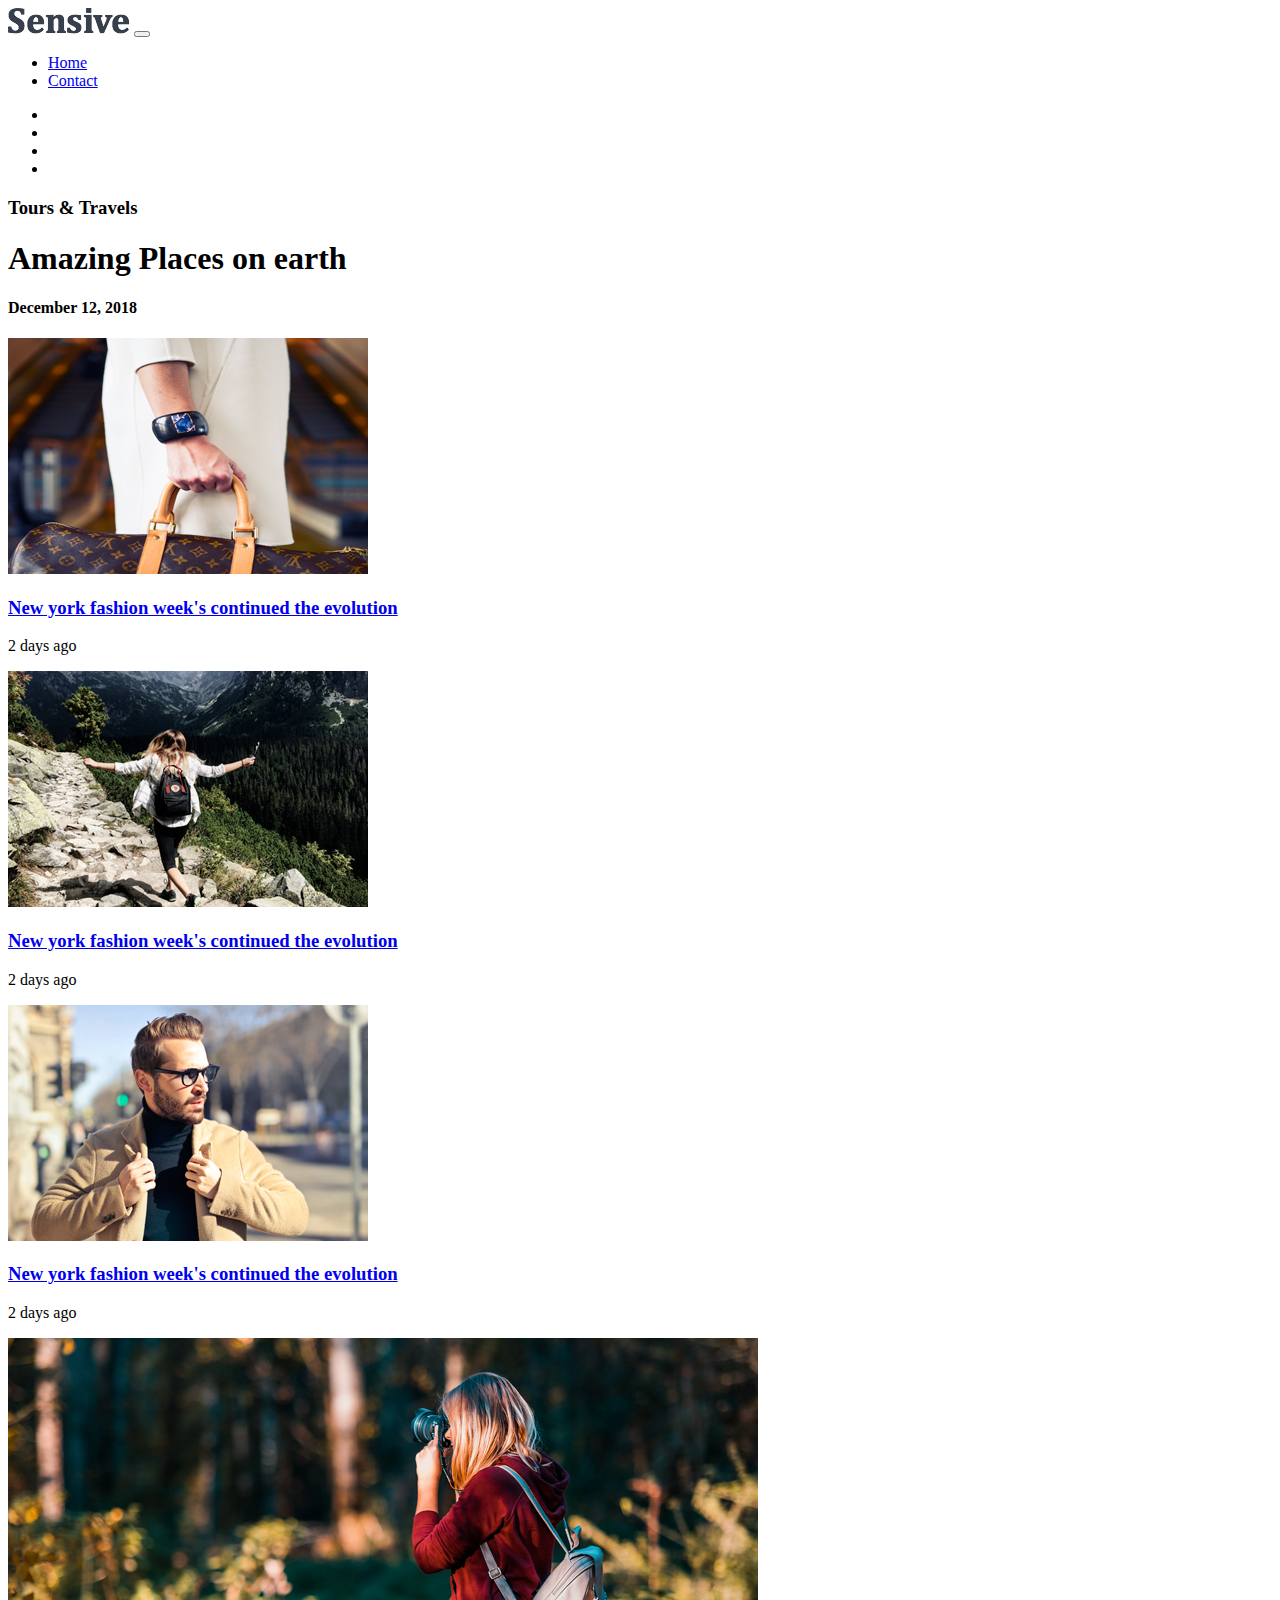
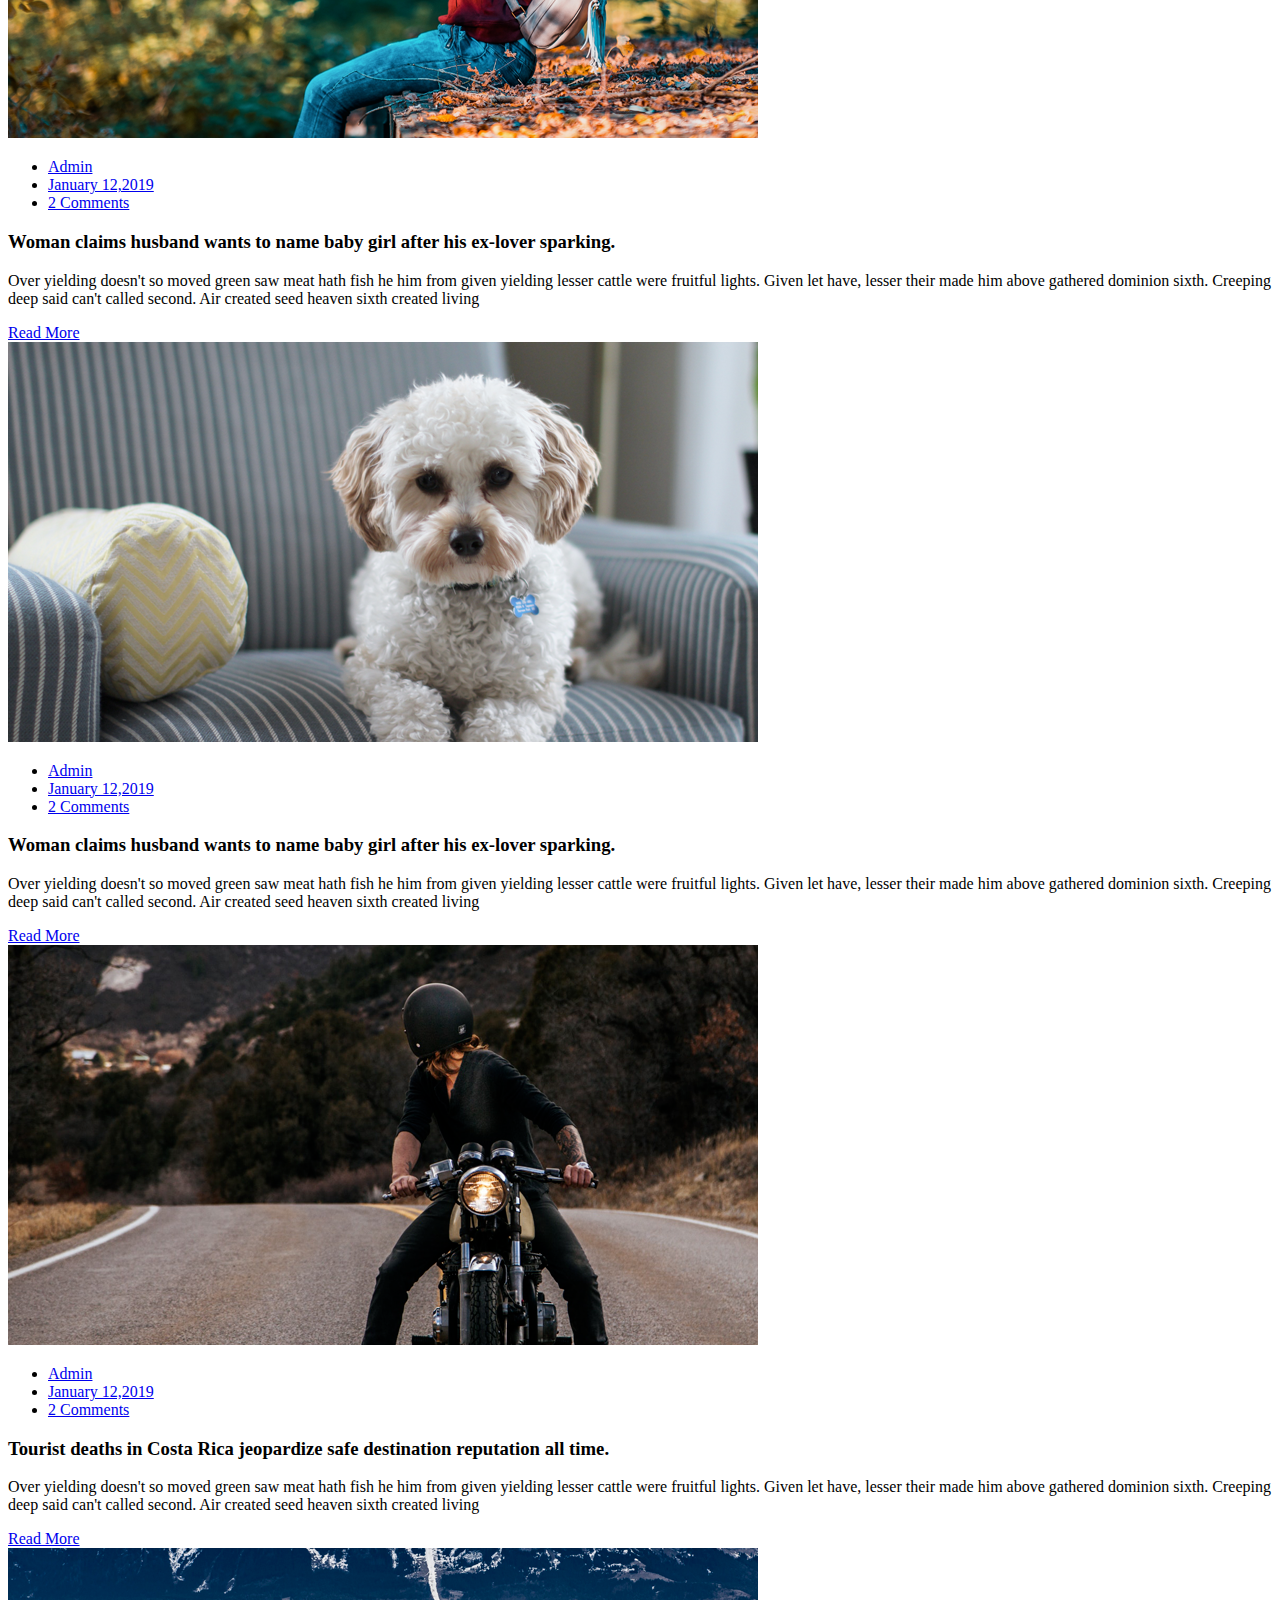
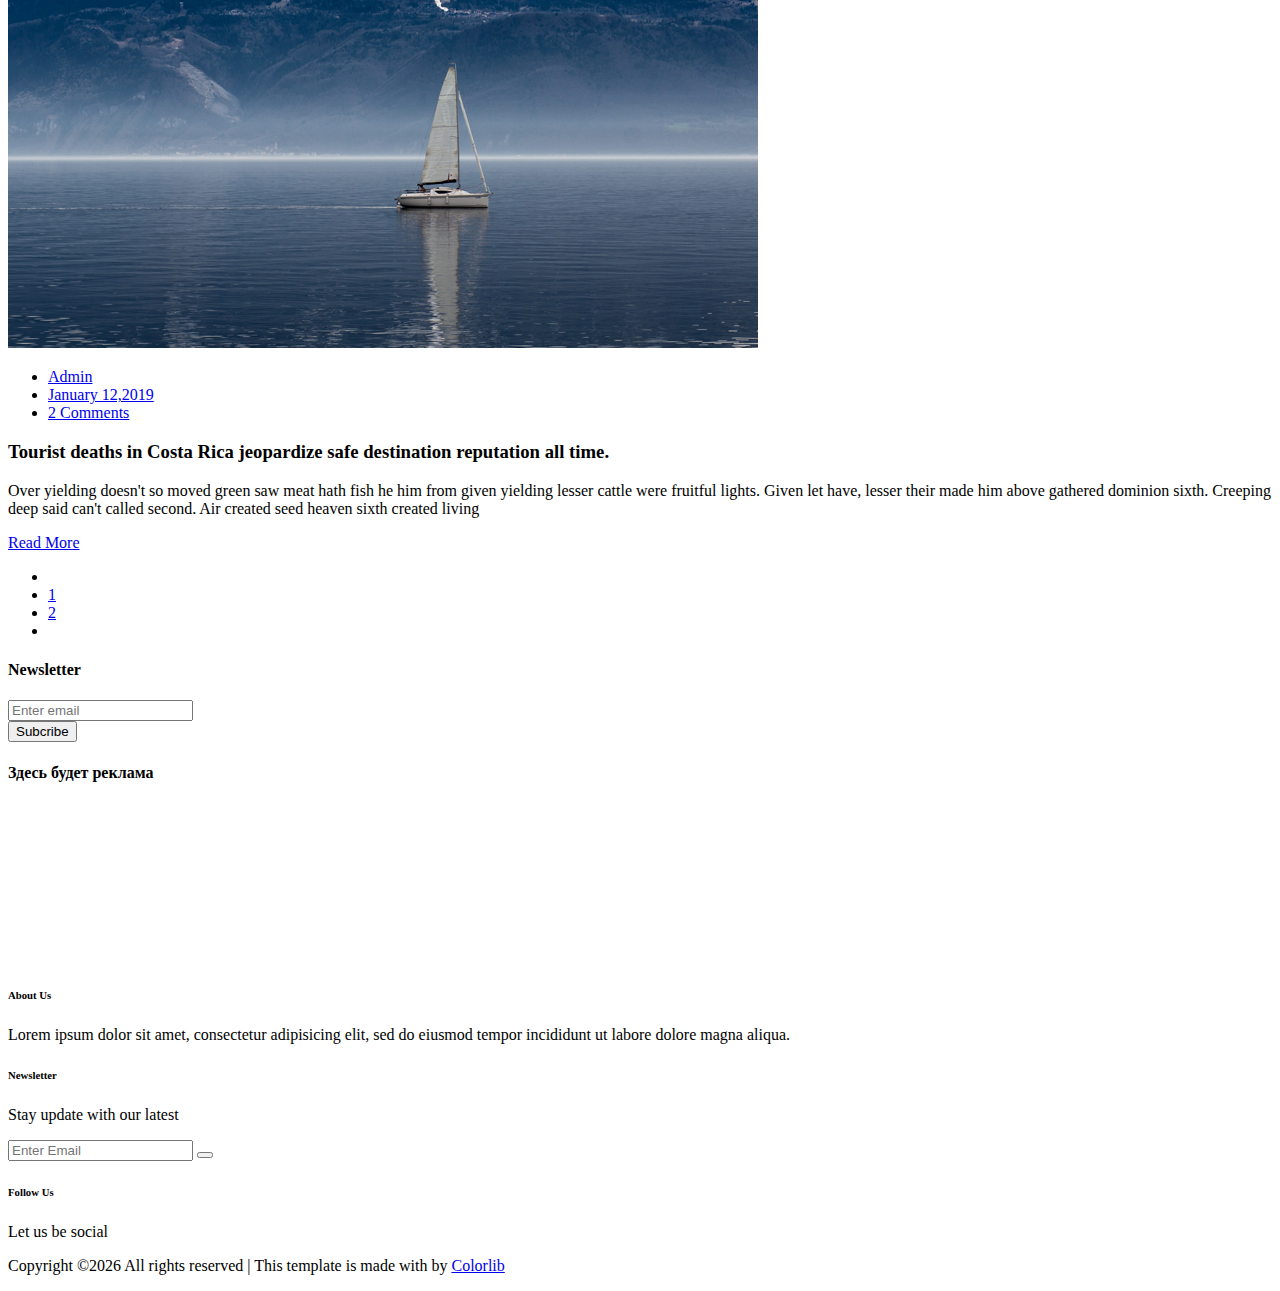
==== index.html @ 0ae0392c "Initial commit" ====
<!DOCTYPE html>
<html lang="en">
<head>
  <meta charset="UTF-8">
  <meta name="viewport" content="width=device-width, initial-scale=1.0">
  <meta http-equiv="X-UA-Compatible" content="ie=edge">
  <title>Sensive Blog - Home</title>
  <link rel="icon" href="img/favicon.png" type="image/png">

  <link rel="stylesheet" href="/home/olga/Desktop/Мои проекты/блог/styles.min.css">
</head>
<body>
  <!--================Header Menu Area =================-->
  <header class="header_area">
    <div class="main_menu">
      <nav class="navbar navbar-expand-lg navbar-light">
        <div class="container box_1620">
          <!-- Brand and toggle get grouped for better mobile display -->
          <a class="navbar-brand logo_h" href="index.html"><img src="img/logo.png" alt=""></a>
          <button class="navbar-toggler" type="button" data-toggle="collapse" data-target="#navbarSupportedContent" aria-controls="navbarSupportedContent" aria-expanded="false" aria-label="Toggle navigation">
            <span class="icon-bar"></span>
            <span class="icon-bar"></span>
            <span class="icon-bar"></span>
          </button>
          <!-- Collect the nav links, forms, and other content for toggling -->
          <div class="collapse navbar-collapse offset" id="navbarSupportedContent">
            <ul class="nav navbar-nav menu_nav justify-content-center">
              <li class="nav-item active"><a class="nav-link" href="index.html">Home</a></li>
              <li class="nav-item"><a class="nav-link" href="contact.html">Contact</a></li>
            </ul>
            <ul class="nav navbar-nav navbar-right navbar-social">
              <li><a href="#"><i class="ti-facebook"></i></a></li>
              <li><a href="#"><i class="ti-twitter-alt"></i></a></li>
              <li><a href="#"><i class="ti-instagram"></i></a></li>
              <li><a href="#"><i class="ti-skype"></i></a></li>
            </ul>
          </div> 
        </div>
      </nav>
    </div>
  </header>
  <!--================Header Menu Area =================-->
  
  <main class="site-main">
    <!--================Hero Banner start =================-->  
    <section class="mb-30px">
      <div class="container">
        <div class="hero-banner">
          <div class="hero-banner__content">
            <h3>Tours &amp; Travels</h3>
            <h1>Amazing Places on earth</h1>
            <h4>December 12, 2018</h4>
          </div>
        </div>
      </div>
    </section>
    <!--================Hero Banner end =================-->  

    <!--================ Blog slider start =================-->
    <section>
      <div class="container">
        <div class="d-flex">
          <div class="flex-fill" style="margin-right: 30px;">
            <div class="card blog__slide text-center">
              <div class="blog__slide__img">
                <img class="card-img rounded-0" src="img/blog/blog-slider/blog-slide1.png" alt="">
              </div>
              <div class="blog__slide__content">
                <h3><a href="#">New york fashion week's continued the evolution</a></h3>
                <p>2 days ago</p>
              </div>
            </div>
          </div>

          <div class="flex-fill" style="margin-right: 30px;">
            <div class="card blog__slide text-center">
              <div class="blog__slide__img">
                <img class="card-img rounded-0" src="img/blog/blog-slider/blog-slide2.png" alt="">
              </div>
              <div class="blog__slide__content">
                <h3><a href="#">New york fashion week's continued the evolution</a></h3>
                <p>2 days ago</p>
              </div>
            </div>
          </div>

          <div class="flex-fill">
            <div class="card blog__slide text-center">
              <div class="blog__slide__img">
                <img class="card-img rounded-0" src="img/blog/blog-slider/blog-slide3.png" alt="">
              </div>
              <div class="blog__slide__content">
                <h3><a href="#">New york fashion week's continued the evolution</a></h3>
                <p>2 days ago</p>
              </div>
            </div>
          </div>
        </div>
      </div>
    </section>
    <!--================ Blog slider end =================-->

    <!--================ Start Blog Post Area =================-->
    <section class="blog-post-area section-margin mt-4">
      <div class="container">
        <div class="row">
          <div class="col-lg-8">
            <div class="single-recent-blog-post">
              <div class="thumb">
                <img class="img-fluid" src="img/blog/blog1.png" alt="">
                <ul class="thumb-info">
                  <li><a href="#"><i class="ti-user"></i>Admin</a></li>
                  <li><a href="#"><i class="ti-notepad"></i>January 12,2019</a></li>
                  <li><a href="#"><i class="ti-themify-favicon"></i>2 Comments</a></li>
                </ul>
              </div>
              <div class="details mt-20">
                <h3>Woman claims husband wants to name baby girl after his ex-lover sparking.</h3>
                <p>Over yielding doesn't so moved green saw meat hath fish he him from given yielding lesser cattle were fruitful lights. Given let have, lesser their made him above gathered dominion sixth. Creeping deep said can't called second. Air created seed heaven sixth created living</p>
                <a class="button" href="#">Read More <i class="ti-arrow-right"></i></a>
              </div>
            </div>

            <div class="single-recent-blog-post">
              <div class="thumb">
                <img class="img-fluid" src="img/blog/blog2.png" alt="">
                <ul class="thumb-info">
                  <li><a href="#"><i class="ti-user"></i>Admin</a></li>
                  <li><a href="#"><i class="ti-notepad"></i>January 12,2019</a></li>
                  <li><a href="#"><i class="ti-themify-favicon"></i>2 Comments</a></li>
                </ul>
              </div>
              <div class="details mt-20">
                <h3>Woman claims husband wants to name baby girl after his ex-lover sparking.</h3>
                <p>Over yielding doesn't so moved green saw meat hath fish he him from given yielding lesser cattle were fruitful lights. Given let have, lesser their made him above gathered dominion sixth. Creeping deep said can't called second. Air created seed heaven sixth created living</p>
                <a class="button" href="#">Read More <i class="ti-arrow-right"></i></a>
              </div>
            </div>

            <div class="single-recent-blog-post">
              <div class="thumb">
                <img class="img-fluid" src="img/blog/blog3.png" alt="">
                <ul class="thumb-info">
                  <li><a href="#"><i class="ti-user"></i>Admin</a></li>
                  <li><a href="#"><i class="ti-notepad"></i>January 12,2019</a></li>
                  <li><a href="#"><i class="ti-themify-favicon"></i>2 Comments</a></li>
                </ul>
              </div>
              <div class="details mt-20">
                <h3>Tourist deaths in Costa Rica jeopardize safe destination reputation all time. </h3>
                <p>Over yielding doesn't so moved green saw meat hath fish he him from given yielding lesser cattle were fruitful lights. Given let have, lesser their made him above gathered dominion sixth. Creeping deep said can't called second. Air created seed heaven sixth created living</p>
                <a class="button" href="#">Read More <i class="ti-arrow-right"></i></a>
              </div>
            </div>

            <div class="single-recent-blog-post">
              <div class="thumb">
                <img class="img-fluid" src="img/blog/blog4.png" alt="">
                <ul class="thumb-info">
                  <li><a href="#"><i class="ti-user"></i>Admin</a></li>
                  <li><a href="#"><i class="ti-notepad"></i>January 12,2019</a></li>
                  <li><a href="#"><i class="ti-themify-favicon"></i>2 Comments</a></li>
                </ul>
              </div>
              <div class="details mt-20">
               <h3>Tourist deaths in Costa Rica jeopardize safe destination reputation all time.  </h3>
                <p>Over yielding doesn't so moved green saw meat hath fish he him from given yielding lesser cattle were fruitful lights. Given let have, lesser their made him above gathered dominion sixth. Creeping deep said can't called second. Air created seed heaven sixth created living</p>
                <a class="button" href="#">Read More <i class="ti-arrow-right"></i></a>
              </div>
            </div>

            

            <div class="row">
              <div class="col-lg-12">
                  <nav class="blog-pagination justify-content-center d-flex">
                      <ul class="pagination">
                          <li class="page-item">
                              <a href="#" class="page-link" aria-label="Previous">
                                  <span aria-hidden="true">
                                      <i class="ti-angle-left"></i>
                                  </span>
                              </a>
                          </li>
                          <li class="page-item active"><a href="#" class="page-link">1</a></li>
                          <li class="page-item"><a href="#" class="page-link">2</a></li>
                          <li class="page-item">
                              <a href="#" class="page-link" aria-label="Next">
                                  <span aria-hidden="true">
                                      <i class="ti-angle-right"></i>
                                  </span>
                              </a>
                          </li>
                      </ul>
                  </nav>
              </div>
            </div>
          </div>

          <!-- Start Blog Post Siddebar -->
          <div class="col-lg-4 sidebar-widgets">
            <div class="widget-wrap">
              <div class="single-sidebar-widget newsletter-widget">
                <h4 class="single-sidebar-widget__title">Newsletter</h4>
                <div class="form-group mt-30">
                  <div class="col-autos">
                    <input type="text" class="form-control" id="inlineFormInputGroup" placeholder="Enter email" onfocus="this.placeholder = ''"
                      onblur="this.placeholder = 'Enter email'">
                  </div>
                </div>
                <button class="bbtns d-block mt-20 w-100">Subcribe</button>
              </div>


              <div class="single-sidebar-widget post-category-widget">
                <h4 class="single-sidebar-widget" style="height:200px;">Здесь будет реклама</h4>
              </div>
            </div>
          </div>
          <!-- End Blog Post Siddebar -->
        </div>
      </div>
    </section>
    <!--================ End Blog Post Area =================-->
  </main>

  <!--================ Start Footer Area =================-->
  <footer class="footer-area section-padding">
    <div class="container">
      <div class="row">
        <div class="col-lg-3  col-md-6 col-sm-6">
          <div class="single-footer-widget">
            <h6>About Us</h6>
            <p>
              Lorem ipsum dolor sit amet, consectetur adipisicing elit, sed do eiusmod tempor incididunt ut labore dolore
              magna aliqua.
            </p>
          </div>
        </div>
        <div class="col-lg-4  col-md-6 col-sm-6">
          <div class="single-footer-widget">
            <h6>Newsletter</h6>
            <p>Stay update with our latest</p>
            <div class="" id="mc_embed_signup">

              <form target="_blank" novalidate action="https://spondonit.us12.list-manage.com/subscribe/post?u=1462626880ade1ac87bd9c93a&amp;id=92a4423d01"
                method="get" class="form-inline">

                <div class="d-flex flex-row">

                  <input class="form-control" name="EMAIL" placeholder="Enter Email" onfocus="this.placeholder = ''" onblur="this.placeholder = 'Enter Email '"
                    required="" type="email">


                  <button class="click-btn btn btn-default"><span class="lnr lnr-arrow-right"></span></button>
                  <div style="position: absolute; left: -5000px;">
                    <input name="b_36c4fd991d266f23781ded980_aefe40901a" tabindex="-1" value="" type="text">
                  </div>

                </div>
                <div class="info"></div>
              </form>
            </div>
          </div>
        </div>
        <div class="col-lg-3  col-md-6 col-sm-6">
        </div>
        <div class="col-lg-2 col-md-6 col-sm-6">
          <div class="single-footer-widget">
            <h6>Follow Us</h6>
            <p>Let us be social</p>
            <div class="footer-social d-flex align-items-center">
              <a href="#">
                <i class="fab fa-facebook-f"></i>
              </a>
              <a href="#">
                <i class="fab fa-twitter"></i>
              </a>
              <a href="#">
                <i class="fab fa-dribbble"></i>
              </a>
              <a href="#">
                <i class="fab fa-behance"></i>
              </a>
            </div>
          </div>
        </div>
      </div>
      <div class="footer-bottom d-flex justify-content-center align-items-center flex-wrap">
        <p class="footer-text m-0">
          <!-- Link back to Colorlib can't be removed. Template is licensed under CC BY 3.0. -->
          Copyright &copy;<script>document.write(new Date().getFullYear());</script> All rights reserved | This template is made with <i class="fa fa-heart" aria-hidden="true"></i> by <a href="https://colorlib.com" target="_blank">Colorlib</a>
          <!-- Link back to Colorlib can't be removed. Template is licensed under CC BY 3.0. -->
        </p>
      </div>
    </div>
  </footer>
  <!--================ End Footer Area =================-->

  <script src="/home/olga/Desktop/Мои проекты/блог/scripts.js"></script>
</body>
</html>
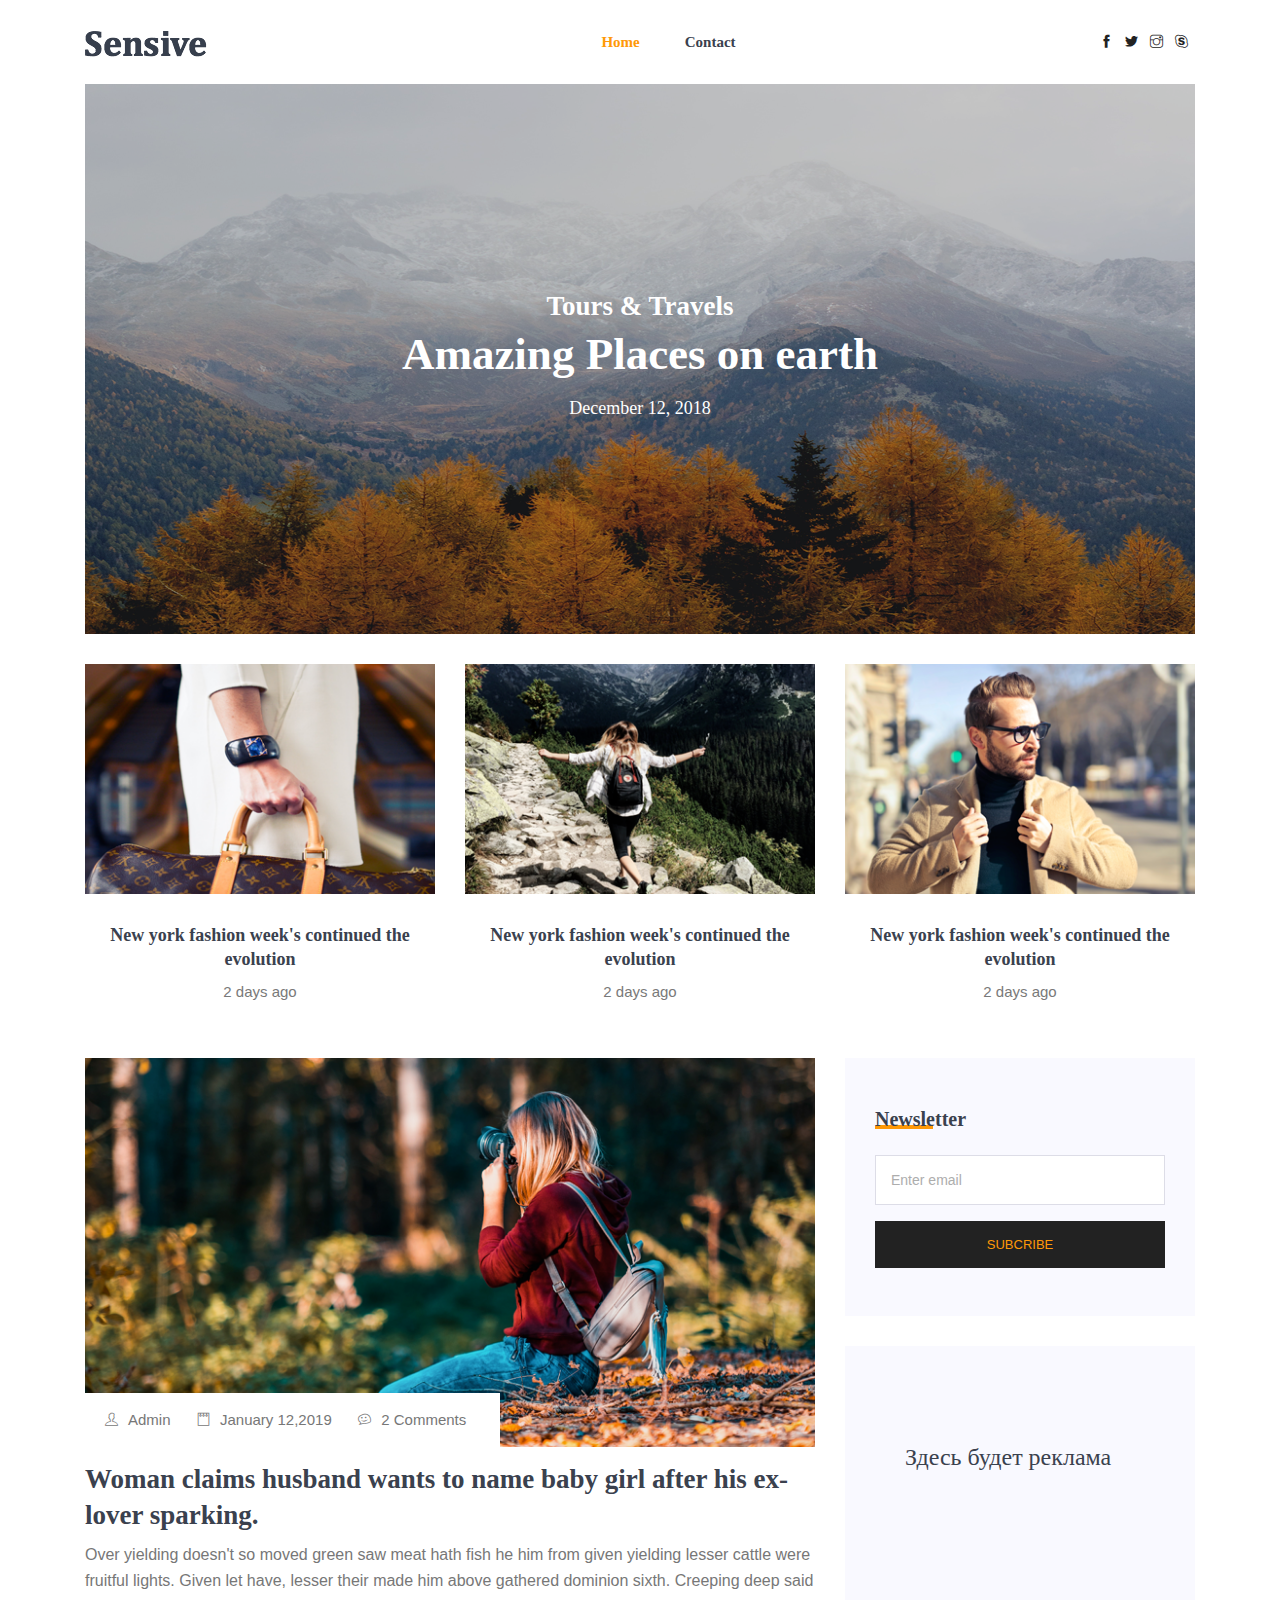
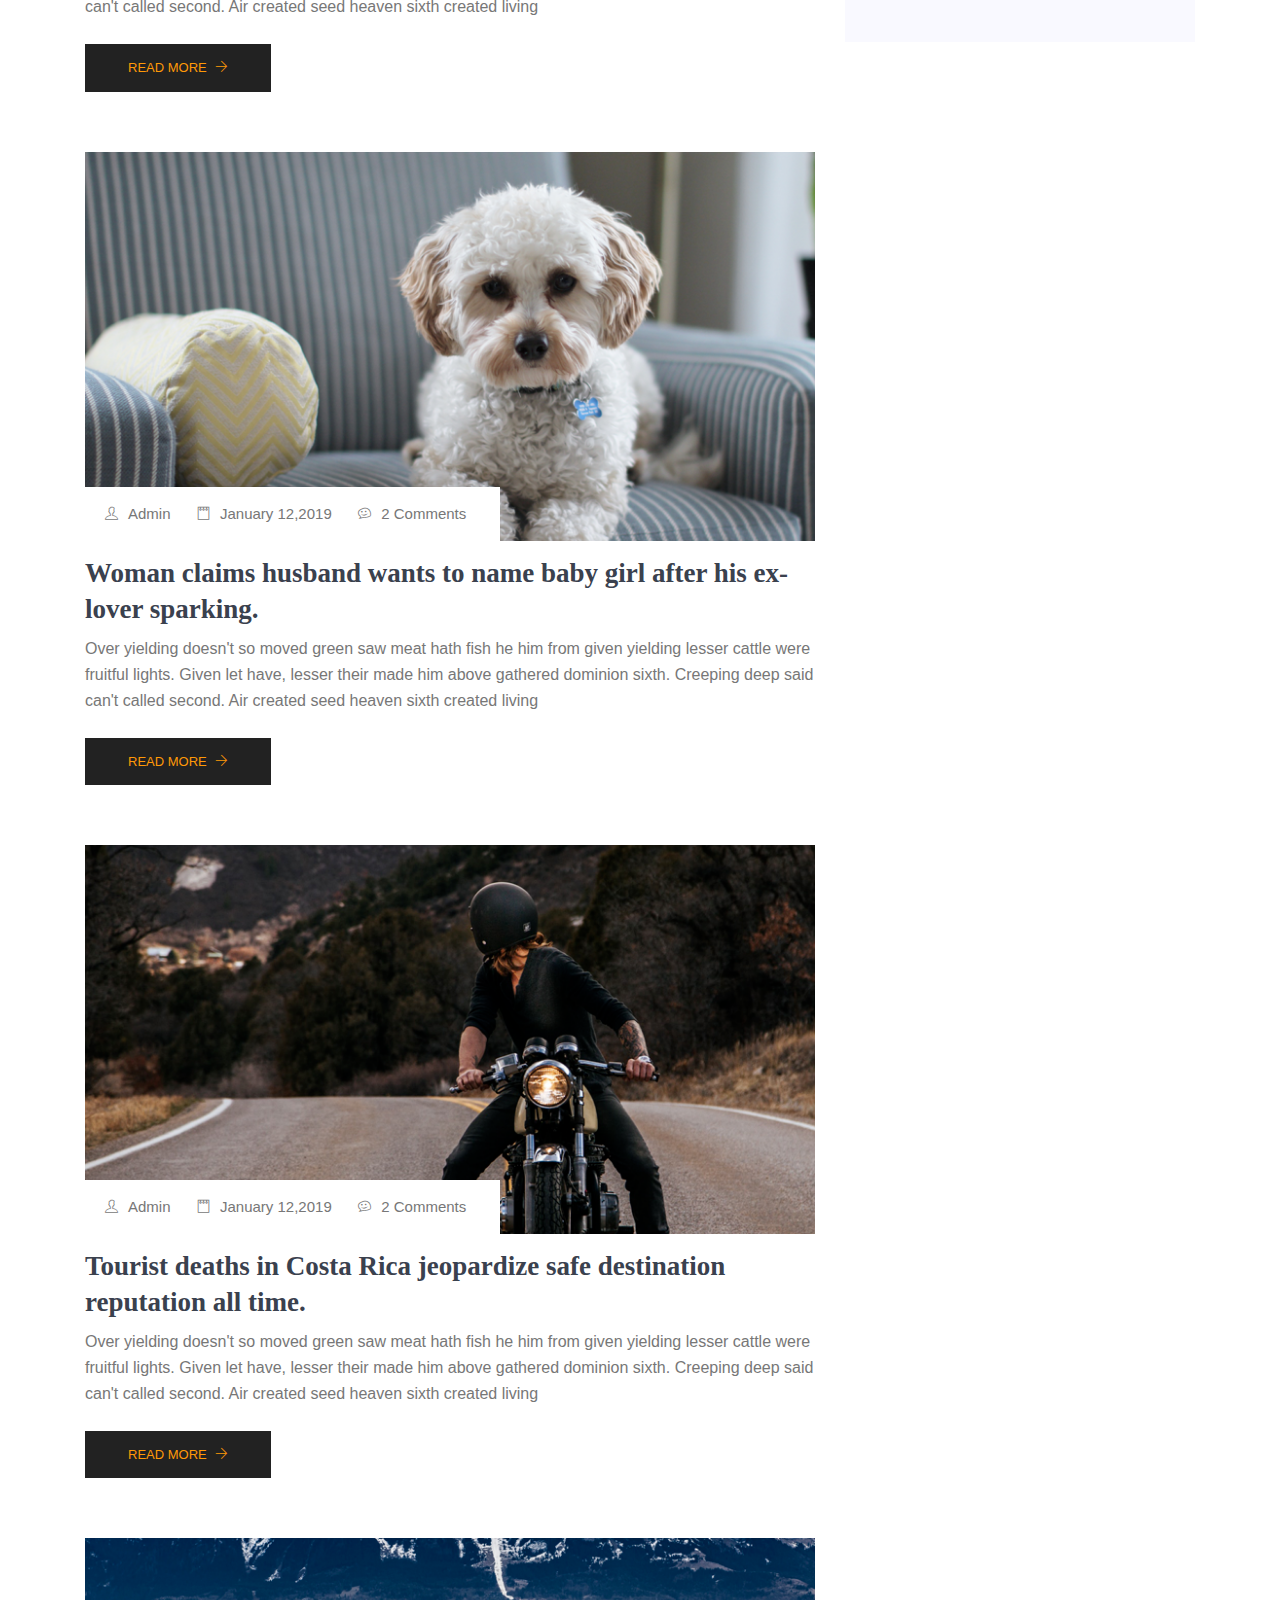
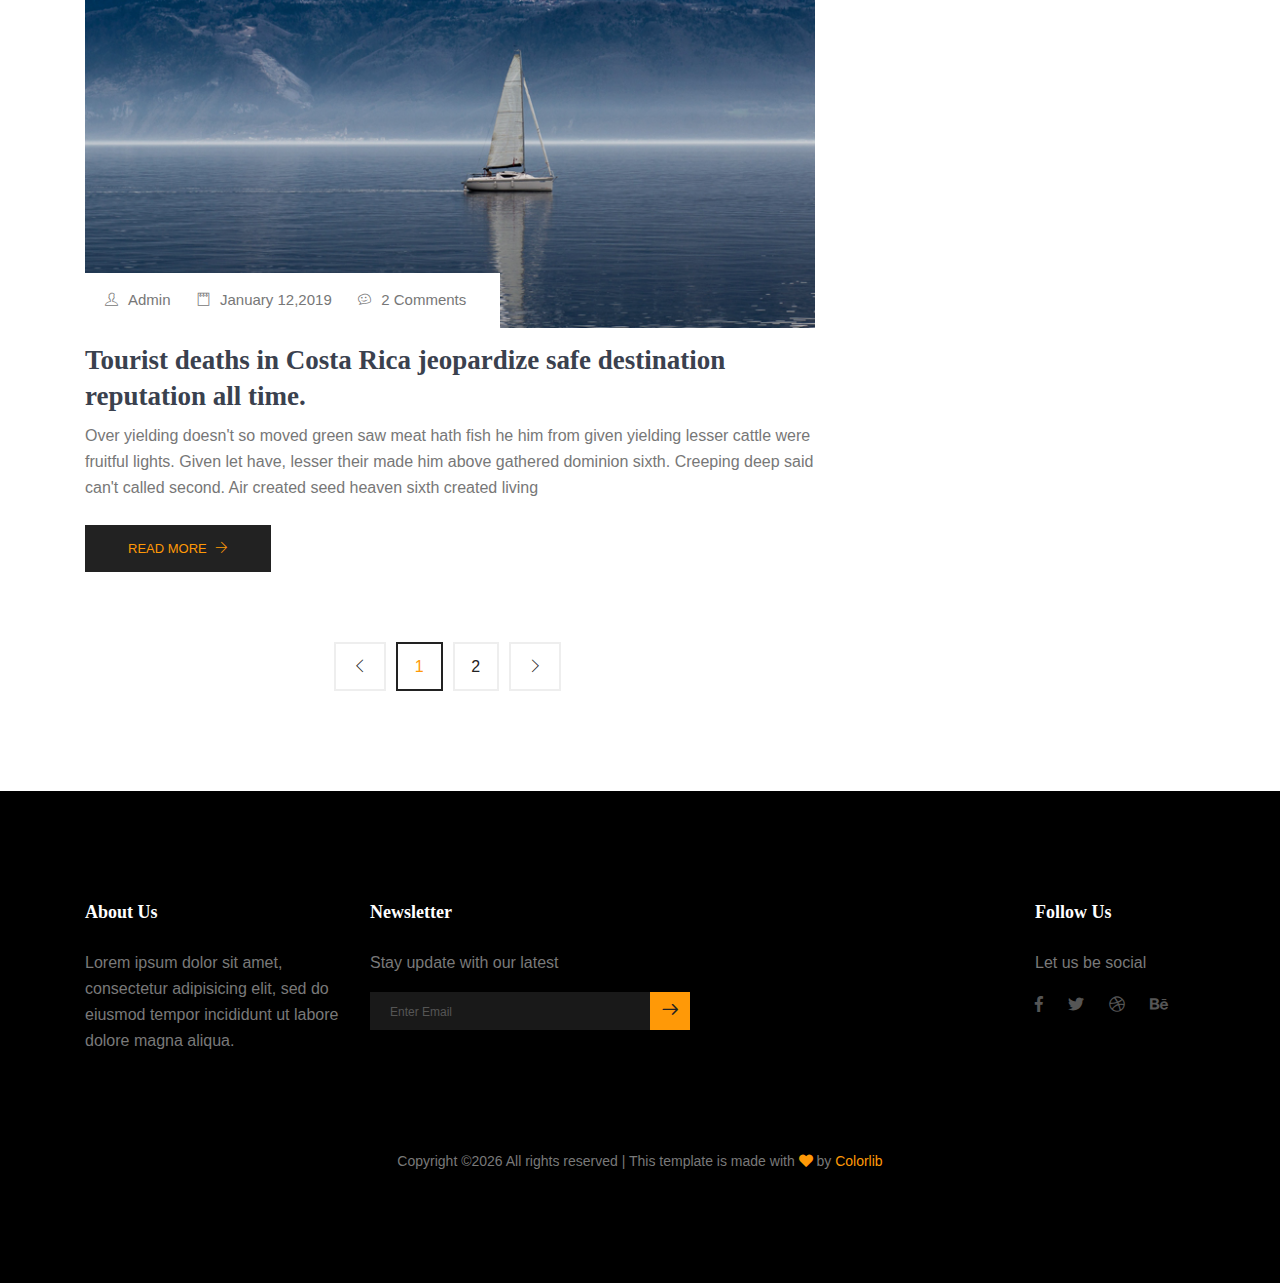
==== commit 8f3fc06a: "js and css is connected now" ====
--- a/index.html
+++ b/index.html
@@ -7,7 +7,7 @@
   <title>Sensive Blog - Home</title>
   <link rel="icon" href="img/favicon.png" type="image/png">
 
-  <link rel="stylesheet" href="/home/olga/Desktop/Мои проекты/блог/styles.min.css">
+  <link rel="stylesheet" href="styles.min.css">
 </head>
 <body>
   <!--================Header Menu Area =================-->
@@ -297,6 +297,6 @@
   </footer>
   <!--================ End Footer Area =================-->
 
-  <script src="/home/olga/Desktop/Мои проекты/блог/scripts.js"></script>
+  <script src="scripts.js"></script>
 </body>
 </html>
--- a/styles.min.css
+++ b/styles.min.css
@@ -0,0 +1,6 @@
+:root{--blue:#007bff;--indigo:#6610f2;--purple:#6f42c1;--pink:#e83e8c;--red:#dc3545;--orange:#fd7e14;--yellow:#ffc107;--green:#28a745;--teal:#20c997;--cyan:#17a2b8;--white:#fff;--gray:#6c757d;--gray-dark:#343a40;--primary:#007bff;--secondary:#6c757d;--success:#28a745;--info:#17a2b8;--warning:#ffc107;--danger:#dc3545;--light:#f8f9fa;--dark:#343a40;--breakpoint-xs:0;--breakpoint-sm:576px;--breakpoint-md:768px;--breakpoint-lg:992px;--breakpoint-xl:1200px;--font-family-sans-serif:-apple-system,BlinkMacSystemFont,"Segoe UI",Roboto,"Helvetica Neue",Arial,sans-serif,"Apple Color Emoji","Segoe UI Emoji","Segoe UI Symbol","Noto Color Emoji";--font-family-monospace:SFMono-Regular,Menlo,Monaco,Consolas,"Liberation Mono","Courier New",monospace}*,::after,::before{box-sizing:border-box}html{font-family:sans-serif;line-height:1.15;-webkit-text-size-adjust:100%;-ms-text-size-adjust:100%;-ms-overflow-style:scrollbar;-webkit-tap-highlight-color:transparent}@-ms-viewport{width:device-width}article,aside,figcaption,figure,footer,header,hgroup,main,nav,section{display:block}body{margin:0;font-family:-apple-system,BlinkMacSystemFont,"Segoe UI",Roboto,"Helvetica Neue",Arial,sans-serif,"Apple Color Emoji","Segoe UI Emoji","Segoe UI Symbol","Noto Color Emoji";font-size:1rem;font-weight:400;line-height:1.5;color:#212529;text-align:left;background-color:#fff}[tabindex="-1"]:focus{outline:0!important}hr{box-sizing:content-box;height:0;overflow:visible}h1,h2,h3,h4,h5,h6{margin-top:0;margin-bottom:.5rem}p{margin-top:0;margin-bottom:1rem}abbr[data-original-title],abbr[title]{text-decoration:underline;-webkit-text-decoration:underline dotted;text-decoration:underline dotted;cursor:help;border-bottom:0}address{margin-bottom:1rem;font-style:normal;line-height:inherit}dl,ol,ul{margin-top:0;margin-bottom:1rem}ol ol,ol ul,ul ol,ul ul{margin-bottom:0}dt{font-weight:700}dd{margin-bottom:.5rem;margin-left:0}blockquote{margin:0 0 1rem}dfn{font-style:italic}b,strong{font-weight:bolder}small{font-size:80%}sub,sup{position:relative;font-size:75%;line-height:0;vertical-align:baseline}sub{bottom:-.25em}sup{top:-.5em}a{color:#007bff;text-decoration:none;background-color:transparent;-webkit-text-decoration-skip:objects}a:hover{color:#0056b3;text-decoration:underline}a:not([href]):not([tabindex]){color:inherit;text-decoration:none}a:not([href]):not([tabindex]):focus,a:not([href]):not([tabindex]):hover{color:inherit;text-decoration:none}a:not([href]):not([tabindex]):focus{outline:0}code,kbd,pre,samp{font-family:SFMono-Regular,Menlo,Monaco,Consolas,"Liberation Mono","Courier New",monospace;font-size:1em}pre{margin-top:0;margin-bottom:1rem;overflow:auto;-ms-overflow-style:scrollbar}figure{margin:0 0 1rem}img{vertical-align:middle;border-style:none}svg{overflow:hidden;vertical-align:middle}table{border-collapse:collapse}caption{padding-top:.75rem;padding-bottom:.75rem;color:#6c757d;text-align:left;caption-side:bottom}th{text-align:inherit}label{display:inline-block;margin-bottom:.5rem}button{border-radius:0}button:focus{outline:1px dotted;outline:5px auto -webkit-focus-ring-color}button,input,optgroup,select,textarea{margin:0;font-family:inherit;font-size:inherit;line-height:inherit}button,input{overflow:visible}button,select{text-transform:none}[type=reset],[type=submit],button,html [type=button]{-webkit-appearance:button}[type=button]::-moz-focus-inner,[type=reset]::-moz-focus-inner,[type=submit]::-moz-focus-inner,button::-moz-focus-inner{padding:0;border-style:none}input[type=checkbox],input[type=radio]{box-sizing:border-box;padding:0}input[type=date],input[type=datetime-local],input[type=month],input[type=time]{-webkit-appearance:listbox}textarea{overflow:auto;resize:vertical}fieldset{min-width:0;padding:0;margin:0;border:0}legend{display:block;width:100%;max-width:100%;padding:0;margin-bottom:.5rem;font-size:1.5rem;line-height:inherit;color:inherit;white-space:normal}progress{vertical-align:baseline}[type=number]::-webkit-inner-spin-button,[type=number]::-webkit-outer-spin-button{height:auto}[type=search]{outline-offset:-2px;-webkit-appearance:none}[type=search]::-webkit-search-cancel-button,[type=search]::-webkit-search-decoration{-webkit-appearance:none}::-webkit-file-upload-button{font:inherit;-webkit-appearance:button}output{display:inline-block}summary{display:list-item;cursor:pointer}template{display:none}[hidden]{display:none!important}.h1,.h2,.h3,.h4,.h5,.h6,h1,h2,h3,h4,h5,h6{margin-bottom:.5rem;font-family:inherit;font-weight:500;line-height:1.2;color:inherit}.h1,h1{font-size:2.5rem}.h2,h2{font-size:2rem}.h3,h3{font-size:1.75rem}.h4,h4{font-size:1.5rem}.h5,h5{font-size:1.25rem}.h6,h6{font-size:1rem}.lead{font-size:1.25rem;font-weight:300}.display-1{font-size:6rem;font-weight:300;line-height:1.2}.display-2{font-size:5.5rem;font-weight:300;line-height:1.2}.display-3{font-size:4.5rem;font-weight:300;line-height:1.2}.display-4{font-size:3.5rem;font-weight:300;line-height:1.2}hr{margin-top:1rem;margin-bottom:1rem;border:0;border-top:1px solid rgba(0,0,0,.1)}.small,small{font-size:80%;font-weight:400}.mark,mark{padding:.2em;background-color:#fcf8e3}.list-unstyled{padding-left:0;list-style:none}.list-inline{padding-left:0;list-style:none}.list-inline-item{display:inline-block}.list-inline-item:not(:last-child){margin-right:.5rem}.initialism{font-size:90%;text-transform:uppercase}.blockquote{margin-bottom:1rem;font-size:1.25rem}.blockquote-footer{display:block;font-size:80%;color:#6c757d}.blockquote-footer::before{content:"\2014 \00A0"}.img-fluid{max-width:100%;height:auto}.img-thumbnail{padding:.25rem;background-color:#fff;border:1px solid #dee2e6;border-radius:.25rem;max-width:100%;height:auto}.figure{display:inline-block}.figure-img{margin-bottom:.5rem;line-height:1}.figure-caption{font-size:90%;color:#6c757d}code{font-size:87.5%;color:#e83e8c;word-break:break-word}a>code{color:inherit}kbd{padding:.2rem .4rem;font-size:87.5%;color:#fff;background-color:#212529;border-radius:.2rem}kbd kbd{padding:0;font-size:100%;font-weight:700}pre{display:block;font-size:87.5%;color:#212529}pre code{font-size:inherit;color:inherit;word-break:normal}.pre-scrollable{max-height:340px;overflow-y:scroll}.container{width:100%;padding-right:15px;padding-left:15px;margin-right:auto;margin-left:auto}@media (min-width:576px){.container{max-width:540px}}@media (min-width:768px){.container{max-width:720px}}@media (min-width:992px){.container{max-width:960px}}@media (min-width:1200px){.container{max-width:1140px}}.container-fluid{width:100%;padding-right:15px;padding-left:15px;margin-right:auto;margin-left:auto}.row{display:-ms-flexbox;display:flex;-ms-flex-wrap:wrap;flex-wrap:wrap;margin-right:-15px;margin-left:-15px}.no-gutters{margin-right:0;margin-left:0}.no-gutters>.col,.no-gutters>[class*=col-]{padding-right:0;padding-left:0}.col,.col-1,.col-10,.col-11,.col-12,.col-2,.col-3,.col-4,.col-5,.col-6,.col-7,.col-8,.col-9,.col-auto,.col-lg,.col-lg-1,.col-lg-10,.col-lg-11,.col-lg-12,.col-lg-2,.col-lg-3,.col-lg-4,.col-lg-5,.col-lg-6,.col-lg-7,.col-lg-8,.col-lg-9,.col-lg-auto,.col-md,.col-md-1,.col-md-10,.col-md-11,.col-md-12,.col-md-2,.col-md-3,.col-md-4,.col-md-5,.col-md-6,.col-md-7,.col-md-8,.col-md-9,.col-md-auto,.col-sm,.col-sm-1,.col-sm-10,.col-sm-11,.col-sm-12,.col-sm-2,.col-sm-3,.col-sm-4,.col-sm-5,.col-sm-6,.col-sm-7,.col-sm-8,.col-sm-9,.col-sm-auto,.col-xl,.col-xl-1,.col-xl-10,.col-xl-11,.col-xl-12,.col-xl-2,.col-xl-3,.col-xl-4,.col-xl-5,.col-xl-6,.col-xl-7,.col-xl-8,.col-xl-9,.col-xl-auto{position:relative;width:100%;min-height:1px;padding-right:15px;padding-left:15px}.col{-ms-flex-preferred-size:0;flex-basis:0;-ms-flex-positive:1;flex-grow:1;max-width:100%}.col-auto{-ms-flex:0 0 auto;flex:0 0 auto;width:auto;max-width:none}.col-1{-ms-flex:0 0 8.333333%;flex:0 0 8.333333%;max-width:8.333333%}.col-2{-ms-flex:0 0 16.666667%;flex:0 0 16.666667%;max-width:16.666667%}.col-3{-ms-flex:0 0 25%;flex:0 0 25%;max-width:25%}.col-4{-ms-flex:0 0 33.333333%;flex:0 0 33.333333%;max-width:33.333333%}.col-5{-ms-flex:0 0 41.666667%;flex:0 0 41.666667%;max-width:41.666667%}.col-6{-ms-flex:0 0 50%;flex:0 0 50%;max-width:50%}.col-7{-ms-flex:0 0 58.333333%;flex:0 0 58.333333%;max-width:58.333333%}.col-8{-ms-flex:0 0 66.666667%;flex:0 0 66.666667%;max-width:66.666667%}.col-9{-ms-flex:0 0 75%;flex:0 0 75%;max-width:75%}.col-10{-ms-flex:0 0 83.333333%;flex:0 0 83.333333%;max-width:83.333333%}.col-11{-ms-flex:0 0 91.666667%;flex:0 0 91.666667%;max-width:91.666667%}.col-12{-ms-flex:0 0 100%;flex:0 0 100%;max-width:100%}.order-first{-ms-flex-order:-1;order:-1}.order-last{-ms-flex-order:13;order:13}.order-0{-ms-flex-order:0;order:0}.order-1{-ms-flex-order:1;order:1}.order-2{-ms-flex-order:2;order:2}.order-3{-ms-flex-order:3;order:3}.order-4{-ms-flex-order:4;order:4}.order-5{-ms-flex-order:5;order:5}.order-6{-ms-flex-order:6;order:6}.order-7{-ms-flex-order:7;order:7}.order-8{-ms-flex-order:8;order:8}.order-9{-ms-flex-order:9;order:9}.order-10{-ms-flex-order:10;order:10}.order-11{-ms-flex-order:11;order:11}.order-12{-ms-flex-order:12;order:12}.offset-1{margin-left:8.333333%}.offset-2{margin-left:16.666667%}.offset-3{margin-left:25%}.offset-4{margin-left:33.333333%}.offset-5{margin-left:41.666667%}.offset-6{margin-left:50%}.offset-7{margin-left:58.333333%}.offset-8{margin-left:66.666667%}.offset-9{margin-left:75%}.offset-10{margin-left:83.333333%}.offset-11{margin-left:91.666667%}@media (min-width:576px){.col-sm{-ms-flex-preferred-size:0;flex-basis:0;-ms-flex-positive:1;flex-grow:1;max-width:100%}.col-sm-auto{-ms-flex:0 0 auto;flex:0 0 auto;width:auto;max-width:none}.col-sm-1{-ms-flex:0 0 8.333333%;flex:0 0 8.333333%;max-width:8.333333%}.col-sm-2{-ms-flex:0 0 16.666667%;flex:0 0 16.666667%;max-width:16.666667%}.col-sm-3{-ms-flex:0 0 25%;flex:0 0 25%;max-width:25%}.col-sm-4{-ms-flex:0 0 33.333333%;flex:0 0 33.333333%;max-width:33.333333%}.col-sm-5{-ms-flex:0 0 41.666667%;flex:0 0 41.666667%;max-width:41.666667%}.col-sm-6{-ms-flex:0 0 50%;flex:0 0 50%;max-width:50%}.col-sm-7{-ms-flex:0 0 58.333333%;flex:0 0 58.333333%;max-width:58.333333%}.col-sm-8{-ms-flex:0 0 66.666667%;flex:0 0 66.666667%;max-width:66.666667%}.col-sm-9{-ms-flex:0 0 75%;flex:0 0 75%;max-width:75%}.col-sm-10{-ms-flex:0 0 83.333333%;flex:0 0 83.333333%;max-width:83.333333%}.col-sm-11{-ms-flex:0 0 91.666667%;flex:0 0 91.666667%;max-width:91.666667%}.col-sm-12{-ms-flex:0 0 100%;flex:0 0 100%;max-width:100%}.order-sm-first{-ms-flex-order:-1;order:-1}.order-sm-last{-ms-flex-order:13;order:13}.order-sm-0{-ms-flex-order:0;order:0}.order-sm-1{-ms-flex-order:1;order:1}.order-sm-2{-ms-flex-order:2;order:2}.order-sm-3{-ms-flex-order:3;order:3}.order-sm-4{-ms-flex-order:4;order:4}.order-sm-5{-ms-flex-order:5;order:5}.order-sm-6{-ms-flex-order:6;order:6}.order-sm-7{-ms-flex-order:7;order:7}.order-sm-8{-ms-flex-order:8;order:8}.order-sm-9{-ms-flex-order:9;order:9}.order-sm-10{-ms-flex-order:10;order:10}.order-sm-11{-ms-flex-order:11;order:11}.order-sm-12{-ms-flex-order:12;order:12}.offset-sm-0{margin-left:0}.offset-sm-1{margin-left:8.333333%}.offset-sm-2{margin-left:16.666667%}.offset-sm-3{margin-left:25%}.offset-sm-4{margin-left:33.333333%}.offset-sm-5{margin-left:41.666667%}.offset-sm-6{margin-left:50%}.offset-sm-7{margin-left:58.333333%}.offset-sm-8{margin-left:66.666667%}.offset-sm-9{margin-left:75%}.offset-sm-10{margin-left:83.333333%}.offset-sm-11{margin-left:91.666667%}}@media (min-width:768px){.col-md{-ms-flex-preferred-size:0;flex-basis:0;-ms-flex-positive:1;flex-grow:1;max-width:100%}.col-md-auto{-ms-flex:0 0 auto;flex:0 0 auto;width:auto;max-width:none}.col-md-1{-ms-flex:0 0 8.333333%;flex:0 0 8.333333%;max-width:8.333333%}.col-md-2{-ms-flex:0 0 16.666667%;flex:0 0 16.666667%;max-width:16.666667%}.col-md-3{-ms-flex:0 0 25%;flex:0 0 25%;max-width:25%}.col-md-4{-ms-flex:0 0 33.333333%;flex:0 0 33.333333%;max-width:33.333333%}.col-md-5{-ms-flex:0 0 41.666667%;flex:0 0 41.666667%;max-width:41.666667%}.col-md-6{-ms-flex:0 0 50%;flex:0 0 50%;max-width:50%}.col-md-7{-ms-flex:0 0 58.333333%;flex:0 0 58.333333%;max-width:58.333333%}.col-md-8{-ms-flex:0 0 66.666667%;flex:0 0 66.666667%;max-width:66.666667%}.col-md-9{-ms-flex:0 0 75%;flex:0 0 75%;max-width:75%}.col-md-10{-ms-flex:0 0 83.333333%;flex:0 0 83.333333%;max-width:83.333333%}.col-md-11{-ms-flex:0 0 91.666667%;flex:0 0 91.666667%;max-width:91.666667%}.col-md-12{-ms-flex:0 0 100%;flex:0 0 100%;max-width:100%}.order-md-first{-ms-flex-order:-1;order:-1}.order-md-last{-ms-flex-order:13;order:13}.order-md-0{-ms-flex-order:0;order:0}.order-md-1{-ms-flex-order:1;order:1}.order-md-2{-ms-flex-order:2;order:2}.order-md-3{-ms-flex-order:3;order:3}.order-md-4{-ms-flex-order:4;order:4}.order-md-5{-ms-flex-order:5;order:5}.order-md-6{-ms-flex-order:6;order:6}.order-md-7{-ms-flex-order:7;order:7}.order-md-8{-ms-flex-order:8;order:8}.order-md-9{-ms-flex-order:9;order:9}.order-md-10{-ms-flex-order:10;order:10}.order-md-11{-ms-flex-order:11;order:11}.order-md-12{-ms-flex-order:12;order:12}.offset-md-0{margin-left:0}.offset-md-1{margin-left:8.333333%}.offset-md-2{margin-left:16.666667%}.offset-md-3{margin-left:25%}.offset-md-4{margin-left:33.333333%}.offset-md-5{margin-left:41.666667%}.offset-md-6{margin-left:50%}.offset-md-7{margin-left:58.333333%}.offset-md-8{margin-left:66.666667%}.offset-md-9{margin-left:75%}.offset-md-10{margin-left:83.333333%}.offset-md-11{margin-left:91.666667%}}@media (min-width:992px){.col-lg{-ms-flex-preferred-size:0;flex-basis:0;-ms-flex-positive:1;flex-grow:1;max-width:100%}.col-lg-auto{-ms-flex:0 0 auto;flex:0 0 auto;width:auto;max-width:none}.col-lg-1{-ms-flex:0 0 8.333333%;flex:0 0 8.333333%;max-width:8.333333%}.col-lg-2{-ms-flex:0 0 16.666667%;flex:0 0 16.666667%;max-width:16.666667%}.col-lg-3{-ms-flex:0 0 25%;flex:0 0 25%;max-width:25%}.col-lg-4{-ms-flex:0 0 33.333333%;flex:0 0 33.333333%;max-width:33.333333%}.col-lg-5{-ms-flex:0 0 41.666667%;flex:0 0 41.666667%;max-width:41.666667%}.col-lg-6{-ms-flex:0 0 50%;flex:0 0 50%;max-width:50%}.col-lg-7{-ms-flex:0 0 58.333333%;flex:0 0 58.333333%;max-width:58.333333%}.col-lg-8{-ms-flex:0 0 66.666667%;flex:0 0 66.666667%;max-width:66.666667%}.col-lg-9{-ms-flex:0 0 75%;flex:0 0 75%;max-width:75%}.col-lg-10{-ms-flex:0 0 83.333333%;flex:0 0 83.333333%;max-width:83.333333%}.col-lg-11{-ms-flex:0 0 91.666667%;flex:0 0 91.666667%;max-width:91.666667%}.col-lg-12{-ms-flex:0 0 100%;flex:0 0 100%;max-width:100%}.order-lg-first{-ms-flex-order:-1;order:-1}.order-lg-last{-ms-flex-order:13;order:13}.order-lg-0{-ms-flex-order:0;order:0}.order-lg-1{-ms-flex-order:1;order:1}.order-lg-2{-ms-flex-order:2;order:2}.order-lg-3{-ms-flex-order:3;order:3}.order-lg-4{-ms-flex-order:4;order:4}.order-lg-5{-ms-flex-order:5;order:5}.order-lg-6{-ms-flex-order:6;order:6}.order-lg-7{-ms-flex-order:7;order:7}.order-lg-8{-ms-flex-order:8;order:8}.order-lg-9{-ms-flex-order:9;order:9}.order-lg-10{-ms-flex-order:10;order:10}.order-lg-11{-ms-flex-order:11;order:11}.order-lg-12{-ms-flex-order:12;order:12}.offset-lg-0{margin-left:0}.offset-lg-1{margin-left:8.333333%}.offset-lg-2{margin-left:16.666667%}.offset-lg-3{margin-left:25%}.offset-lg-4{margin-left:33.333333%}.offset-lg-5{margin-left:41.666667%}.offset-lg-6{margin-left:50%}.offset-lg-7{margin-left:58.333333%}.offset-lg-8{margin-left:66.666667%}.offset-lg-9{margin-left:75%}.offset-lg-10{margin-left:83.333333%}.offset-lg-11{margin-left:91.666667%}}@media (min-width:1200px){.col-xl{-ms-flex-preferred-size:0;flex-basis:0;-ms-flex-positive:1;flex-grow:1;max-width:100%}.col-xl-auto{-ms-flex:0 0 auto;flex:0 0 auto;width:auto;max-width:none}.col-xl-1{-ms-flex:0 0 8.333333%;flex:0 0 8.333333%;max-width:8.333333%}.col-xl-2{-ms-flex:0 0 16.666667%;flex:0 0 16.666667%;max-width:16.666667%}.col-xl-3{-ms-flex:0 0 25%;flex:0 0 25%;max-width:25%}.col-xl-4{-ms-flex:0 0 33.333333%;flex:0 0 33.333333%;max-width:33.333333%}.col-xl-5{-ms-flex:0 0 41.666667%;flex:0 0 41.666667%;max-width:41.666667%}.col-xl-6{-ms-flex:0 0 50%;flex:0 0 50%;max-width:50%}.col-xl-7{-ms-flex:0 0 58.333333%;flex:0 0 58.333333%;max-width:58.333333%}.col-xl-8{-ms-flex:0 0 66.666667%;flex:0 0 66.666667%;max-width:66.666667%}.col-xl-9{-ms-flex:0 0 75%;flex:0 0 75%;max-width:75%}.col-xl-10{-ms-flex:0 0 83.333333%;flex:0 0 83.333333%;max-width:83.333333%}.col-xl-11{-ms-flex:0 0 91.666667%;flex:0 0 91.666667%;max-width:91.666667%}.col-xl-12{-ms-flex:0 0 100%;flex:0 0 100%;max-width:100%}.order-xl-first{-ms-flex-order:-1;order:-1}.order-xl-last{-ms-flex-order:13;order:13}.order-xl-0{-ms-flex-order:0;order:0}.order-xl-1{-ms-flex-order:1;order:1}.order-xl-2{-ms-flex-order:2;order:2}.order-xl-3{-ms-flex-order:3;order:3}.order-xl-4{-ms-flex-order:4;order:4}.order-xl-5{-ms-flex-order:5;order:5}.order-xl-6{-ms-flex-order:6;order:6}.order-xl-7{-ms-flex-order:7;order:7}.order-xl-8{-ms-flex-order:8;order:8}.order-xl-9{-ms-flex-order:9;order:9}.order-xl-10{-ms-flex-order:10;order:10}.order-xl-11{-ms-flex-order:11;order:11}.order-xl-12{-ms-flex-order:12;order:12}.offset-xl-0{margin-left:0}.offset-xl-1{margin-left:8.333333%}.offset-xl-2{margin-left:16.666667%}.offset-xl-3{margin-left:25%}.offset-xl-4{margin-left:33.333333%}.offset-xl-5{margin-left:41.666667%}.offset-xl-6{margin-left:50%}.offset-xl-7{margin-left:58.333333%}.offset-xl-8{margin-left:66.666667%}.offset-xl-9{margin-left:75%}.offset-xl-10{margin-left:83.333333%}.offset-xl-11{margin-left:91.666667%}}.table{width:100%;margin-bottom:1rem;background-color:transparent}.table td,.table th{padding:.75rem;vertical-align:top;border-top:1px solid #dee2e6}.table thead th{vertical-align:bottom;border-bottom:2px solid #dee2e6}.table tbody+tbody{border-top:2px solid #dee2e6}.table .table{background-color:#fff}.table-sm td,.table-sm th{padding:.3rem}.table-bordered{border:1px solid #dee2e6}.table-bordered td,.table-bordered th{border:1px solid #dee2e6}.table-bordered thead td,.table-bordered thead th{border-bottom-width:2px}.table-borderless tbody+tbody,.table-borderless td,.table-borderless th,.table-borderless thead th{border:0}.table-striped tbody tr:nth-of-type(odd){background-color:rgba(0,0,0,.05)}.table-hover tbody tr:hover{background-color:rgba(0,0,0,.075)}.table-primary,.table-primary>td,.table-primary>th{background-color:#b8daff}.table-hover .table-primary:hover{background-color:#9fcdff}.table-hover .table-primary:hover>td,.table-hover .table-primary:hover>th{background-color:#9fcdff}.table-secondary,.table-secondary>td,.table-secondary>th{background-color:#d6d8db}.table-hover .table-secondary:hover{background-color:#c8cbcf}.table-hover .table-secondary:hover>td,.table-hover .table-secondary:hover>th{background-color:#c8cbcf}.table-success,.table-success>td,.table-success>th{background-color:#c3e6cb}.table-hover .table-success:hover{background-color:#b1dfbb}.table-hover .table-success:hover>td,.table-hover .table-success:hover>th{background-color:#b1dfbb}.table-info,.table-info>td,.table-info>th{background-color:#bee5eb}.table-hover .table-info:hover{background-color:#abdde5}.table-hover .table-info:hover>td,.table-hover .table-info:hover>th{background-color:#abdde5}.table-warning,.table-warning>td,.table-warning>th{background-color:#ffeeba}.table-hover .table-warning:hover{background-color:#ffe8a1}.table-hover .table-warning:hover>td,.table-hover .table-warning:hover>th{background-color:#ffe8a1}.table-danger,.table-danger>td,.table-danger>th{background-color:#f5c6cb}.table-hover .table-danger:hover{background-color:#f1b0b7}.table-hover .table-danger:hover>td,.table-hover .table-danger:hover>th{background-color:#f1b0b7}.table-light,.table-light>td,.table-light>th{background-color:#fdfdfe}.table-hover .table-light:hover{background-color:#ececf6}.table-hover .table-light:hover>td,.table-hover .table-light:hover>th{background-color:#ececf6}.table-dark,.table-dark>td,.table-dark>th{background-color:#c6c8ca}.table-hover .table-dark:hover{background-color:#b9bbbe}.table-hover .table-dark:hover>td,.table-hover .table-dark:hover>th{background-color:#b9bbbe}.table-active,.table-active>td,.table-active>th{background-color:rgba(0,0,0,.075)}.table-hover .table-active:hover{background-color:rgba(0,0,0,.075)}.table-hover .table-active:hover>td,.table-hover .table-active:hover>th{background-color:rgba(0,0,0,.075)}.table .thead-dark th{color:#fff;background-color:#212529;border-color:#32383e}.table .thead-light th{color:#495057;background-color:#e9ecef;border-color:#dee2e6}.table-dark{color:#fff;background-color:#212529}.table-dark td,.table-dark th,.table-dark thead th{border-color:#32383e}.table-dark.table-bordered{border:0}.table-dark.table-striped tbody tr:nth-of-type(odd){background-color:rgba(255,255,255,.05)}.table-dark.table-hover tbody tr:hover{background-color:rgba(255,255,255,.075)}@media (max-width:575.98px){.table-responsive-sm{display:block;width:100%;overflow-x:auto;-webkit-overflow-scrolling:touch;-ms-overflow-style:-ms-autohiding-scrollbar}.table-responsive-sm>.table-bordered{border:0}}@media (max-width:767.98px){.table-responsive-md{display:block;width:100%;overflow-x:auto;-webkit-overflow-scrolling:touch;-ms-overflow-style:-ms-autohiding-scrollbar}.table-responsive-md>.table-bordered{border:0}}@media (max-width:991.98px){.table-responsive-lg{display:block;width:100%;overflow-x:auto;-webkit-overflow-scrolling:touch;-ms-overflow-style:-ms-autohiding-scrollbar}.table-responsive-lg>.table-bordered{border:0}}@media (max-width:1199.98px){.table-responsive-xl{display:block;width:100%;overflow-x:auto;-webkit-overflow-scrolling:touch;-ms-overflow-style:-ms-autohiding-scrollbar}.table-responsive-xl>.table-bordered{border:0}}.table-responsive{display:block;width:100%;overflow-x:auto;-webkit-overflow-scrolling:touch;-ms-overflow-style:-ms-autohiding-scrollbar}.table-responsive>.table-bordered{border:0}.form-control{display:block;width:100%;height:calc(2.25rem + 2px);padding:.375rem .75rem;font-size:1rem;line-height:1.5;color:#495057;background-color:#fff;background-clip:padding-box;border:1px solid #ced4da;border-radius:.25rem;transition:border-color .15s ease-in-out,box-shadow .15s ease-in-out}@media screen and (prefers-reduced-motion:reduce){.form-control{transition:none}}.form-control::-ms-expand{background-color:transparent;border:0}.form-control:focus{color:#495057;background-color:#fff;border-color:#80bdff;outline:0;box-shadow:0 0 0 .2rem rgba(0,123,255,.25)}.form-control::-webkit-input-placeholder{color:#6c757d;opacity:1}.form-control::-moz-placeholder{color:#6c757d;opacity:1}.form-control:-ms-input-placeholder{color:#6c757d;opacity:1}.form-control::-ms-input-placeholder{color:#6c757d;opacity:1}.form-control::placeholder{color:#6c757d;opacity:1}.form-control:disabled,.form-control[readonly]{background-color:#e9ecef;opacity:1}select.form-control:focus::-ms-value{color:#495057;background-color:#fff}.form-control-file,.form-control-range{display:block;width:100%}.col-form-label{padding-top:calc(.375rem + 1px);padding-bottom:calc(.375rem + 1px);margin-bottom:0;font-size:inherit;line-height:1.5}.col-form-label-lg{padding-top:calc(.5rem + 1px);padding-bottom:calc(.5rem + 1px);font-size:1.25rem;line-height:1.5}.col-form-label-sm{padding-top:calc(.25rem + 1px);padding-bottom:calc(.25rem + 1px);font-size:.875rem;line-height:1.5}.form-control-plaintext{display:block;width:100%;padding-top:.375rem;padding-bottom:.375rem;margin-bottom:0;line-height:1.5;color:#212529;background-color:transparent;border:solid transparent;border-width:1px 0}.form-control-plaintext.form-control-lg,.form-control-plaintext.form-control-sm{padding-right:0;padding-left:0}.form-control-sm{height:calc(1.8125rem + 2px);padding:.25rem .5rem;font-size:.875rem;line-height:1.5;border-radius:.2rem}.form-control-lg{height:calc(2.875rem + 2px);padding:.5rem 1rem;font-size:1.25rem;line-height:1.5;border-radius:.3rem}select.form-control[multiple],select.form-control[size]{height:auto}textarea.form-control{height:auto}.form-group{margin-bottom:1rem}.form-text{display:block;margin-top:.25rem}.form-row{display:-ms-flexbox;display:flex;-ms-flex-wrap:wrap;flex-wrap:wrap;margin-right:-5px;margin-left:-5px}.form-row>.col,.form-row>[class*=col-]{padding-right:5px;padding-left:5px}.form-check{position:relative;display:block;padding-left:1.25rem}.form-check-input{position:absolute;margin-top:.3rem;margin-left:-1.25rem}.form-check-input:disabled~.form-check-label{color:#6c757d}.form-check-label{margin-bottom:0}.form-check-inline{display:-ms-inline-flexbox;display:inline-flex;-ms-flex-align:center;align-items:center;padding-left:0;margin-right:.75rem}.form-check-inline .form-check-input{position:static;margin-top:0;margin-right:.3125rem;margin-left:0}.valid-feedback{display:none;width:100%;margin-top:.25rem;font-size:80%;color:#28a745}.valid-tooltip{position:absolute;top:100%;z-index:5;display:none;max-width:100%;padding:.25rem .5rem;margin-top:.1rem;font-size:.875rem;line-height:1.5;color:#fff;background-color:rgba(40,167,69,.9);border-radius:.25rem}.custom-select.is-valid,.form-control.is-valid,.was-validated .custom-select:valid,.was-validated .form-control:valid{border-color:#28a745}.custom-select.is-valid:focus,.form-control.is-valid:focus,.was-validated .custom-select:valid:focus,.was-validated .form-control:valid:focus{border-color:#28a745;box-shadow:0 0 0 .2rem rgba(40,167,69,.25)}.custom-select.is-valid~.valid-feedback,.custom-select.is-valid~.valid-tooltip,.form-control.is-valid~.valid-feedback,.form-control.is-valid~.valid-tooltip,.was-validated .custom-select:valid~.valid-feedback,.was-validated .custom-select:valid~.valid-tooltip,.was-validated .form-control:valid~.valid-feedback,.was-validated .form-control:valid~.valid-tooltip{display:block}.form-control-file.is-valid~.valid-feedback,.form-control-file.is-valid~.valid-tooltip,.was-validated .form-control-file:valid~.valid-feedback,.was-validated .form-control-file:valid~.valid-tooltip{display:block}.form-check-input.is-valid~.form-check-label,.was-validated .form-check-input:valid~.form-check-label{color:#28a745}.form-check-input.is-valid~.valid-feedback,.form-check-input.is-valid~.valid-tooltip,.was-validated .form-check-input:valid~.valid-feedback,.was-validated .form-check-input:valid~.valid-tooltip{display:block}.custom-control-input.is-valid~.custom-control-label,.was-validated .custom-control-input:valid~.custom-control-label{color:#28a745}.custom-control-input.is-valid~.custom-control-label::before,.was-validated .custom-control-input:valid~.custom-control-label::before{background-color:#71dd8a}.custom-control-input.is-valid~.valid-feedback,.custom-control-input.is-valid~.valid-tooltip,.was-validated .custom-control-input:valid~.valid-feedback,.was-validated .custom-control-input:valid~.valid-tooltip{display:block}.custom-control-input.is-valid:checked~.custom-control-label::before,.was-validated .custom-control-input:valid:checked~.custom-control-label::before{background-color:#34ce57}.custom-control-input.is-valid:focus~.custom-control-label::before,.was-validated .custom-control-input:valid:focus~.custom-control-label::before{box-shadow:0 0 0 1px #fff,0 0 0 .2rem rgba(40,167,69,.25)}.custom-file-input.is-valid~.custom-file-label,.was-validated .custom-file-input:valid~.custom-file-label{border-color:#28a745}.custom-file-input.is-valid~.custom-file-label::after,.was-validated .custom-file-input:valid~.custom-file-label::after{border-color:inherit}.custom-file-input.is-valid~.valid-feedback,.custom-file-input.is-valid~.valid-tooltip,.was-validated .custom-file-input:valid~.valid-feedback,.was-validated .custom-file-input:valid~.valid-tooltip{display:block}.custom-file-input.is-valid:focus~.custom-file-label,.was-validated .custom-file-input:valid:focus~.custom-file-label{box-shadow:0 0 0 .2rem rgba(40,167,69,.25)}.invalid-feedback{display:none;width:100%;margin-top:.25rem;font-size:80%;color:#dc3545}.invalid-tooltip{position:absolute;top:100%;z-index:5;display:none;max-width:100%;padding:.25rem .5rem;margin-top:.1rem;font-size:.875rem;line-height:1.5;color:#fff;background-color:rgba(220,53,69,.9);border-radius:.25rem}.custom-select.is-invalid,.form-control.is-invalid,.was-validated .custom-select:invalid,.was-validated .form-control:invalid{border-color:#dc3545}.custom-select.is-invalid:focus,.form-control.is-invalid:focus,.was-validated .custom-select:invalid:focus,.was-validated .form-control:invalid:focus{border-color:#dc3545;box-shadow:0 0 0 .2rem rgba(220,53,69,.25)}.custom-select.is-invalid~.invalid-feedback,.custom-select.is-invalid~.invalid-tooltip,.form-control.is-invalid~.invalid-feedback,.form-control.is-invalid~.invalid-tooltip,.was-validated .custom-select:invalid~.invalid-feedback,.was-validated .custom-select:invalid~.invalid-tooltip,.was-validated .form-control:invalid~.invalid-feedback,.was-validated .form-control:invalid~.invalid-tooltip{display:block}.form-control-file.is-invalid~.invalid-feedback,.form-control-file.is-invalid~.invalid-tooltip,.was-validated .form-control-file:invalid~.invalid-feedback,.was-validated .form-control-file:invalid~.invalid-tooltip{display:block}.form-check-input.is-invalid~.form-check-label,.was-validated .form-check-input:invalid~.form-check-label{color:#dc3545}.form-check-input.is-invalid~.invalid-feedback,.form-check-input.is-invalid~.invalid-tooltip,.was-validated .form-check-input:invalid~.invalid-feedback,.was-validated .form-check-input:invalid~.invalid-tooltip{display:block}.custom-control-input.is-invalid~.custom-control-label,.was-validated .custom-control-input:invalid~.custom-control-label{color:#dc3545}.custom-control-input.is-invalid~.custom-control-label::before,.was-validated .custom-control-input:invalid~.custom-control-label::before{background-color:#efa2a9}.custom-control-input.is-invalid~.invalid-feedback,.custom-control-input.is-invalid~.invalid-tooltip,.was-validated .custom-control-input:invalid~.invalid-feedback,.was-validated .custom-control-input:invalid~.invalid-tooltip{display:block}.custom-control-input.is-invalid:checked~.custom-control-label::before,.was-validated .custom-control-input:invalid:checked~.custom-control-label::before{background-color:#e4606d}.custom-control-input.is-invalid:focus~.custom-control-label::before,.was-validated .custom-control-input:invalid:focus~.custom-control-label::before{box-shadow:0 0 0 1px #fff,0 0 0 .2rem rgba(220,53,69,.25)}.custom-file-input.is-invalid~.custom-file-label,.was-validated .custom-file-input:invalid~.custom-file-label{border-color:#dc3545}.custom-file-input.is-invalid~.custom-file-label::after,.was-validated .custom-file-input:invalid~.custom-file-label::after{border-color:inherit}.custom-file-input.is-invalid~.invalid-feedback,.custom-file-input.is-invalid~.invalid-tooltip,.was-validated .custom-file-input:invalid~.invalid-feedback,.was-validated .custom-file-input:invalid~.invalid-tooltip{display:block}.custom-file-input.is-invalid:focus~.custom-file-label,.was-validated .custom-file-input:invalid:focus~.custom-file-label{box-shadow:0 0 0 .2rem rgba(220,53,69,.25)}.form-inline{display:-ms-flexbox;display:flex;-ms-flex-flow:row wrap;flex-flow:row wrap;-ms-flex-align:center;align-items:center}.form-inline .form-check{width:100%}@media (min-width:576px){.form-inline label{display:-ms-flexbox;display:flex;-ms-flex-align:center;align-items:center;-ms-flex-pack:center;justify-content:center;margin-bottom:0}.form-inline .form-group{display:-ms-flexbox;display:flex;-ms-flex:0 0 auto;flex:0 0 auto;-ms-flex-flow:row wrap;flex-flow:row wrap;-ms-flex-align:center;align-items:center;margin-bottom:0}.form-inline .form-control{display:inline-block;width:auto;vertical-align:middle}.form-inline .form-control-plaintext{display:inline-block}.form-inline .custom-select,.form-inline .input-group{width:auto}.form-inline .form-check{display:-ms-flexbox;display:flex;-ms-flex-align:center;align-items:center;-ms-flex-pack:center;justify-content:center;width:auto;padding-left:0}.form-inline .form-check-input{position:relative;margin-top:0;margin-right:.25rem;margin-left:0}.form-inline .custom-control{-ms-flex-align:center;align-items:center;-ms-flex-pack:center;justify-content:center}.form-inline .custom-control-label{margin-bottom:0}}.btn{display:inline-block;font-weight:400;text-align:center;white-space:nowrap;vertical-align:middle;-webkit-user-select:none;-moz-user-select:none;-ms-user-select:none;user-select:none;border:1px solid transparent;padding:.375rem .75rem;font-size:1rem;line-height:1.5;border-radius:.25rem;transition:color .15s ease-in-out,background-color .15s ease-in-out,border-color .15s ease-in-out,box-shadow .15s ease-in-out}@media screen and (prefers-reduced-motion:reduce){.btn{transition:none}}.btn:focus,.btn:hover{text-decoration:none}.btn.focus,.btn:focus{outline:0;box-shadow:0 0 0 .2rem rgba(0,123,255,.25)}.btn.disabled,.btn:disabled{opacity:.65}.btn:not(:disabled):not(.disabled){cursor:pointer}a.btn.disabled,fieldset:disabled a.btn{pointer-events:none}.btn-primary{color:#fff;background-color:#007bff;border-color:#007bff}.btn-primary:hover{color:#fff;background-color:#0069d9;border-color:#0062cc}.btn-primary.focus,.btn-primary:focus{box-shadow:0 0 0 .2rem rgba(0,123,255,.5)}.btn-primary.disabled,.btn-primary:disabled{color:#fff;background-color:#007bff;border-color:#007bff}.btn-primary:not(:disabled):not(.disabled).active,.btn-primary:not(:disabled):not(.disabled):active,.show>.btn-primary.dropdown-toggle{color:#fff;background-color:#0062cc;border-color:#005cbf}.btn-primary:not(:disabled):not(.disabled).active:focus,.btn-primary:not(:disabled):not(.disabled):active:focus,.show>.btn-primary.dropdown-toggle:focus{box-shadow:0 0 0 .2rem rgba(0,123,255,.5)}.btn-secondary{color:#fff;background-color:#6c757d;border-color:#6c757d}.btn-secondary:hover{color:#fff;background-color:#5a6268;border-color:#545b62}.btn-secondary.focus,.btn-secondary:focus{box-shadow:0 0 0 .2rem rgba(108,117,125,.5)}.btn-secondary.disabled,.btn-secondary:disabled{color:#fff;background-color:#6c757d;border-color:#6c757d}.btn-secondary:not(:disabled):not(.disabled).active,.btn-secondary:not(:disabled):not(.disabled):active,.show>.btn-secondary.dropdown-toggle{color:#fff;background-color:#545b62;border-color:#4e555b}.btn-secondary:not(:disabled):not(.disabled).active:focus,.btn-secondary:not(:disabled):not(.disabled):active:focus,.show>.btn-secondary.dropdown-toggle:focus{box-shadow:0 0 0 .2rem rgba(108,117,125,.5)}.btn-success{color:#fff;background-color:#28a745;border-color:#28a745}.btn-success:hover{color:#fff;background-color:#218838;border-color:#1e7e34}.btn-success.focus,.btn-success:focus{box-shadow:0 0 0 .2rem rgba(40,167,69,.5)}.btn-success.disabled,.btn-success:disabled{color:#fff;background-color:#28a745;border-color:#28a745}.btn-success:not(:disabled):not(.disabled).active,.btn-success:not(:disabled):not(.disabled):active,.show>.btn-success.dropdown-toggle{color:#fff;background-color:#1e7e34;border-color:#1c7430}.btn-success:not(:disabled):not(.disabled).active:focus,.btn-success:not(:disabled):not(.disabled):active:focus,.show>.btn-success.dropdown-toggle:focus{box-shadow:0 0 0 .2rem rgba(40,167,69,.5)}.btn-info{color:#fff;background-color:#17a2b8;border-color:#17a2b8}.btn-info:hover{color:#fff;background-color:#138496;border-color:#117a8b}.btn-info.focus,.btn-info:focus{box-shadow:0 0 0 .2rem rgba(23,162,184,.5)}.btn-info.disabled,.btn-info:disabled{color:#fff;background-color:#17a2b8;border-color:#17a2b8}.btn-info:not(:disabled):not(.disabled).active,.btn-info:not(:disabled):not(.disabled):active,.show>.btn-info.dropdown-toggle{color:#fff;background-color:#117a8b;border-color:#10707f}.btn-info:not(:disabled):not(.disabled).active:focus,.btn-info:not(:disabled):not(.disabled):active:focus,.show>.btn-info.dropdown-toggle:focus{box-shadow:0 0 0 .2rem rgba(23,162,184,.5)}.btn-warning{color:#212529;background-color:#ffc107;border-color:#ffc107}.btn-warning:hover{color:#212529;background-color:#e0a800;border-color:#d39e00}.btn-warning.focus,.btn-warning:focus{box-shadow:0 0 0 .2rem rgba(255,193,7,.5)}.btn-warning.disabled,.btn-warning:disabled{color:#212529;background-color:#ffc107;border-color:#ffc107}.btn-warning:not(:disabled):not(.disabled).active,.btn-warning:not(:disabled):not(.disabled):active,.show>.btn-warning.dropdown-toggle{color:#212529;background-color:#d39e00;border-color:#c69500}.btn-warning:not(:disabled):not(.disabled).active:focus,.btn-warning:not(:disabled):not(.disabled):active:focus,.show>.btn-warning.dropdown-toggle:focus{box-shadow:0 0 0 .2rem rgba(255,193,7,.5)}.btn-danger{color:#fff;background-color:#dc3545;border-color:#dc3545}.btn-danger:hover{color:#fff;background-color:#c82333;border-color:#bd2130}.btn-danger.focus,.btn-danger:focus{box-shadow:0 0 0 .2rem rgba(220,53,69,.5)}.btn-danger.disabled,.btn-danger:disabled{color:#fff;background-color:#dc3545;border-color:#dc3545}.btn-danger:not(:disabled):not(.disabled).active,.btn-danger:not(:disabled):not(.disabled):active,.show>.btn-danger.dropdown-toggle{color:#fff;background-color:#bd2130;border-color:#b21f2d}.btn-danger:not(:disabled):not(.disabled).active:focus,.btn-danger:not(:disabled):not(.disabled):active:focus,.show>.btn-danger.dropdown-toggle:focus{box-shadow:0 0 0 .2rem rgba(220,53,69,.5)}.btn-light{color:#212529;background-color:#f8f9fa;border-color:#f8f9fa}.btn-light:hover{color:#212529;background-color:#e2e6ea;border-color:#dae0e5}.btn-light.focus,.btn-light:focus{box-shadow:0 0 0 .2rem rgba(248,249,250,.5)}.btn-light.disabled,.btn-light:disabled{color:#212529;background-color:#f8f9fa;border-color:#f8f9fa}.btn-light:not(:disabled):not(.disabled).active,.btn-light:not(:disabled):not(.disabled):active,.show>.btn-light.dropdown-toggle{color:#212529;background-color:#dae0e5;border-color:#d3d9df}.btn-light:not(:disabled):not(.disabled).active:focus,.btn-light:not(:disabled):not(.disabled):active:focus,.show>.btn-light.dropdown-toggle:focus{box-shadow:0 0 0 .2rem rgba(248,249,250,.5)}.btn-dark{color:#fff;background-color:#343a40;border-color:#343a40}.btn-dark:hover{color:#fff;background-color:#23272b;border-color:#1d2124}.btn-dark.focus,.btn-dark:focus{box-shadow:0 0 0 .2rem rgba(52,58,64,.5)}.btn-dark.disabled,.btn-dark:disabled{color:#fff;background-color:#343a40;border-color:#343a40}.btn-dark:not(:disabled):not(.disabled).active,.btn-dark:not(:disabled):not(.disabled):active,.show>.btn-dark.dropdown-toggle{color:#fff;background-color:#1d2124;border-color:#171a1d}.btn-dark:not(:disabled):not(.disabled).active:focus,.btn-dark:not(:disabled):not(.disabled):active:focus,.show>.btn-dark.dropdown-toggle:focus{box-shadow:0 0 0 .2rem rgba(52,58,64,.5)}.btn-outline-primary{color:#007bff;background-color:transparent;background-image:none;border-color:#007bff}.btn-outline-primary:hover{color:#fff;background-color:#007bff;border-color:#007bff}.btn-outline-primary.focus,.btn-outline-primary:focus{box-shadow:0 0 0 .2rem rgba(0,123,255,.5)}.btn-outline-primary.disabled,.btn-outline-primary:disabled{color:#007bff;background-color:transparent}.btn-outline-primary:not(:disabled):not(.disabled).active,.btn-outline-primary:not(:disabled):not(.disabled):active,.show>.btn-outline-primary.dropdown-toggle{color:#fff;background-color:#007bff;border-color:#007bff}.btn-outline-primary:not(:disabled):not(.disabled).active:focus,.btn-outline-primary:not(:disabled):not(.disabled):active:focus,.show>.btn-outline-primary.dropdown-toggle:focus{box-shadow:0 0 0 .2rem rgba(0,123,255,.5)}.btn-outline-secondary{color:#6c757d;background-color:transparent;background-image:none;border-color:#6c757d}.btn-outline-secondary:hover{color:#fff;background-color:#6c757d;border-color:#6c757d}.btn-outline-secondary.focus,.btn-outline-secondary:focus{box-shadow:0 0 0 .2rem rgba(108,117,125,.5)}.btn-outline-secondary.disabled,.btn-outline-secondary:disabled{color:#6c757d;background-color:transparent}.btn-outline-secondary:not(:disabled):not(.disabled).active,.btn-outline-secondary:not(:disabled):not(.disabled):active,.show>.btn-outline-secondary.dropdown-toggle{color:#fff;background-color:#6c757d;border-color:#6c757d}.btn-outline-secondary:not(:disabled):not(.disabled).active:focus,.btn-outline-secondary:not(:disabled):not(.disabled):active:focus,.show>.btn-outline-secondary.dropdown-toggle:focus{box-shadow:0 0 0 .2rem rgba(108,117,125,.5)}.btn-outline-success{color:#28a745;background-color:transparent;background-image:none;border-color:#28a745}.btn-outline-success:hover{color:#fff;background-color:#28a745;border-color:#28a745}.btn-outline-success.focus,.btn-outline-success:focus{box-shadow:0 0 0 .2rem rgba(40,167,69,.5)}.btn-outline-success.disabled,.btn-outline-success:disabled{color:#28a745;background-color:transparent}.btn-outline-success:not(:disabled):not(.disabled).active,.btn-outline-success:not(:disabled):not(.disabled):active,.show>.btn-outline-success.dropdown-toggle{color:#fff;background-color:#28a745;border-color:#28a745}.btn-outline-success:not(:disabled):not(.disabled).active:focus,.btn-outline-success:not(:disabled):not(.disabled):active:focus,.show>.btn-outline-success.dropdown-toggle:focus{box-shadow:0 0 0 .2rem rgba(40,167,69,.5)}.btn-outline-info{color:#17a2b8;background-color:transparent;background-image:none;border-color:#17a2b8}.btn-outline-info:hover{color:#fff;background-color:#17a2b8;border-color:#17a2b8}.btn-outline-info.focus,.btn-outline-info:focus{box-shadow:0 0 0 .2rem rgba(23,162,184,.5)}.btn-outline-info.disabled,.btn-outline-info:disabled{color:#17a2b8;background-color:transparent}.btn-outline-info:not(:disabled):not(.disabled).active,.btn-outline-info:not(:disabled):not(.disabled):active,.show>.btn-outline-info.dropdown-toggle{color:#fff;background-color:#17a2b8;border-color:#17a2b8}.btn-outline-info:not(:disabled):not(.disabled).active:focus,.btn-outline-info:not(:disabled):not(.disabled):active:focus,.show>.btn-outline-info.dropdown-toggle:focus{box-shadow:0 0 0 .2rem rgba(23,162,184,.5)}.btn-outline-warning{color:#ffc107;background-color:transparent;background-image:none;border-color:#ffc107}.btn-outline-warning:hover{color:#212529;background-color:#ffc107;border-color:#ffc107}.btn-outline-warning.focus,.btn-outline-warning:focus{box-shadow:0 0 0 .2rem rgba(255,193,7,.5)}.btn-outline-warning.disabled,.btn-outline-warning:disabled{color:#ffc107;background-color:transparent}.btn-outline-warning:not(:disabled):not(.disabled).active,.btn-outline-warning:not(:disabled):not(.disabled):active,.show>.btn-outline-warning.dropdown-toggle{color:#212529;background-color:#ffc107;border-color:#ffc107}.btn-outline-warning:not(:disabled):not(.disabled).active:focus,.btn-outline-warning:not(:disabled):not(.disabled):active:focus,.show>.btn-outline-warning.dropdown-toggle:focus{box-shadow:0 0 0 .2rem rgba(255,193,7,.5)}.btn-outline-danger{color:#dc3545;background-color:transparent;background-image:none;border-color:#dc3545}.btn-outline-danger:hover{color:#fff;background-color:#dc3545;border-color:#dc3545}.btn-outline-danger.focus,.btn-outline-danger:focus{box-shadow:0 0 0 .2rem rgba(220,53,69,.5)}.btn-outline-danger.disabled,.btn-outline-danger:disabled{color:#dc3545;background-color:transparent}.btn-outline-danger:not(:disabled):not(.disabled).active,.btn-outline-danger:not(:disabled):not(.disabled):active,.show>.btn-outline-danger.dropdown-toggle{color:#fff;background-color:#dc3545;border-color:#dc3545}.btn-outline-danger:not(:disabled):not(.disabled).active:focus,.btn-outline-danger:not(:disabled):not(.disabled):active:focus,.show>.btn-outline-danger.dropdown-toggle:focus{box-shadow:0 0 0 .2rem rgba(220,53,69,.5)}.btn-outline-light{color:#f8f9fa;background-color:transparent;background-image:none;border-color:#f8f9fa}.btn-outline-light:hover{color:#212529;background-color:#f8f9fa;border-color:#f8f9fa}.btn-outline-light.focus,.btn-outline-light:focus{box-shadow:0 0 0 .2rem rgba(248,249,250,.5)}.btn-outline-light.disabled,.btn-outline-light:disabled{color:#f8f9fa;background-color:transparent}.btn-outline-light:not(:disabled):not(.disabled).active,.btn-outline-light:not(:disabled):not(.disabled):active,.show>.btn-outline-light.dropdown-toggle{color:#212529;background-color:#f8f9fa;border-color:#f8f9fa}.btn-outline-light:not(:disabled):not(.disabled).active:focus,.btn-outline-light:not(:disabled):not(.disabled):active:focus,.show>.btn-outline-light.dropdown-toggle:focus{box-shadow:0 0 0 .2rem rgba(248,249,250,.5)}.btn-outline-dark{color:#343a40;background-color:transparent;background-image:none;border-color:#343a40}.btn-outline-dark:hover{color:#fff;background-color:#343a40;border-color:#343a40}.btn-outline-dark.focus,.btn-outline-dark:focus{box-shadow:0 0 0 .2rem rgba(52,58,64,.5)}.btn-outline-dark.disabled,.btn-outline-dark:disabled{color:#343a40;background-color:transparent}.btn-outline-dark:not(:disabled):not(.disabled).active,.btn-outline-dark:not(:disabled):not(.disabled):active,.show>.btn-outline-dark.dropdown-toggle{color:#fff;background-color:#343a40;border-color:#343a40}.btn-outline-dark:not(:disabled):not(.disabled).active:focus,.btn-outline-dark:not(:disabled):not(.disabled):active:focus,.show>.btn-outline-dark.dropdown-toggle:focus{box-shadow:0 0 0 .2rem rgba(52,58,64,.5)}.btn-link{font-weight:400;color:#007bff;background-color:transparent}.btn-link:hover{color:#0056b3;text-decoration:underline;background-color:transparent;border-color:transparent}.btn-link.focus,.btn-link:focus{text-decoration:underline;border-color:transparent;box-shadow:none}.btn-link.disabled,.btn-link:disabled{color:#6c757d;pointer-events:none}.btn-group-lg>.btn,.btn-lg{padding:.5rem 1rem;font-size:1.25rem;line-height:1.5;border-radius:.3rem}.btn-group-sm>.btn,.btn-sm{padding:.25rem .5rem;font-size:.875rem;line-height:1.5;border-radius:.2rem}.btn-block{display:block;width:100%}.btn-block+.btn-block{margin-top:.5rem}input[type=button].btn-block,input[type=reset].btn-block,input[type=submit].btn-block{width:100%}.fade{transition:opacity .15s linear}@media screen and (prefers-reduced-motion:reduce){.fade{transition:none}}.fade:not(.show){opacity:0}.collapse:not(.show){display:none}.collapsing{position:relative;height:0;overflow:hidden;transition:height .35s ease}@media screen and (prefers-reduced-motion:reduce){.collapsing{transition:none}}.dropdown,.dropleft,.dropright,.dropup{position:relative}.dropdown-toggle::after{display:inline-block;width:0;height:0;margin-left:.255em;vertical-align:.255em;content:"";border-top:.3em solid;border-right:.3em solid transparent;border-bottom:0;border-left:.3em solid transparent}.dropdown-toggle:empty::after{margin-left:0}.dropdown-menu{position:absolute;top:100%;left:0;z-index:1000;display:none;float:left;min-width:10rem;padding:.5rem 0;margin:.125rem 0 0;font-size:1rem;color:#212529;text-align:left;list-style:none;background-color:#fff;background-clip:padding-box;border:1px solid rgba(0,0,0,.15);border-radius:.25rem}.dropdown-menu-right{right:0;left:auto}.dropup .dropdown-menu{top:auto;bottom:100%;margin-top:0;margin-bottom:.125rem}.dropup .dropdown-toggle::after{display:inline-block;width:0;height:0;margin-left:.255em;vertical-align:.255em;content:"";border-top:0;border-right:.3em solid transparent;border-bottom:.3em solid;border-left:.3em solid transparent}.dropup .dropdown-toggle:empty::after{margin-left:0}.dropright .dropdown-menu{top:0;right:auto;left:100%;margin-top:0;margin-left:.125rem}.dropright .dropdown-toggle::after{display:inline-block;width:0;height:0;margin-left:.255em;vertical-align:.255em;content:"";border-top:.3em solid transparent;border-right:0;border-bottom:.3em solid transparent;border-left:.3em solid}.dropright .dropdown-toggle:empty::after{margin-left:0}.dropright .dropdown-toggle::after{vertical-align:0}.dropleft .dropdown-menu{top:0;right:100%;left:auto;margin-top:0;margin-right:.125rem}.dropleft .dropdown-toggle::after{display:inline-block;width:0;height:0;margin-left:.255em;vertical-align:.255em;content:""}.dropleft .dropdown-toggle::after{display:none}.dropleft .dropdown-toggle::before{display:inline-block;width:0;height:0;margin-right:.255em;vertical-align:.255em;content:"";border-top:.3em solid transparent;border-right:.3em solid;border-bottom:.3em solid transparent}.dropleft .dropdown-toggle:empty::after{margin-left:0}.dropleft .dropdown-toggle::before{vertical-align:0}.dropdown-menu[x-placement^=bottom],.dropdown-menu[x-placement^=left],.dropdown-menu[x-placement^=right],.dropdown-menu[x-placement^=top]{right:auto;bottom:auto}.dropdown-divider{height:0;margin:.5rem 0;overflow:hidden;border-top:1px solid #e9ecef}.dropdown-item{display:block;width:100%;padding:.25rem 1.5rem;clear:both;font-weight:400;color:#212529;text-align:inherit;white-space:nowrap;background-color:transparent;border:0}.dropdown-item:focus,.dropdown-item:hover{color:#16181b;text-decoration:none;background-color:#f8f9fa}.dropdown-item.active,.dropdown-item:active{color:#fff;text-decoration:none;background-color:#007bff}.dropdown-item.disabled,.dropdown-item:disabled{color:#6c757d;background-color:transparent}.dropdown-menu.show{display:block}.dropdown-header{display:block;padding:.5rem 1.5rem;margin-bottom:0;font-size:.875rem;color:#6c757d;white-space:nowrap}.dropdown-item-text{display:block;padding:.25rem 1.5rem;color:#212529}.btn-group,.btn-group-vertical{position:relative;display:-ms-inline-flexbox;display:inline-flex;vertical-align:middle}.btn-group-vertical>.btn,.btn-group>.btn{position:relative;-ms-flex:0 1 auto;flex:0 1 auto}.btn-group-vertical>.btn:hover,.btn-group>.btn:hover{z-index:1}.btn-group-vertical>.btn.active,.btn-group-vertical>.btn:active,.btn-group-vertical>.btn:focus,.btn-group>.btn.active,.btn-group>.btn:active,.btn-group>.btn:focus{z-index:1}.btn-group .btn+.btn,.btn-group .btn+.btn-group,.btn-group .btn-group+.btn,.btn-group .btn-group+.btn-group,.btn-group-vertical .btn+.btn,.btn-group-vertical .btn+.btn-group,.btn-group-vertical .btn-group+.btn,.btn-group-vertical .btn-group+.btn-group{margin-left:-1px}.btn-toolbar{display:-ms-flexbox;display:flex;-ms-flex-wrap:wrap;flex-wrap:wrap;-ms-flex-pack:start;justify-content:flex-start}.btn-toolbar .input-group{width:auto}.btn-group>.btn:first-child{margin-left:0}.btn-group>.btn-group:not(:last-child)>.btn,.btn-group>.btn:not(:last-child):not(.dropdown-toggle){border-top-right-radius:0;border-bottom-right-radius:0}.btn-group>.btn-group:not(:first-child)>.btn,.btn-group>.btn:not(:first-child){border-top-left-radius:0;border-bottom-left-radius:0}.dropdown-toggle-split{padding-right:.5625rem;padding-left:.5625rem}.dropdown-toggle-split::after,.dropright .dropdown-toggle-split::after,.dropup .dropdown-toggle-split::after{margin-left:0}.dropleft .dropdown-toggle-split::before{margin-right:0}.btn-group-sm>.btn+.dropdown-toggle-split,.btn-sm+.dropdown-toggle-split{padding-right:.375rem;padding-left:.375rem}.btn-group-lg>.btn+.dropdown-toggle-split,.btn-lg+.dropdown-toggle-split{padding-right:.75rem;padding-left:.75rem}.btn-group-vertical{-ms-flex-direction:column;flex-direction:column;-ms-flex-align:start;align-items:flex-start;-ms-flex-pack:center;justify-content:center}.btn-group-vertical .btn,.btn-group-vertical .btn-group{width:100%}.btn-group-vertical>.btn+.btn,.btn-group-vertical>.btn+.btn-group,.btn-group-vertical>.btn-group+.btn,.btn-group-vertical>.btn-group+.btn-group{margin-top:-1px;margin-left:0}.btn-group-vertical>.btn-group:not(:last-child)>.btn,.btn-group-vertical>.btn:not(:last-child):not(.dropdown-toggle){border-bottom-right-radius:0;border-bottom-left-radius:0}.btn-group-vertical>.btn-group:not(:first-child)>.btn,.btn-group-vertical>.btn:not(:first-child){border-top-left-radius:0;border-top-right-radius:0}.btn-group-toggle>.btn,.btn-group-toggle>.btn-group>.btn{margin-bottom:0}.btn-group-toggle>.btn input[type=checkbox],.btn-group-toggle>.btn input[type=radio],.btn-group-toggle>.btn-group>.btn input[type=checkbox],.btn-group-toggle>.btn-group>.btn input[type=radio]{position:absolute;clip:rect(0,0,0,0);pointer-events:none}.input-group{position:relative;display:-ms-flexbox;display:flex;-ms-flex-wrap:wrap;flex-wrap:wrap;-ms-flex-align:stretch;align-items:stretch;width:100%}.input-group>.custom-file,.input-group>.custom-select,.input-group>.form-control{position:relative;-ms-flex:1 1 auto;flex:1 1 auto;width:1%;margin-bottom:0}.input-group>.custom-file+.custom-file,.input-group>.custom-file+.custom-select,.input-group>.custom-file+.form-control,.input-group>.custom-select+.custom-file,.input-group>.custom-select+.custom-select,.input-group>.custom-select+.form-control,.input-group>.form-control+.custom-file,.input-group>.form-control+.custom-select,.input-group>.form-control+.form-control{margin-left:-1px}.input-group>.custom-file .custom-file-input:focus~.custom-file-label,.input-group>.custom-select:focus,.input-group>.form-control:focus{z-index:3}.input-group>.custom-file .custom-file-input:focus{z-index:4}.input-group>.custom-select:not(:last-child),.input-group>.form-control:not(:last-child){border-top-right-radius:0;border-bottom-right-radius:0}.input-group>.custom-select:not(:first-child),.input-group>.form-control:not(:first-child){border-top-left-radius:0;border-bottom-left-radius:0}.input-group>.custom-file{display:-ms-flexbox;display:flex;-ms-flex-align:center;align-items:center}.input-group>.custom-file:not(:last-child) .custom-file-label,.input-group>.custom-file:not(:last-child) .custom-file-label::after{border-top-right-radius:0;border-bottom-right-radius:0}.input-group>.custom-file:not(:first-child) .custom-file-label{border-top-left-radius:0;border-bottom-left-radius:0}.input-group-append,.input-group-prepend{display:-ms-flexbox;display:flex}.input-group-append .btn,.input-group-prepend .btn{position:relative;z-index:2}.input-group-append .btn+.btn,.input-group-append .btn+.input-group-text,.input-group-append .input-group-text+.btn,.input-group-append .input-group-text+.input-group-text,.input-group-prepend .btn+.btn,.input-group-prepend .btn+.input-group-text,.input-group-prepend .input-group-text+.btn,.input-group-prepend .input-group-text+.input-group-text{margin-left:-1px}.input-group-prepend{margin-right:-1px}.input-group-append{margin-left:-1px}.input-group-text{display:-ms-flexbox;display:flex;-ms-flex-align:center;align-items:center;padding:.375rem .75rem;margin-bottom:0;font-size:1rem;font-weight:400;line-height:1.5;color:#495057;text-align:center;white-space:nowrap;background-color:#e9ecef;border:1px solid #ced4da;border-radius:.25rem}.input-group-text input[type=checkbox],.input-group-text input[type=radio]{margin-top:0}.input-group-lg>.form-control,.input-group-lg>.input-group-append>.btn,.input-group-lg>.input-group-append>.input-group-text,.input-group-lg>.input-group-prepend>.btn,.input-group-lg>.input-group-prepend>.input-group-text{height:calc(2.875rem + 2px);padding:.5rem 1rem;font-size:1.25rem;line-height:1.5;border-radius:.3rem}.input-group-sm>.form-control,.input-group-sm>.input-group-append>.btn,.input-group-sm>.input-group-append>.input-group-text,.input-group-sm>.input-group-prepend>.btn,.input-group-sm>.input-group-prepend>.input-group-text{height:calc(1.8125rem + 2px);padding:.25rem .5rem;font-size:.875rem;line-height:1.5;border-radius:.2rem}.input-group>.input-group-append:last-child>.btn:not(:last-child):not(.dropdown-toggle),.input-group>.input-group-append:last-child>.input-group-text:not(:last-child),.input-group>.input-group-append:not(:last-child)>.btn,.input-group>.input-group-append:not(:last-child)>.input-group-text,.input-group>.input-group-prepend>.btn,.input-group>.input-group-prepend>.input-group-text{border-top-right-radius:0;border-bottom-right-radius:0}.input-group>.input-group-append>.btn,.input-group>.input-group-append>.input-group-text,.input-group>.input-group-prepend:first-child>.btn:not(:first-child),.input-group>.input-group-prepend:first-child>.input-group-text:not(:first-child),.input-group>.input-group-prepend:not(:first-child)>.btn,.input-group>.input-group-prepend:not(:first-child)>.input-group-text{border-top-left-radius:0;border-bottom-left-radius:0}.custom-control{position:relative;display:block;min-height:1.5rem;padding-left:1.5rem}.custom-control-inline{display:-ms-inline-flexbox;display:inline-flex;margin-right:1rem}.custom-control-input{position:absolute;z-index:-1;opacity:0}.custom-control-input:checked~.custom-control-label::before{color:#fff;background-color:#007bff}.custom-control-input:focus~.custom-control-label::before{box-shadow:0 0 0 1px #fff,0 0 0 .2rem rgba(0,123,255,.25)}.custom-control-input:active~.custom-control-label::before{color:#fff;background-color:#b3d7ff}.custom-control-input:disabled~.custom-control-label{color:#6c757d}.custom-control-input:disabled~.custom-control-label::before{background-color:#e9ecef}.custom-control-label{position:relative;margin-bottom:0}.custom-control-label::before{position:absolute;top:.25rem;left:-1.5rem;display:block;width:1rem;height:1rem;pointer-events:none;content:"";-webkit-user-select:none;-moz-user-select:none;-ms-user-select:none;user-select:none;background-color:#dee2e6}.custom-control-label::after{position:absolute;top:.25rem;left:-1.5rem;display:block;width:1rem;height:1rem;content:"";background-repeat:no-repeat;background-position:center center;background-size:50% 50%}.custom-checkbox .custom-control-label::before{border-radius:.25rem}.custom-checkbox .custom-control-input:checked~.custom-control-label::before{background-color:#007bff}.custom-checkbox .custom-control-input:checked~.custom-control-label::after{background-image:url("data:image/svg+xml;charset=utf8,%3Csvg xmlns='http://www.w3.org/2000/svg' viewBox='0 0 8 8'%3E%3Cpath fill='%23fff' d='M6.564.75l-3.59 3.612-1.538-1.55L0 4.26 2.974 7.25 8 2.193z'/%3E%3C/svg%3E")}.custom-checkbox .custom-control-input:indeterminate~.custom-control-label::before{background-color:#007bff}.custom-checkbox .custom-control-input:indeterminate~.custom-control-label::after{background-image:url("data:image/svg+xml;charset=utf8,%3Csvg xmlns='http://www.w3.org/2000/svg' viewBox='0 0 4 4'%3E%3Cpath stroke='%23fff' d='M0 2h4'/%3E%3C/svg%3E")}.custom-checkbox .custom-control-input:disabled:checked~.custom-control-label::before{background-color:rgba(0,123,255,.5)}.custom-checkbox .custom-control-input:disabled:indeterminate~.custom-control-label::before{background-color:rgba(0,123,255,.5)}.custom-radio .custom-control-label::before{border-radius:50%}.custom-radio .custom-control-input:checked~.custom-control-label::before{background-color:#007bff}.custom-radio .custom-control-input:checked~.custom-control-label::after{background-image:url("data:image/svg+xml;charset=utf8,%3Csvg xmlns='http://www.w3.org/2000/svg' viewBox='-4 -4 8 8'%3E%3Ccircle r='3' fill='%23fff'/%3E%3C/svg%3E")}.custom-radio .custom-control-input:disabled:checked~.custom-control-label::before{background-color:rgba(0,123,255,.5)}.custom-select{display:inline-block;width:100%;height:calc(2.25rem + 2px);padding:.375rem 1.75rem .375rem .75rem;line-height:1.5;color:#495057;vertical-align:middle;background:#fff url("data:image/svg+xml;charset=utf8,%3Csvg xmlns='http://www.w3.org/2000/svg' viewBox='0 0 4 5'%3E%3Cpath fill='%23343a40' d='M2 0L0 2h4zm0 5L0 3h4z'/%3E%3C/svg%3E") no-repeat right .75rem center;background-size:8px 10px;border:1px solid #ced4da;border-radius:.25rem;-webkit-appearance:none;-moz-appearance:none;appearance:none}.custom-select:focus{border-color:#80bdff;outline:0;box-shadow:0 0 0 .2rem rgba(128,189,255,.5)}.custom-select:focus::-ms-value{color:#495057;background-color:#fff}.custom-select[multiple],.custom-select[size]:not([size="1"]){height:auto;padding-right:.75rem;background-image:none}.custom-select:disabled{color:#6c757d;background-color:#e9ecef}.custom-select::-ms-expand{opacity:0}.custom-select-sm{height:calc(1.8125rem + 2px);padding-top:.375rem;padding-bottom:.375rem;font-size:75%}.custom-select-lg{height:calc(2.875rem + 2px);padding-top:.375rem;padding-bottom:.375rem;font-size:125%}.custom-file{position:relative;display:inline-block;width:100%;height:calc(2.25rem + 2px);margin-bottom:0}.custom-file-input{position:relative;z-index:2;width:100%;height:calc(2.25rem + 2px);margin:0;opacity:0}.custom-file-input:focus~.custom-file-label{border-color:#80bdff;box-shadow:0 0 0 .2rem rgba(0,123,255,.25)}.custom-file-input:focus~.custom-file-label::after{border-color:#80bdff}.custom-file-input:disabled~.custom-file-label{background-color:#e9ecef}.custom-file-input:lang(en)~.custom-file-label::after{content:"Browse"}.custom-file-label{position:absolute;top:0;right:0;left:0;z-index:1;height:calc(2.25rem + 2px);padding:.375rem .75rem;line-height:1.5;color:#495057;background-color:#fff;border:1px solid #ced4da;border-radius:.25rem}.custom-file-label::after{position:absolute;top:0;right:0;bottom:0;z-index:3;display:block;height:2.25rem;padding:.375rem .75rem;line-height:1.5;color:#495057;content:"Browse";background-color:#e9ecef;border-left:1px solid #ced4da;border-radius:0 .25rem .25rem 0}.custom-range{width:100%;padding-left:0;background-color:transparent;-webkit-appearance:none;-moz-appearance:none;appearance:none}.custom-range:focus{outline:0}.custom-range:focus::-webkit-slider-thumb{box-shadow:0 0 0 1px #fff,0 0 0 .2rem rgba(0,123,255,.25)}.custom-range:focus::-moz-range-thumb{box-shadow:0 0 0 1px #fff,0 0 0 .2rem rgba(0,123,255,.25)}.custom-range:focus::-ms-thumb{box-shadow:0 0 0 1px #fff,0 0 0 .2rem rgba(0,123,255,.25)}.custom-range::-moz-focus-outer{border:0}.custom-range::-webkit-slider-thumb{width:1rem;height:1rem;margin-top:-.25rem;background-color:#007bff;border:0;border-radius:1rem;transition:background-color .15s ease-in-out,border-color .15s ease-in-out,box-shadow .15s ease-in-out;-webkit-appearance:none;appearance:none}@media screen and (prefers-reduced-motion:reduce){.custom-range::-webkit-slider-thumb{transition:none}}.custom-range::-webkit-slider-thumb:active{background-color:#b3d7ff}.custom-range::-webkit-slider-runnable-track{width:100%;height:.5rem;color:transparent;cursor:pointer;background-color:#dee2e6;border-color:transparent;border-radius:1rem}.custom-range::-moz-range-thumb{width:1rem;height:1rem;background-color:#007bff;border:0;border-radius:1rem;transition:background-color .15s ease-in-out,border-color .15s ease-in-out,box-shadow .15s ease-in-out;-moz-appearance:none;appearance:none}@media screen and (prefers-reduced-motion:reduce){.custom-range::-moz-range-thumb{transition:none}}.custom-range::-moz-range-thumb:active{background-color:#b3d7ff}.custom-range::-moz-range-track{width:100%;height:.5rem;color:transparent;cursor:pointer;background-color:#dee2e6;border-color:transparent;border-radius:1rem}.custom-range::-ms-thumb{width:1rem;height:1rem;margin-top:0;margin-right:.2rem;margin-left:.2rem;background-color:#007bff;border:0;border-radius:1rem;transition:background-color .15s ease-in-out,border-color .15s ease-in-out,box-shadow .15s ease-in-out;appearance:none}@media screen and (prefers-reduced-motion:reduce){.custom-range::-ms-thumb{transition:none}}.custom-range::-ms-thumb:active{background-color:#b3d7ff}.custom-range::-ms-track{width:100%;height:.5rem;color:transparent;cursor:pointer;background-color:transparent;border-color:transparent;border-width:.5rem}.custom-range::-ms-fill-lower{background-color:#dee2e6;border-radius:1rem}.custom-range::-ms-fill-upper{margin-right:15px;background-color:#dee2e6;border-radius:1rem}.custom-control-label::before,.custom-file-label,.custom-select{transition:background-color .15s ease-in-out,border-color .15s ease-in-out,box-shadow .15s ease-in-out}@media screen and (prefers-reduced-motion:reduce){.custom-control-label::before,.custom-file-label,.custom-select{transition:none}}.nav{display:-ms-flexbox;display:flex;-ms-flex-wrap:wrap;flex-wrap:wrap;padding-left:0;margin-bottom:0;list-style:none}.nav-link{display:block;padding:.5rem 1rem}.nav-link:focus,.nav-link:hover{text-decoration:none}.nav-link.disabled{color:#6c757d}.nav-tabs{border-bottom:1px solid #dee2e6}.nav-tabs .nav-item{margin-bottom:-1px}.nav-tabs .nav-link{border:1px solid transparent;border-top-left-radius:.25rem;border-top-right-radius:.25rem}.nav-tabs .nav-link:focus,.nav-tabs .nav-link:hover{border-color:#e9ecef #e9ecef #dee2e6}.nav-tabs .nav-link.disabled{color:#6c757d;background-color:transparent;border-color:transparent}.nav-tabs .nav-item.show .nav-link,.nav-tabs .nav-link.active{color:#495057;background-color:#fff;border-color:#dee2e6 #dee2e6 #fff}.nav-tabs .dropdown-menu{margin-top:-1px;border-top-left-radius:0;border-top-right-radius:0}.nav-pills .nav-link{border-radius:.25rem}.nav-pills .nav-link.active,.nav-pills .show>.nav-link{color:#fff;background-color:#007bff}.nav-fill .nav-item{-ms-flex:1 1 auto;flex:1 1 auto;text-align:center}.nav-justified .nav-item{-ms-flex-preferred-size:0;flex-basis:0;-ms-flex-positive:1;flex-grow:1;text-align:center}.tab-content>.tab-pane{display:none}.tab-content>.active{display:block}.navbar{position:relative;display:-ms-flexbox;display:flex;-ms-flex-wrap:wrap;flex-wrap:wrap;-ms-flex-align:center;align-items:center;-ms-flex-pack:justify;justify-content:space-between;padding:.5rem 1rem}.navbar>.container,.navbar>.container-fluid{display:-ms-flexbox;display:flex;-ms-flex-wrap:wrap;flex-wrap:wrap;-ms-flex-align:center;align-items:center;-ms-flex-pack:justify;justify-content:space-between}.navbar-brand{display:inline-block;padding-top:.3125rem;padding-bottom:.3125rem;margin-right:1rem;font-size:1.25rem;line-height:inherit;white-space:nowrap}.navbar-brand:focus,.navbar-brand:hover{text-decoration:none}.navbar-nav{display:-ms-flexbox;display:flex;-ms-flex-direction:column;flex-direction:column;padding-left:0;margin-bottom:0;list-style:none}.navbar-nav .nav-link{padding-right:0;padding-left:0}.navbar-nav .dropdown-menu{position:static;float:none}.navbar-text{display:inline-block;padding-top:.5rem;padding-bottom:.5rem}.navbar-collapse{-ms-flex-preferred-size:100%;flex-basis:100%;-ms-flex-positive:1;flex-grow:1;-ms-flex-align:center;align-items:center}.navbar-toggler{padding:.25rem .75rem;font-size:1.25rem;line-height:1;background-color:transparent;border:1px solid transparent;border-radius:.25rem}.navbar-toggler:focus,.navbar-toggler:hover{text-decoration:none}.navbar-toggler:not(:disabled):not(.disabled){cursor:pointer}.navbar-toggler-icon{display:inline-block;width:1.5em;height:1.5em;vertical-align:middle;content:"";background:no-repeat center center;background-size:100% 100%}@media (max-width:575.98px){.navbar-expand-sm>.container,.navbar-expand-sm>.container-fluid{padding-right:0;padding-left:0}}@media (min-width:576px){.navbar-expand-sm{-ms-flex-flow:row nowrap;flex-flow:row nowrap;-ms-flex-pack:start;justify-content:flex-start}.navbar-expand-sm .navbar-nav{-ms-flex-direction:row;flex-direction:row}.navbar-expand-sm .navbar-nav .dropdown-menu{position:absolute}.navbar-expand-sm .navbar-nav .nav-link{padding-right:.5rem;padding-left:.5rem}.navbar-expand-sm>.container,.navbar-expand-sm>.container-fluid{-ms-flex-wrap:nowrap;flex-wrap:nowrap}.navbar-expand-sm .navbar-collapse{display:-ms-flexbox!important;display:flex!important;-ms-flex-preferred-size:auto;flex-basis:auto}.navbar-expand-sm .navbar-toggler{display:none}}@media (max-width:767.98px){.navbar-expand-md>.container,.navbar-expand-md>.container-fluid{padding-right:0;padding-left:0}}@media (min-width:768px){.navbar-expand-md{-ms-flex-flow:row nowrap;flex-flow:row nowrap;-ms-flex-pack:start;justify-content:flex-start}.navbar-expand-md .navbar-nav{-ms-flex-direction:row;flex-direction:row}.navbar-expand-md .navbar-nav .dropdown-menu{position:absolute}.navbar-expand-md .navbar-nav .nav-link{padding-right:.5rem;padding-left:.5rem}.navbar-expand-md>.container,.navbar-expand-md>.container-fluid{-ms-flex-wrap:nowrap;flex-wrap:nowrap}.navbar-expand-md .navbar-collapse{display:-ms-flexbox!important;display:flex!important;-ms-flex-preferred-size:auto;flex-basis:auto}.navbar-expand-md .navbar-toggler{display:none}}@media (max-width:991.98px){.navbar-expand-lg>.container,.navbar-expand-lg>.container-fluid{padding-right:0;padding-left:0}}@media (min-width:992px){.navbar-expand-lg{-ms-flex-flow:row nowrap;flex-flow:row nowrap;-ms-flex-pack:start;justify-content:flex-start}.navbar-expand-lg .navbar-nav{-ms-flex-direction:row;flex-direction:row}.navbar-expand-lg .navbar-nav .dropdown-menu{position:absolute}.navbar-expand-lg .navbar-nav .nav-link{padding-right:.5rem;padding-left:.5rem}.navbar-expand-lg>.container,.navbar-expand-lg>.container-fluid{-ms-flex-wrap:nowrap;flex-wrap:nowrap}.navbar-expand-lg .navbar-collapse{display:-ms-flexbox!important;display:flex!important;-ms-flex-preferred-size:auto;flex-basis:auto}.navbar-expand-lg .navbar-toggler{display:none}}@media (max-width:1199.98px){.navbar-expand-xl>.container,.navbar-expand-xl>.container-fluid{padding-right:0;padding-left:0}}@media (min-width:1200px){.navbar-expand-xl{-ms-flex-flow:row nowrap;flex-flow:row nowrap;-ms-flex-pack:start;justify-content:flex-start}.navbar-expand-xl .navbar-nav{-ms-flex-direction:row;flex-direction:row}.navbar-expand-xl .navbar-nav .dropdown-menu{position:absolute}.navbar-expand-xl .navbar-nav .nav-link{padding-right:.5rem;padding-left:.5rem}.navbar-expand-xl>.container,.navbar-expand-xl>.container-fluid{-ms-flex-wrap:nowrap;flex-wrap:nowrap}.navbar-expand-xl .navbar-collapse{display:-ms-flexbox!important;display:flex!important;-ms-flex-preferred-size:auto;flex-basis:auto}.navbar-expand-xl .navbar-toggler{display:none}}.navbar-expand{-ms-flex-flow:row nowrap;flex-flow:row nowrap;-ms-flex-pack:start;justify-content:flex-start}.navbar-expand>.container,.navbar-expand>.container-fluid{padding-right:0;padding-left:0}.navbar-expand .navbar-nav{-ms-flex-direction:row;flex-direction:row}.navbar-expand .navbar-nav .dropdown-menu{position:absolute}.navbar-expand .navbar-nav .nav-link{padding-right:.5rem;padding-left:.5rem}.navbar-expand>.container,.navbar-expand>.container-fluid{-ms-flex-wrap:nowrap;flex-wrap:nowrap}.navbar-expand .navbar-collapse{display:-ms-flexbox!important;display:flex!important;-ms-flex-preferred-size:auto;flex-basis:auto}.navbar-expand .navbar-toggler{display:none}.navbar-light .navbar-brand{color:rgba(0,0,0,.9)}.navbar-light .navbar-brand:focus,.navbar-light .navbar-brand:hover{color:rgba(0,0,0,.9)}.navbar-light .navbar-nav .nav-link{color:rgba(0,0,0,.5)}.navbar-light .navbar-nav .nav-link:focus,.navbar-light .navbar-nav .nav-link:hover{color:rgba(0,0,0,.7)}.navbar-light .navbar-nav .nav-link.disabled{color:rgba(0,0,0,.3)}.navbar-light .navbar-nav .active>.nav-link,.navbar-light .navbar-nav .nav-link.active,.navbar-light .navbar-nav .nav-link.show,.navbar-light .navbar-nav .show>.nav-link{color:rgba(0,0,0,.9)}.navbar-light .navbar-toggler{color:rgba(0,0,0,.5);border-color:rgba(0,0,0,.1)}.navbar-light .navbar-toggler-icon{background-image:url("data:image/svg+xml;charset=utf8,%3Csvg viewBox='0 0 30 30' xmlns='http://www.w3.org/2000/svg'%3E%3Cpath stroke='rgba(0, 0, 0, 0.5)' stroke-width='2' stroke-linecap='round' stroke-miterlimit='10' d='M4 7h22M4 15h22M4 23h22'/%3E%3C/svg%3E")}.navbar-light .navbar-text{color:rgba(0,0,0,.5)}.navbar-light .navbar-text a{color:rgba(0,0,0,.9)}.navbar-light .navbar-text a:focus,.navbar-light .navbar-text a:hover{color:rgba(0,0,0,.9)}.navbar-dark .navbar-brand{color:#fff}.navbar-dark .navbar-brand:focus,.navbar-dark .navbar-brand:hover{color:#fff}.navbar-dark .navbar-nav .nav-link{color:rgba(255,255,255,.5)}.navbar-dark .navbar-nav .nav-link:focus,.navbar-dark .navbar-nav .nav-link:hover{color:rgba(255,255,255,.75)}.navbar-dark .navbar-nav .nav-link.disabled{color:rgba(255,255,255,.25)}.navbar-dark .navbar-nav .active>.nav-link,.navbar-dark .navbar-nav .nav-link.active,.navbar-dark .navbar-nav .nav-link.show,.navbar-dark .navbar-nav .show>.nav-link{color:#fff}.navbar-dark .navbar-toggler{color:rgba(255,255,255,.5);border-color:rgba(255,255,255,.1)}.navbar-dark .navbar-toggler-icon{background-image:url("data:image/svg+xml;charset=utf8,%3Csvg viewBox='0 0 30 30' xmlns='http://www.w3.org/2000/svg'%3E%3Cpath stroke='rgba(255, 255, 255, 0.5)' stroke-width='2' stroke-linecap='round' stroke-miterlimit='10' d='M4 7h22M4 15h22M4 23h22'/%3E%3C/svg%3E")}.navbar-dark .navbar-text{color:rgba(255,255,255,.5)}.navbar-dark .navbar-text a{color:#fff}.navbar-dark .navbar-text a:focus,.navbar-dark .navbar-text a:hover{color:#fff}.card{position:relative;display:-ms-flexbox;display:flex;-ms-flex-direction:column;flex-direction:column;min-width:0;word-wrap:break-word;background-color:#fff;background-clip:border-box;border:1px solid rgba(0,0,0,.125);border-radius:.25rem}.card>hr{margin-right:0;margin-left:0}.card>.list-group:first-child .list-group-item:first-child{border-top-left-radius:.25rem;border-top-right-radius:.25rem}.card>.list-group:last-child .list-group-item:last-child{border-bottom-right-radius:.25rem;border-bottom-left-radius:.25rem}.card-body{-ms-flex:1 1 auto;flex:1 1 auto;padding:1.25rem}.card-title{margin-bottom:.75rem}.card-subtitle{margin-top:-.375rem;margin-bottom:0}.card-text:last-child{margin-bottom:0}.card-link:hover{text-decoration:none}.card-link+.card-link{margin-left:1.25rem}.card-header{padding:.75rem 1.25rem;margin-bottom:0;background-color:rgba(0,0,0,.03);border-bottom:1px solid rgba(0,0,0,.125)}.card-header:first-child{border-radius:calc(.25rem - 1px) calc(.25rem - 1px) 0 0}.card-header+.list-group .list-group-item:first-child{border-top:0}.card-footer{padding:.75rem 1.25rem;background-color:rgba(0,0,0,.03);border-top:1px solid rgba(0,0,0,.125)}.card-footer:last-child{border-radius:0 0 calc(.25rem - 1px) calc(.25rem - 1px)}.card-header-tabs{margin-right:-.625rem;margin-bottom:-.75rem;margin-left:-.625rem;border-bottom:0}.card-header-pills{margin-right:-.625rem;margin-left:-.625rem}.card-img-overlay{position:absolute;top:0;right:0;bottom:0;left:0;padding:1.25rem}.card-img{width:100%;border-radius:calc(.25rem - 1px)}.card-img-top{width:100%;border-top-left-radius:calc(.25rem - 1px);border-top-right-radius:calc(.25rem - 1px)}.card-img-bottom{width:100%;border-bottom-right-radius:calc(.25rem - 1px);border-bottom-left-radius:calc(.25rem - 1px)}.card-deck{display:-ms-flexbox;display:flex;-ms-flex-direction:column;flex-direction:column}.card-deck .card{margin-bottom:15px}@media (min-width:576px){.card-deck{-ms-flex-flow:row wrap;flex-flow:row wrap;margin-right:-15px;margin-left:-15px}.card-deck .card{display:-ms-flexbox;display:flex;-ms-flex:1 0 0%;flex:1 0 0%;-ms-flex-direction:column;flex-direction:column;margin-right:15px;margin-bottom:0;margin-left:15px}}.card-group{display:-ms-flexbox;display:flex;-ms-flex-direction:column;flex-direction:column}.card-group>.card{margin-bottom:15px}@media (min-width:576px){.card-group{-ms-flex-flow:row wrap;flex-flow:row wrap}.card-group>.card{-ms-flex:1 0 0%;flex:1 0 0%;margin-bottom:0}.card-group>.card+.card{margin-left:0;border-left:0}.card-group>.card:first-child{border-top-right-radius:0;border-bottom-right-radius:0}.card-group>.card:first-child .card-header,.card-group>.card:first-child .card-img-top{border-top-right-radius:0}.card-group>.card:first-child .card-footer,.card-group>.card:first-child .card-img-bottom{border-bottom-right-radius:0}.card-group>.card:last-child{border-top-left-radius:0;border-bottom-left-radius:0}.card-group>.card:last-child .card-header,.card-group>.card:last-child .card-img-top{border-top-left-radius:0}.card-group>.card:last-child .card-footer,.card-group>.card:last-child .card-img-bottom{border-bottom-left-radius:0}.card-group>.card:only-child{border-radius:.25rem}.card-group>.card:only-child .card-header,.card-group>.card:only-child .card-img-top{border-top-left-radius:.25rem;border-top-right-radius:.25rem}.card-group>.card:only-child .card-footer,.card-group>.card:only-child .card-img-bottom{border-bottom-right-radius:.25rem;border-bottom-left-radius:.25rem}.card-group>.card:not(:first-child):not(:last-child):not(:only-child){border-radius:0}.card-group>.card:not(:first-child):not(:last-child):not(:only-child) .card-footer,.card-group>.card:not(:first-child):not(:last-child):not(:only-child) .card-header,.card-group>.card:not(:first-child):not(:last-child):not(:only-child) .card-img-bottom,.card-group>.card:not(:first-child):not(:last-child):not(:only-child) .card-img-top{border-radius:0}}.card-columns .card{margin-bottom:.75rem}@media (min-width:576px){.card-columns{-webkit-column-count:3;-moz-column-count:3;column-count:3;-webkit-column-gap:1.25rem;-moz-column-gap:1.25rem;column-gap:1.25rem;orphans:1;widows:1}.card-columns .card{display:inline-block;width:100%}}.accordion .card:not(:first-of-type):not(:last-of-type){border-bottom:0;border-radius:0}.accordion .card:not(:first-of-type) .card-header:first-child{border-radius:0}.accordion .card:first-of-type{border-bottom:0;border-bottom-right-radius:0;border-bottom-left-radius:0}.accordion .card:last-of-type{border-top-left-radius:0;border-top-right-radius:0}.breadcrumb{display:-ms-flexbox;display:flex;-ms-flex-wrap:wrap;flex-wrap:wrap;padding:.75rem 1rem;margin-bottom:1rem;list-style:none;background-color:#e9ecef;border-radius:.25rem}.breadcrumb-item+.breadcrumb-item{padding-left:.5rem}.breadcrumb-item+.breadcrumb-item::before{display:inline-block;padding-right:.5rem;color:#6c757d;content:"/"}.breadcrumb-item+.breadcrumb-item:hover::before{text-decoration:underline}.breadcrumb-item+.breadcrumb-item:hover::before{text-decoration:none}.breadcrumb-item.active{color:#6c757d}.pagination{display:-ms-flexbox;display:flex;padding-left:0;list-style:none;border-radius:.25rem}.page-link{position:relative;display:block;padding:.5rem .75rem;margin-left:-1px;line-height:1.25;color:#007bff;background-color:#fff;border:1px solid #dee2e6}.page-link:hover{z-index:2;color:#0056b3;text-decoration:none;background-color:#e9ecef;border-color:#dee2e6}.page-link:focus{z-index:2;outline:0;box-shadow:0 0 0 .2rem rgba(0,123,255,.25)}.page-link:not(:disabled):not(.disabled){cursor:pointer}.page-item:first-child .page-link{margin-left:0;border-top-left-radius:.25rem;border-bottom-left-radius:.25rem}.page-item:last-child .page-link{border-top-right-radius:.25rem;border-bottom-right-radius:.25rem}.page-item.active .page-link{z-index:1;color:#fff;background-color:#007bff;border-color:#007bff}.page-item.disabled .page-link{color:#6c757d;pointer-events:none;cursor:auto;background-color:#fff;border-color:#dee2e6}.pagination-lg .page-link{padding:.75rem 1.5rem;font-size:1.25rem;line-height:1.5}.pagination-lg .page-item:first-child .page-link{border-top-left-radius:.3rem;border-bottom-left-radius:.3rem}.pagination-lg .page-item:last-child .page-link{border-top-right-radius:.3rem;border-bottom-right-radius:.3rem}.pagination-sm .page-link{padding:.25rem .5rem;font-size:.875rem;line-height:1.5}.pagination-sm .page-item:first-child .page-link{border-top-left-radius:.2rem;border-bottom-left-radius:.2rem}.pagination-sm .page-item:last-child .page-link{border-top-right-radius:.2rem;border-bottom-right-radius:.2rem}.badge{display:inline-block;padding:.25em .4em;font-size:75%;font-weight:700;line-height:1;text-align:center;white-space:nowrap;vertical-align:baseline;border-radius:.25rem}.badge:empty{display:none}.btn .badge{position:relative;top:-1px}.badge-pill{padding-right:.6em;padding-left:.6em;border-radius:10rem}.badge-primary{color:#fff;background-color:#007bff}.badge-primary[href]:focus,.badge-primary[href]:hover{color:#fff;text-decoration:none;background-color:#0062cc}.badge-secondary{color:#fff;background-color:#6c757d}.badge-secondary[href]:focus,.badge-secondary[href]:hover{color:#fff;text-decoration:none;background-color:#545b62}.badge-success{color:#fff;background-color:#28a745}.badge-success[href]:focus,.badge-success[href]:hover{color:#fff;text-decoration:none;background-color:#1e7e34}.badge-info{color:#fff;background-color:#17a2b8}.badge-info[href]:focus,.badge-info[href]:hover{color:#fff;text-decoration:none;background-color:#117a8b}.badge-warning{color:#212529;background-color:#ffc107}.badge-warning[href]:focus,.badge-warning[href]:hover{color:#212529;text-decoration:none;background-color:#d39e00}.badge-danger{color:#fff;background-color:#dc3545}.badge-danger[href]:focus,.badge-danger[href]:hover{color:#fff;text-decoration:none;background-color:#bd2130}.badge-light{color:#212529;background-color:#f8f9fa}.badge-light[href]:focus,.badge-light[href]:hover{color:#212529;text-decoration:none;background-color:#dae0e5}.badge-dark{color:#fff;background-color:#343a40}.badge-dark[href]:focus,.badge-dark[href]:hover{color:#fff;text-decoration:none;background-color:#1d2124}.jumbotron{padding:2rem 1rem;margin-bottom:2rem;background-color:#e9ecef;border-radius:.3rem}@media (min-width:576px){.jumbotron{padding:4rem 2rem}}.jumbotron-fluid{padding-right:0;padding-left:0;border-radius:0}.alert{position:relative;padding:.75rem 1.25rem;margin-bottom:1rem;border:1px solid transparent;border-radius:.25rem}.alert-heading{color:inherit}.alert-link{font-weight:700}.alert-dismissible{padding-right:4rem}.alert-dismissible .close{position:absolute;top:0;right:0;padding:.75rem 1.25rem;color:inherit}.alert-primary{color:#004085;background-color:#cce5ff;border-color:#b8daff}.alert-primary hr{border-top-color:#9fcdff}.alert-primary .alert-link{color:#002752}.alert-secondary{color:#383d41;background-color:#e2e3e5;border-color:#d6d8db}.alert-secondary hr{border-top-color:#c8cbcf}.alert-secondary .alert-link{color:#202326}.alert-success{color:#155724;background-color:#d4edda;border-color:#c3e6cb}.alert-success hr{border-top-color:#b1dfbb}.alert-success .alert-link{color:#0b2e13}.alert-info{color:#0c5460;background-color:#d1ecf1;border-color:#bee5eb}.alert-info hr{border-top-color:#abdde5}.alert-info .alert-link{color:#062c33}.alert-warning{color:#856404;background-color:#fff3cd;border-color:#ffeeba}.alert-warning hr{border-top-color:#ffe8a1}.alert-warning .alert-link{color:#533f03}.alert-danger{color:#721c24;background-color:#f8d7da;border-color:#f5c6cb}.alert-danger hr{border-top-color:#f1b0b7}.alert-danger .alert-link{color:#491217}.alert-light{color:#818182;background-color:#fefefe;border-color:#fdfdfe}.alert-light hr{border-top-color:#ececf6}.alert-light .alert-link{color:#686868}.alert-dark{color:#1b1e21;background-color:#d6d8d9;border-color:#c6c8ca}.alert-dark hr{border-top-color:#b9bbbe}.alert-dark .alert-link{color:#040505}@-webkit-keyframes progress-bar-stripes{from{background-position:1rem 0}to{background-position:0 0}}@keyframes progress-bar-stripes{from{background-position:1rem 0}to{background-position:0 0}}.progress{display:-ms-flexbox;display:flex;height:1rem;overflow:hidden;font-size:.75rem;background-color:#e9ecef;border-radius:.25rem}.progress-bar{display:-ms-flexbox;display:flex;-ms-flex-direction:column;flex-direction:column;-ms-flex-pack:center;justify-content:center;color:#fff;text-align:center;white-space:nowrap;background-color:#007bff;transition:width .6s ease}@media screen and (prefers-reduced-motion:reduce){.progress-bar{transition:none}}.progress-bar-striped{background-image:linear-gradient(45deg,rgba(255,255,255,.15) 25%,transparent 25%,transparent 50%,rgba(255,255,255,.15) 50%,rgba(255,255,255,.15) 75%,transparent 75%,transparent);background-size:1rem 1rem}.progress-bar-animated{-webkit-animation:progress-bar-stripes 1s linear infinite;animation:progress-bar-stripes 1s linear infinite}.media{display:-ms-flexbox;display:flex;-ms-flex-align:start;align-items:flex-start}.media-body{-ms-flex:1;flex:1}.list-group{display:-ms-flexbox;display:flex;-ms-flex-direction:column;flex-direction:column;padding-left:0;margin-bottom:0}.list-group-item-action{width:100%;color:#495057;text-align:inherit}.list-group-item-action:focus,.list-group-item-action:hover{color:#495057;text-decoration:none;background-color:#f8f9fa}.list-group-item-action:active{color:#212529;background-color:#e9ecef}.list-group-item{position:relative;display:block;padding:.75rem 1.25rem;margin-bottom:-1px;background-color:#fff;border:1px solid rgba(0,0,0,.125)}.list-group-item:first-child{border-top-left-radius:.25rem;border-top-right-radius:.25rem}.list-group-item:last-child{margin-bottom:0;border-bottom-right-radius:.25rem;border-bottom-left-radius:.25rem}.list-group-item:focus,.list-group-item:hover{z-index:1;text-decoration:none}.list-group-item.disabled,.list-group-item:disabled{color:#6c757d;background-color:#fff}.list-group-item.active{z-index:2;color:#fff;background-color:#007bff;border-color:#007bff}.list-group-flush .list-group-item{border-right:0;border-left:0;border-radius:0}.list-group-flush:first-child .list-group-item:first-child{border-top:0}.list-group-flush:last-child .list-group-item:last-child{border-bottom:0}.list-group-item-primary{color:#004085;background-color:#b8daff}.list-group-item-primary.list-group-item-action:focus,.list-group-item-primary.list-group-item-action:hover{color:#004085;background-color:#9fcdff}.list-group-item-primary.list-group-item-action.active{color:#fff;background-color:#004085;border-color:#004085}.list-group-item-secondary{color:#383d41;background-color:#d6d8db}.list-group-item-secondary.list-group-item-action:focus,.list-group-item-secondary.list-group-item-action:hover{color:#383d41;background-color:#c8cbcf}.list-group-item-secondary.list-group-item-action.active{color:#fff;background-color:#383d41;border-color:#383d41}.list-group-item-success{color:#155724;background-color:#c3e6cb}.list-group-item-success.list-group-item-action:focus,.list-group-item-success.list-group-item-action:hover{color:#155724;background-color:#b1dfbb}.list-group-item-success.list-group-item-action.active{color:#fff;background-color:#155724;border-color:#155724}.list-group-item-info{color:#0c5460;background-color:#bee5eb}.list-group-item-info.list-group-item-action:focus,.list-group-item-info.list-group-item-action:hover{color:#0c5460;background-color:#abdde5}.list-group-item-info.list-group-item-action.active{color:#fff;background-color:#0c5460;border-color:#0c5460}.list-group-item-warning{color:#856404;background-color:#ffeeba}.list-group-item-warning.list-group-item-action:focus,.list-group-item-warning.list-group-item-action:hover{color:#856404;background-color:#ffe8a1}.list-group-item-warning.list-group-item-action.active{color:#fff;background-color:#856404;border-color:#856404}.list-group-item-danger{color:#721c24;background-color:#f5c6cb}.list-group-item-danger.list-group-item-action:focus,.list-group-item-danger.list-group-item-action:hover{color:#721c24;background-color:#f1b0b7}.list-group-item-danger.list-group-item-action.active{color:#fff;background-color:#721c24;border-color:#721c24}.list-group-item-light{color:#818182;background-color:#fdfdfe}.list-group-item-light.list-group-item-action:focus,.list-group-item-light.list-group-item-action:hover{color:#818182;background-color:#ececf6}.list-group-item-light.list-group-item-action.active{color:#fff;background-color:#818182;border-color:#818182}.list-group-item-dark{color:#1b1e21;background-color:#c6c8ca}.list-group-item-dark.list-group-item-action:focus,.list-group-item-dark.list-group-item-action:hover{color:#1b1e21;background-color:#b9bbbe}.list-group-item-dark.list-group-item-action.active{color:#fff;background-color:#1b1e21;border-color:#1b1e21}.close{float:right;font-size:1.5rem;font-weight:700;line-height:1;color:#000;text-shadow:0 1px 0 #fff;opacity:.5}.close:not(:disabled):not(.disabled){cursor:pointer}.close:not(:disabled):not(.disabled):focus,.close:not(:disabled):not(.disabled):hover{color:#000;text-decoration:none;opacity:.75}button.close{padding:0;background-color:transparent;border:0;-webkit-appearance:none}.modal-open{overflow:hidden}.modal-open .modal{overflow-x:hidden;overflow-y:auto}.modal{position:fixed;top:0;right:0;bottom:0;left:0;z-index:1050;display:none;overflow:hidden;outline:0}.modal-dialog{position:relative;width:auto;margin:.5rem;pointer-events:none}.modal.fade .modal-dialog{transition:-webkit-transform .3s ease-out;transition:transform .3s ease-out;transition:transform .3s ease-out,-webkit-transform .3s ease-out;-webkit-transform:translate(0,-25%);transform:translate(0,-25%)}@media screen and (prefers-reduced-motion:reduce){.modal.fade .modal-dialog{transition:none}}.modal.show .modal-dialog{-webkit-transform:translate(0,0);transform:translate(0,0)}.modal-dialog-centered{display:-ms-flexbox;display:flex;-ms-flex-align:center;align-items:center;min-height:calc(100% - (.5rem * 2))}.modal-dialog-centered::before{display:block;height:calc(100vh - (.5rem * 2));content:""}.modal-content{position:relative;display:-ms-flexbox;display:flex;-ms-flex-direction:column;flex-direction:column;width:100%;pointer-events:auto;background-color:#fff;background-clip:padding-box;border:1px solid rgba(0,0,0,.2);border-radius:.3rem;outline:0}.modal-backdrop{position:fixed;top:0;right:0;bottom:0;left:0;z-index:1040;background-color:#000}.modal-backdrop.fade{opacity:0}.modal-backdrop.show{opacity:.5}.modal-header{display:-ms-flexbox;display:flex;-ms-flex-align:start;align-items:flex-start;-ms-flex-pack:justify;justify-content:space-between;padding:1rem;border-bottom:1px solid #e9ecef;border-top-left-radius:.3rem;border-top-right-radius:.3rem}.modal-header .close{padding:1rem;margin:-1rem -1rem -1rem auto}.modal-title{margin-bottom:0;line-height:1.5}.modal-body{position:relative;-ms-flex:1 1 auto;flex:1 1 auto;padding:1rem}.modal-footer{display:-ms-flexbox;display:flex;-ms-flex-align:center;align-items:center;-ms-flex-pack:end;justify-content:flex-end;padding:1rem;border-top:1px solid #e9ecef}.modal-footer>:not(:first-child){margin-left:.25rem}.modal-footer>:not(:last-child){margin-right:.25rem}.modal-scrollbar-measure{position:absolute;top:-9999px;width:50px;height:50px;overflow:scroll}@media (min-width:576px){.modal-dialog{max-width:500px;margin:1.75rem auto}.modal-dialog-centered{min-height:calc(100% - (1.75rem * 2))}.modal-dialog-centered::before{height:calc(100vh - (1.75rem * 2))}.modal-sm{max-width:300px}}@media (min-width:992px){.modal-lg{max-width:800px}}.tooltip{position:absolute;z-index:1070;display:block;margin:0;font-family:-apple-system,BlinkMacSystemFont,"Segoe UI",Roboto,"Helvetica Neue",Arial,sans-serif,"Apple Color Emoji","Segoe UI Emoji","Segoe UI Symbol","Noto Color Emoji";font-style:normal;font-weight:400;line-height:1.5;text-align:left;text-align:start;text-decoration:none;text-shadow:none;text-transform:none;letter-spacing:normal;word-break:normal;word-spacing:normal;white-space:normal;line-break:auto;font-size:.875rem;word-wrap:break-word;opacity:0}.tooltip.show{opacity:.9}.tooltip .arrow{position:absolute;display:block;width:.8rem;height:.4rem}.tooltip .arrow::before{position:absolute;content:"";border-color:transparent;border-style:solid}.bs-tooltip-auto[x-placement^=top],.bs-tooltip-top{padding:.4rem 0}.bs-tooltip-auto[x-placement^=top] .arrow,.bs-tooltip-top .arrow{bottom:0}.bs-tooltip-auto[x-placement^=top] .arrow::before,.bs-tooltip-top .arrow::before{top:0;border-width:.4rem .4rem 0;border-top-color:#000}.bs-tooltip-auto[x-placement^=right],.bs-tooltip-right{padding:0 .4rem}.bs-tooltip-auto[x-placement^=right] .arrow,.bs-tooltip-right .arrow{left:0;width:.4rem;height:.8rem}.bs-tooltip-auto[x-placement^=right] .arrow::before,.bs-tooltip-right .arrow::before{right:0;border-width:.4rem .4rem .4rem 0;border-right-color:#000}.bs-tooltip-auto[x-placement^=bottom],.bs-tooltip-bottom{padding:.4rem 0}.bs-tooltip-auto[x-placement^=bottom] .arrow,.bs-tooltip-bottom .arrow{top:0}.bs-tooltip-auto[x-placement^=bottom] .arrow::before,.bs-tooltip-bottom .arrow::before{bottom:0;border-width:0 .4rem .4rem;border-bottom-color:#000}.bs-tooltip-auto[x-placement^=left],.bs-tooltip-left{padding:0 .4rem}.bs-tooltip-auto[x-placement^=left] .arrow,.bs-tooltip-left .arrow{right:0;width:.4rem;height:.8rem}.bs-tooltip-auto[x-placement^=left] .arrow::before,.bs-tooltip-left .arrow::before{left:0;border-width:.4rem 0 .4rem .4rem;border-left-color:#000}.tooltip-inner{max-width:200px;padding:.25rem .5rem;color:#fff;text-align:center;background-color:#000;border-radius:.25rem}.popover{position:absolute;top:0;left:0;z-index:1060;display:block;max-width:276px;font-family:-apple-system,BlinkMacSystemFont,"Segoe UI",Roboto,"Helvetica Neue",Arial,sans-serif,"Apple Color Emoji","Segoe UI Emoji","Segoe UI Symbol","Noto Color Emoji";font-style:normal;font-weight:400;line-height:1.5;text-align:left;text-align:start;text-decoration:none;text-shadow:none;text-transform:none;letter-spacing:normal;word-break:normal;word-spacing:normal;white-space:normal;line-break:auto;font-size:.875rem;word-wrap:break-word;background-color:#fff;background-clip:padding-box;border:1px solid rgba(0,0,0,.2);border-radius:.3rem}.popover .arrow{position:absolute;display:block;width:1rem;height:.5rem;margin:0 .3rem}.popover .arrow::after,.popover .arrow::before{position:absolute;display:block;content:"";border-color:transparent;border-style:solid}.bs-popover-auto[x-placement^=top],.bs-popover-top{margin-bottom:.5rem}.bs-popover-auto[x-placement^=top] .arrow,.bs-popover-top .arrow{bottom:calc((.5rem + 1px) * -1)}.bs-popover-auto[x-placement^=top] .arrow::after,.bs-popover-auto[x-placement^=top] .arrow::before,.bs-popover-top .arrow::after,.bs-popover-top .arrow::before{border-width:.5rem .5rem 0}.bs-popover-auto[x-placement^=top] .arrow::before,.bs-popover-top .arrow::before{bottom:0;border-top-color:rgba(0,0,0,.25)}.bs-popover-auto[x-placement^=top] .arrow::after,.bs-popover-top .arrow::after{bottom:1px;border-top-color:#fff}.bs-popover-auto[x-placement^=right],.bs-popover-right{margin-left:.5rem}.bs-popover-auto[x-placement^=right] .arrow,.bs-popover-right .arrow{left:calc((.5rem + 1px) * -1);width:.5rem;height:1rem;margin:.3rem 0}.bs-popover-auto[x-placement^=right] .arrow::after,.bs-popover-auto[x-placement^=right] .arrow::before,.bs-popover-right .arrow::after,.bs-popover-right .arrow::before{border-width:.5rem .5rem .5rem 0}.bs-popover-auto[x-placement^=right] .arrow::before,.bs-popover-right .arrow::before{left:0;border-right-color:rgba(0,0,0,.25)}.bs-popover-auto[x-placement^=right] .arrow::after,.bs-popover-right .arrow::after{left:1px;border-right-color:#fff}.bs-popover-auto[x-placement^=bottom],.bs-popover-bottom{margin-top:.5rem}.bs-popover-auto[x-placement^=bottom] .arrow,.bs-popover-bottom .arrow{top:calc((.5rem + 1px) * -1)}.bs-popover-auto[x-placement^=bottom] .arrow::after,.bs-popover-auto[x-placement^=bottom] .arrow::before,.bs-popover-bottom .arrow::after,.bs-popover-bottom .arrow::before{border-width:0 .5rem .5rem .5rem}.bs-popover-auto[x-placement^=bottom] .arrow::before,.bs-popover-bottom .arrow::before{top:0;border-bottom-color:rgba(0,0,0,.25)}.bs-popover-auto[x-placement^=bottom] .arrow::after,.bs-popover-bottom .arrow::after{top:1px;border-bottom-color:#fff}.bs-popover-auto[x-placement^=bottom] .popover-header::before,.bs-popover-bottom .popover-header::before{position:absolute;top:0;left:50%;display:block;width:1rem;margin-left:-.5rem;content:"";border-bottom:1px solid #f7f7f7}.bs-popover-auto[x-placement^=left],.bs-popover-left{margin-right:.5rem}.bs-popover-auto[x-placement^=left] .arrow,.bs-popover-left .arrow{right:calc((.5rem + 1px) * -1);width:.5rem;height:1rem;margin:.3rem 0}.bs-popover-auto[x-placement^=left] .arrow::after,.bs-popover-auto[x-placement^=left] .arrow::before,.bs-popover-left .arrow::after,.bs-popover-left .arrow::before{border-width:.5rem 0 .5rem .5rem}.bs-popover-auto[x-placement^=left] .arrow::before,.bs-popover-left .arrow::before{right:0;border-left-color:rgba(0,0,0,.25)}.bs-popover-auto[x-placement^=left] .arrow::after,.bs-popover-left .arrow::after{right:1px;border-left-color:#fff}.popover-header{padding:.5rem .75rem;margin-bottom:0;font-size:1rem;color:inherit;background-color:#f7f7f7;border-bottom:1px solid #ebebeb;border-top-left-radius:calc(.3rem - 1px);border-top-right-radius:calc(.3rem - 1px)}.popover-header:empty{display:none}.popover-body{padding:.5rem .75rem;color:#212529}.carousel{position:relative}.carousel-inner{position:relative;width:100%;overflow:hidden}.carousel-item{position:relative;display:none;-ms-flex-align:center;align-items:center;width:100%;-webkit-backface-visibility:hidden;backface-visibility:hidden;-webkit-perspective:1000px;perspective:1000px}.carousel-item-next,.carousel-item-prev,.carousel-item.active{display:block;transition:-webkit-transform .6s ease;transition:transform .6s ease;transition:transform .6s ease,-webkit-transform .6s ease}@media screen and (prefers-reduced-motion:reduce){.carousel-item-next,.carousel-item-prev,.carousel-item.active{transition:none}}.carousel-item-next,.carousel-item-prev{position:absolute;top:0}.carousel-item-next.carousel-item-left,.carousel-item-prev.carousel-item-right{-webkit-transform:translateX(0);transform:translateX(0)}@supports ((-webkit-transform-style:preserve-3d) or (transform-style:preserve-3d)){.carousel-item-next.carousel-item-left,.carousel-item-prev.carousel-item-right{-webkit-transform:translate3d(0,0,0);transform:translate3d(0,0,0)}}.active.carousel-item-right,.carousel-item-next{-webkit-transform:translateX(100%);transform:translateX(100%)}@supports ((-webkit-transform-style:preserve-3d) or (transform-style:preserve-3d)){.active.carousel-item-right,.carousel-item-next{-webkit-transform:translate3d(100%,0,0);transform:translate3d(100%,0,0)}}.active.carousel-item-left,.carousel-item-prev{-webkit-transform:translateX(-100%);transform:translateX(-100%)}@supports ((-webkit-transform-style:preserve-3d) or (transform-style:preserve-3d)){.active.carousel-item-left,.carousel-item-prev{-webkit-transform:translate3d(-100%,0,0);transform:translate3d(-100%,0,0)}}.carousel-fade .carousel-item{opacity:0;transition-duration:.6s;transition-property:opacity}.carousel-fade .carousel-item-next.carousel-item-left,.carousel-fade .carousel-item-prev.carousel-item-right,.carousel-fade .carousel-item.active{opacity:1}.carousel-fade .active.carousel-item-left,.carousel-fade .active.carousel-item-right{opacity:0}.carousel-fade .active.carousel-item-left,.carousel-fade .active.carousel-item-prev,.carousel-fade .carousel-item-next,.carousel-fade .carousel-item-prev,.carousel-fade .carousel-item.active{-webkit-transform:translateX(0);transform:translateX(0)}@supports ((-webkit-transform-style:preserve-3d) or (transform-style:preserve-3d)){.carousel-fade .active.carousel-item-left,.carousel-fade .active.carousel-item-prev,.carousel-fade .carousel-item-next,.carousel-fade .carousel-item-prev,.carousel-fade .carousel-item.active{-webkit-transform:translate3d(0,0,0);transform:translate3d(0,0,0)}}.carousel-control-next,.carousel-control-prev{position:absolute;top:0;bottom:0;display:-ms-flexbox;display:flex;-ms-flex-align:center;align-items:center;-ms-flex-pack:center;justify-content:center;width:15%;color:#fff;text-align:center;opacity:.5}.carousel-control-next:focus,.carousel-control-next:hover,.carousel-control-prev:focus,.carousel-control-prev:hover{color:#fff;text-decoration:none;outline:0;opacity:.9}.carousel-control-prev{left:0}.carousel-control-next{right:0}.carousel-control-next-icon,.carousel-control-prev-icon{display:inline-block;width:20px;height:20px;background:transparent no-repeat center center;background-size:100% 100%}.carousel-control-prev-icon{background-image:url("data:image/svg+xml;charset=utf8,%3Csvg xmlns='http://www.w3.org/2000/svg' fill='%23fff' viewBox='0 0 8 8'%3E%3Cpath d='M5.25 0l-4 4 4 4 1.5-1.5-2.5-2.5 2.5-2.5-1.5-1.5z'/%3E%3C/svg%3E")}.carousel-control-next-icon{background-image:url("data:image/svg+xml;charset=utf8,%3Csvg xmlns='http://www.w3.org/2000/svg' fill='%23fff' viewBox='0 0 8 8'%3E%3Cpath d='M2.75 0l-1.5 1.5 2.5 2.5-2.5 2.5 1.5 1.5 4-4-4-4z'/%3E%3C/svg%3E")}.carousel-indicators{position:absolute;right:0;bottom:10px;left:0;z-index:15;display:-ms-flexbox;display:flex;-ms-flex-pack:center;justify-content:center;padding-left:0;margin-right:15%;margin-left:15%;list-style:none}.carousel-indicators li{position:relative;-ms-flex:0 1 auto;flex:0 1 auto;width:30px;height:3px;margin-right:3px;margin-left:3px;text-indent:-999px;cursor:pointer;background-color:rgba(255,255,255,.5)}.carousel-indicators li::before{position:absolute;top:-10px;left:0;display:inline-block;width:100%;height:10px;content:""}.carousel-indicators li::after{position:absolute;bottom:-10px;left:0;display:inline-block;width:100%;height:10px;content:""}.carousel-indicators .active{background-color:#fff}.carousel-caption{position:absolute;right:15%;bottom:20px;left:15%;z-index:10;padding-top:20px;padding-bottom:20px;color:#fff;text-align:center}.align-baseline{vertical-align:baseline!important}.align-top{vertical-align:top!important}.align-middle{vertical-align:middle!important}.align-bottom{vertical-align:bottom!important}.align-text-bottom{vertical-align:text-bottom!important}.align-text-top{vertical-align:text-top!important}.bg-primary{background-color:#007bff!important}a.bg-primary:focus,a.bg-primary:hover,button.bg-primary:focus,button.bg-primary:hover{background-color:#0062cc!important}.bg-secondary{background-color:#6c757d!important}a.bg-secondary:focus,a.bg-secondary:hover,button.bg-secondary:focus,button.bg-secondary:hover{background-color:#545b62!important}.bg-success{background-color:#28a745!important}a.bg-success:focus,a.bg-success:hover,button.bg-success:focus,button.bg-success:hover{background-color:#1e7e34!important}.bg-info{background-color:#17a2b8!important}a.bg-info:focus,a.bg-info:hover,button.bg-info:focus,button.bg-info:hover{background-color:#117a8b!important}.bg-warning{background-color:#ffc107!important}a.bg-warning:focus,a.bg-warning:hover,button.bg-warning:focus,button.bg-warning:hover{background-color:#d39e00!important}.bg-danger{background-color:#dc3545!important}a.bg-danger:focus,a.bg-danger:hover,button.bg-danger:focus,button.bg-danger:hover{background-color:#bd2130!important}.bg-light{background-color:#f8f9fa!important}a.bg-light:focus,a.bg-light:hover,button.bg-light:focus,button.bg-light:hover{background-color:#dae0e5!important}.bg-dark{background-color:#343a40!important}a.bg-dark:focus,a.bg-dark:hover,button.bg-dark:focus,button.bg-dark:hover{background-color:#1d2124!important}.bg-white{background-color:#fff!important}.bg-transparent{background-color:transparent!important}.border{border:1px solid #dee2e6!important}.border-top{border-top:1px solid #dee2e6!important}.border-right{border-right:1px solid #dee2e6!important}.border-bottom{border-bottom:1px solid #dee2e6!important}.border-left{border-left:1px solid #dee2e6!important}.border-0{border:0!important}.border-top-0{border-top:0!important}.border-right-0{border-right:0!important}.border-bottom-0{border-bottom:0!important}.border-left-0{border-left:0!important}.border-primary{border-color:#007bff!important}.border-secondary{border-color:#6c757d!important}.border-success{border-color:#28a745!important}.border-info{border-color:#17a2b8!important}.border-warning{border-color:#ffc107!important}.border-danger{border-color:#dc3545!important}.border-light{border-color:#f8f9fa!important}.border-dark{border-color:#343a40!important}.border-white{border-color:#fff!important}.rounded{border-radius:.25rem!important}.rounded-top{border-top-left-radius:.25rem!important;border-top-right-radius:.25rem!important}.rounded-right{border-top-right-radius:.25rem!important;border-bottom-right-radius:.25rem!important}.rounded-bottom{border-bottom-right-radius:.25rem!important;border-bottom-left-radius:.25rem!important}.rounded-left{border-top-left-radius:.25rem!important;border-bottom-left-radius:.25rem!important}.rounded-circle{border-radius:50%!important}.rounded-0{border-radius:0!important}.clearfix::after{display:block;clear:both;content:""}.d-none{display:none!important}.d-inline{display:inline!important}.d-inline-block{display:inline-block!important}.d-block{display:block!important}.d-table{display:table!important}.d-table-row{display:table-row!important}.d-table-cell{display:table-cell!important}.d-flex{display:-ms-flexbox!important;display:flex!important}.d-inline-flex{display:-ms-inline-flexbox!important;display:inline-flex!important}@media (min-width:576px){.d-sm-none{display:none!important}.d-sm-inline{display:inline!important}.d-sm-inline-block{display:inline-block!important}.d-sm-block{display:block!important}.d-sm-table{display:table!important}.d-sm-table-row{display:table-row!important}.d-sm-table-cell{display:table-cell!important}.d-sm-flex{display:-ms-flexbox!important;display:flex!important}.d-sm-inline-flex{display:-ms-inline-flexbox!important;display:inline-flex!important}}@media (min-width:768px){.d-md-none{display:none!important}.d-md-inline{display:inline!important}.d-md-inline-block{display:inline-block!important}.d-md-block{display:block!important}.d-md-table{display:table!important}.d-md-table-row{display:table-row!important}.d-md-table-cell{display:table-cell!important}.d-md-flex{display:-ms-flexbox!important;display:flex!important}.d-md-inline-flex{display:-ms-inline-flexbox!important;display:inline-flex!important}}@media (min-width:992px){.d-lg-none{display:none!important}.d-lg-inline{display:inline!important}.d-lg-inline-block{display:inline-block!important}.d-lg-block{display:block!important}.d-lg-table{display:table!important}.d-lg-table-row{display:table-row!important}.d-lg-table-cell{display:table-cell!important}.d-lg-flex{display:-ms-flexbox!important;display:flex!important}.d-lg-inline-flex{display:-ms-inline-flexbox!important;display:inline-flex!important}}@media (min-width:1200px){.d-xl-none{display:none!important}.d-xl-inline{display:inline!important}.d-xl-inline-block{display:inline-block!important}.d-xl-block{display:block!important}.d-xl-table{display:table!important}.d-xl-table-row{display:table-row!important}.d-xl-table-cell{display:table-cell!important}.d-xl-flex{display:-ms-flexbox!important;display:flex!important}.d-xl-inline-flex{display:-ms-inline-flexbox!important;display:inline-flex!important}}@media print{.d-print-none{display:none!important}.d-print-inline{display:inline!important}.d-print-inline-block{display:inline-block!important}.d-print-block{display:block!important}.d-print-table{display:table!important}.d-print-table-row{display:table-row!important}.d-print-table-cell{display:table-cell!important}.d-print-flex{display:-ms-flexbox!important;display:flex!important}.d-print-inline-flex{display:-ms-inline-flexbox!important;display:inline-flex!important}}.embed-responsive{position:relative;display:block;width:100%;padding:0;overflow:hidden}.embed-responsive::before{display:block;content:""}.embed-responsive .embed-responsive-item,.embed-responsive embed,.embed-responsive iframe,.embed-responsive object,.embed-responsive video{position:absolute;top:0;bottom:0;left:0;width:100%;height:100%;border:0}.embed-responsive-21by9::before{padding-top:42.857143%}.embed-responsive-16by9::before{padding-top:56.25%}.embed-responsive-4by3::before{padding-top:75%}.embed-responsive-1by1::before{padding-top:100%}.flex-row{-ms-flex-direction:row!important;flex-direction:row!important}.flex-column{-ms-flex-direction:column!important;flex-direction:column!important}.flex-row-reverse{-ms-flex-direction:row-reverse!important;flex-direction:row-reverse!important}.flex-column-reverse{-ms-flex-direction:column-reverse!important;flex-direction:column-reverse!important}.flex-wrap{-ms-flex-wrap:wrap!important;flex-wrap:wrap!important}.flex-nowrap{-ms-flex-wrap:nowrap!important;flex-wrap:nowrap!important}.flex-wrap-reverse{-ms-flex-wrap:wrap-reverse!important;flex-wrap:wrap-reverse!important}.flex-fill{-ms-flex:1 1 auto!important;flex:1 1 auto!important}.flex-grow-0{-ms-flex-positive:0!important;flex-grow:0!important}.flex-grow-1{-ms-flex-positive:1!important;flex-grow:1!important}.flex-shrink-0{-ms-flex-negative:0!important;flex-shrink:0!important}.flex-shrink-1{-ms-flex-negative:1!important;flex-shrink:1!important}.justify-content-start{-ms-flex-pack:start!important;justify-content:flex-start!important}.justify-content-end{-ms-flex-pack:end!important;justify-content:flex-end!important}.justify-content-center{-ms-flex-pack:center!important;justify-content:center!important}.justify-content-between{-ms-flex-pack:justify!important;justify-content:space-between!important}.justify-content-around{-ms-flex-pack:distribute!important;justify-content:space-around!important}.align-items-start{-ms-flex-align:start!important;align-items:flex-start!important}.align-items-end{-ms-flex-align:end!important;align-items:flex-end!important}.align-items-center{-ms-flex-align:center!important;align-items:center!important}.align-items-baseline{-ms-flex-align:baseline!important;align-items:baseline!important}.align-items-stretch{-ms-flex-align:stretch!important;align-items:stretch!important}.align-content-start{-ms-flex-line-pack:start!important;align-content:flex-start!important}.align-content-end{-ms-flex-line-pack:end!important;align-content:flex-end!important}.align-content-center{-ms-flex-line-pack:center!important;align-content:center!important}.align-content-between{-ms-flex-line-pack:justify!important;align-content:space-between!important}.align-content-around{-ms-flex-line-pack:distribute!important;align-content:space-around!important}.align-content-stretch{-ms-flex-line-pack:stretch!important;align-content:stretch!important}.align-self-auto{-ms-flex-item-align:auto!important;align-self:auto!important}.align-self-start{-ms-flex-item-align:start!important;align-self:flex-start!important}.align-self-end{-ms-flex-item-align:end!important;align-self:flex-end!important}.align-self-center{-ms-flex-item-align:center!important;align-self:center!important}.align-self-baseline{-ms-flex-item-align:baseline!important;align-self:baseline!important}.align-self-stretch{-ms-flex-item-align:stretch!important;align-self:stretch!important}@media (min-width:576px){.flex-sm-row{-ms-flex-direction:row!important;flex-direction:row!important}.flex-sm-column{-ms-flex-direction:column!important;flex-direction:column!important}.flex-sm-row-reverse{-ms-flex-direction:row-reverse!important;flex-direction:row-reverse!important}.flex-sm-column-reverse{-ms-flex-direction:column-reverse!important;flex-direction:column-reverse!important}.flex-sm-wrap{-ms-flex-wrap:wrap!important;flex-wrap:wrap!important}.flex-sm-nowrap{-ms-flex-wrap:nowrap!important;flex-wrap:nowrap!important}.flex-sm-wrap-reverse{-ms-flex-wrap:wrap-reverse!important;flex-wrap:wrap-reverse!important}.flex-sm-fill{-ms-flex:1 1 auto!important;flex:1 1 auto!important}.flex-sm-grow-0{-ms-flex-positive:0!important;flex-grow:0!important}.flex-sm-grow-1{-ms-flex-positive:1!important;flex-grow:1!important}.flex-sm-shrink-0{-ms-flex-negative:0!important;flex-shrink:0!important}.flex-sm-shrink-1{-ms-flex-negative:1!important;flex-shrink:1!important}.justify-content-sm-start{-ms-flex-pack:start!important;justify-content:flex-start!important}.justify-content-sm-end{-ms-flex-pack:end!important;justify-content:flex-end!important}.justify-content-sm-center{-ms-flex-pack:center!important;justify-content:center!important}.justify-content-sm-between{-ms-flex-pack:justify!important;justify-content:space-between!important}.justify-content-sm-around{-ms-flex-pack:distribute!important;justify-content:space-around!important}.align-items-sm-start{-ms-flex-align:start!important;align-items:flex-start!important}.align-items-sm-end{-ms-flex-align:end!important;align-items:flex-end!important}.align-items-sm-center{-ms-flex-align:center!important;align-items:center!important}.align-items-sm-baseline{-ms-flex-align:baseline!important;align-items:baseline!important}.align-items-sm-stretch{-ms-flex-align:stretch!important;align-items:stretch!important}.align-content-sm-start{-ms-flex-line-pack:start!important;align-content:flex-start!important}.align-content-sm-end{-ms-flex-line-pack:end!important;align-content:flex-end!important}.align-content-sm-center{-ms-flex-line-pack:center!important;align-content:center!important}.align-content-sm-between{-ms-flex-line-pack:justify!important;align-content:space-between!important}.align-content-sm-around{-ms-flex-line-pack:distribute!important;align-content:space-around!important}.align-content-sm-stretch{-ms-flex-line-pack:stretch!important;align-content:stretch!important}.align-self-sm-auto{-ms-flex-item-align:auto!important;align-self:auto!important}.align-self-sm-start{-ms-flex-item-align:start!important;align-self:flex-start!important}.align-self-sm-end{-ms-flex-item-align:end!important;align-self:flex-end!important}.align-self-sm-center{-ms-flex-item-align:center!important;align-self:center!important}.align-self-sm-baseline{-ms-flex-item-align:baseline!important;align-self:baseline!important}.align-self-sm-stretch{-ms-flex-item-align:stretch!important;align-self:stretch!important}}@media (min-width:768px){.flex-md-row{-ms-flex-direction:row!important;flex-direction:row!important}.flex-md-column{-ms-flex-direction:column!important;flex-direction:column!important}.flex-md-row-reverse{-ms-flex-direction:row-reverse!important;flex-direction:row-reverse!important}.flex-md-column-reverse{-ms-flex-direction:column-reverse!important;flex-direction:column-reverse!important}.flex-md-wrap{-ms-flex-wrap:wrap!important;flex-wrap:wrap!important}.flex-md-nowrap{-ms-flex-wrap:nowrap!important;flex-wrap:nowrap!important}.flex-md-wrap-reverse{-ms-flex-wrap:wrap-reverse!important;flex-wrap:wrap-reverse!important}.flex-md-fill{-ms-flex:1 1 auto!important;flex:1 1 auto!important}.flex-md-grow-0{-ms-flex-positive:0!important;flex-grow:0!important}.flex-md-grow-1{-ms-flex-positive:1!important;flex-grow:1!important}.flex-md-shrink-0{-ms-flex-negative:0!important;flex-shrink:0!important}.flex-md-shrink-1{-ms-flex-negative:1!important;flex-shrink:1!important}.justify-content-md-start{-ms-flex-pack:start!important;justify-content:flex-start!important}.justify-content-md-end{-ms-flex-pack:end!important;justify-content:flex-end!important}.justify-content-md-center{-ms-flex-pack:center!important;justify-content:center!important}.justify-content-md-between{-ms-flex-pack:justify!important;justify-content:space-between!important}.justify-content-md-around{-ms-flex-pack:distribute!important;justify-content:space-around!important}.align-items-md-start{-ms-flex-align:start!important;align-items:flex-start!important}.align-items-md-end{-ms-flex-align:end!important;align-items:flex-end!important}.align-items-md-center{-ms-flex-align:center!important;align-items:center!important}.align-items-md-baseline{-ms-flex-align:baseline!important;align-items:baseline!important}.align-items-md-stretch{-ms-flex-align:stretch!important;align-items:stretch!important}.align-content-md-start{-ms-flex-line-pack:start!important;align-content:flex-start!important}.align-content-md-end{-ms-flex-line-pack:end!important;align-content:flex-end!important}.align-content-md-center{-ms-flex-line-pack:center!important;align-content:center!important}.align-content-md-between{-ms-flex-line-pack:justify!important;align-content:space-between!important}.align-content-md-around{-ms-flex-line-pack:distribute!important;align-content:space-around!important}.align-content-md-stretch{-ms-flex-line-pack:stretch!important;align-content:stretch!important}.align-self-md-auto{-ms-flex-item-align:auto!important;align-self:auto!important}.align-self-md-start{-ms-flex-item-align:start!important;align-self:flex-start!important}.align-self-md-end{-ms-flex-item-align:end!important;align-self:flex-end!important}.align-self-md-center{-ms-flex-item-align:center!important;align-self:center!important}.align-self-md-baseline{-ms-flex-item-align:baseline!important;align-self:baseline!important}.align-self-md-stretch{-ms-flex-item-align:stretch!important;align-self:stretch!important}}@media (min-width:992px){.flex-lg-row{-ms-flex-direction:row!important;flex-direction:row!important}.flex-lg-column{-ms-flex-direction:column!important;flex-direction:column!important}.flex-lg-row-reverse{-ms-flex-direction:row-reverse!important;flex-direction:row-reverse!important}.flex-lg-column-reverse{-ms-flex-direction:column-reverse!important;flex-direction:column-reverse!important}.flex-lg-wrap{-ms-flex-wrap:wrap!important;flex-wrap:wrap!important}.flex-lg-nowrap{-ms-flex-wrap:nowrap!important;flex-wrap:nowrap!important}.flex-lg-wrap-reverse{-ms-flex-wrap:wrap-reverse!important;flex-wrap:wrap-reverse!important}.flex-lg-fill{-ms-flex:1 1 auto!important;flex:1 1 auto!important}.flex-lg-grow-0{-ms-flex-positive:0!important;flex-grow:0!important}.flex-lg-grow-1{-ms-flex-positive:1!important;flex-grow:1!important}.flex-lg-shrink-0{-ms-flex-negative:0!important;flex-shrink:0!important}.flex-lg-shrink-1{-ms-flex-negative:1!important;flex-shrink:1!important}.justify-content-lg-start{-ms-flex-pack:start!important;justify-content:flex-start!important}.justify-content-lg-end{-ms-flex-pack:end!important;justify-content:flex-end!important}.justify-content-lg-center{-ms-flex-pack:center!important;justify-content:center!important}.justify-content-lg-between{-ms-flex-pack:justify!important;justify-content:space-between!important}.justify-content-lg-around{-ms-flex-pack:distribute!important;justify-content:space-around!important}.align-items-lg-start{-ms-flex-align:start!important;align-items:flex-start!important}.align-items-lg-end{-ms-flex-align:end!important;align-items:flex-end!important}.align-items-lg-center{-ms-flex-align:center!important;align-items:center!important}.align-items-lg-baseline{-ms-flex-align:baseline!important;align-items:baseline!important}.align-items-lg-stretch{-ms-flex-align:stretch!important;align-items:stretch!important}.align-content-lg-start{-ms-flex-line-pack:start!important;align-content:flex-start!important}.align-content-lg-end{-ms-flex-line-pack:end!important;align-content:flex-end!important}.align-content-lg-center{-ms-flex-line-pack:center!important;align-content:center!important}.align-content-lg-between{-ms-flex-line-pack:justify!important;align-content:space-between!important}.align-content-lg-around{-ms-flex-line-pack:distribute!important;align-content:space-around!important}.align-content-lg-stretch{-ms-flex-line-pack:stretch!important;align-content:stretch!important}.align-self-lg-auto{-ms-flex-item-align:auto!important;align-self:auto!important}.align-self-lg-start{-ms-flex-item-align:start!important;align-self:flex-start!important}.align-self-lg-end{-ms-flex-item-align:end!important;align-self:flex-end!important}.align-self-lg-center{-ms-flex-item-align:center!important;align-self:center!important}.align-self-lg-baseline{-ms-flex-item-align:baseline!important;align-self:baseline!important}.align-self-lg-stretch{-ms-flex-item-align:stretch!important;align-self:stretch!important}}@media (min-width:1200px){.flex-xl-row{-ms-flex-direction:row!important;flex-direction:row!important}.flex-xl-column{-ms-flex-direction:column!important;flex-direction:column!important}.flex-xl-row-reverse{-ms-flex-direction:row-reverse!important;flex-direction:row-reverse!important}.flex-xl-column-reverse{-ms-flex-direction:column-reverse!important;flex-direction:column-reverse!important}.flex-xl-wrap{-ms-flex-wrap:wrap!important;flex-wrap:wrap!important}.flex-xl-nowrap{-ms-flex-wrap:nowrap!important;flex-wrap:nowrap!important}.flex-xl-wrap-reverse{-ms-flex-wrap:wrap-reverse!important;flex-wrap:wrap-reverse!important}.flex-xl-fill{-ms-flex:1 1 auto!important;flex:1 1 auto!important}.flex-xl-grow-0{-ms-flex-positive:0!important;flex-grow:0!important}.flex-xl-grow-1{-ms-flex-positive:1!important;flex-grow:1!important}.flex-xl-shrink-0{-ms-flex-negative:0!important;flex-shrink:0!important}.flex-xl-shrink-1{-ms-flex-negative:1!important;flex-shrink:1!important}.justify-content-xl-start{-ms-flex-pack:start!important;justify-content:flex-start!important}.justify-content-xl-end{-ms-flex-pack:end!important;justify-content:flex-end!important}.justify-content-xl-center{-ms-flex-pack:center!important;justify-content:center!important}.justify-content-xl-between{-ms-flex-pack:justify!important;justify-content:space-between!important}.justify-content-xl-around{-ms-flex-pack:distribute!important;justify-content:space-around!important}.align-items-xl-start{-ms-flex-align:start!important;align-items:flex-start!important}.align-items-xl-end{-ms-flex-align:end!important;align-items:flex-end!important}.align-items-xl-center{-ms-flex-align:center!important;align-items:center!important}.align-items-xl-baseline{-ms-flex-align:baseline!important;align-items:baseline!important}.align-items-xl-stretch{-ms-flex-align:stretch!important;align-items:stretch!important}.align-content-xl-start{-ms-flex-line-pack:start!important;align-content:flex-start!important}.align-content-xl-end{-ms-flex-line-pack:end!important;align-content:flex-end!important}.align-content-xl-center{-ms-flex-line-pack:center!important;align-content:center!important}.align-content-xl-between{-ms-flex-line-pack:justify!important;align-content:space-between!important}.align-content-xl-around{-ms-flex-line-pack:distribute!important;align-content:space-around!important}.align-content-xl-stretch{-ms-flex-line-pack:stretch!important;align-content:stretch!important}.align-self-xl-auto{-ms-flex-item-align:auto!important;align-self:auto!important}.align-self-xl-start{-ms-flex-item-align:start!important;align-self:flex-start!important}.align-self-xl-end{-ms-flex-item-align:end!important;align-self:flex-end!important}.align-self-xl-center{-ms-flex-item-align:center!important;align-self:center!important}.align-self-xl-baseline{-ms-flex-item-align:baseline!important;align-self:baseline!important}.align-self-xl-stretch{-ms-flex-item-align:stretch!important;align-self:stretch!important}}.float-left{float:left!important}.float-right{float:right!important}.float-none{float:none!important}@media (min-width:576px){.float-sm-left{float:left!important}.float-sm-right{float:right!important}.float-sm-none{float:none!important}}@media (min-width:768px){.float-md-left{float:left!important}.float-md-right{float:right!important}.float-md-none{float:none!important}}@media (min-width:992px){.float-lg-left{float:left!important}.float-lg-right{float:right!important}.float-lg-none{float:none!important}}@media (min-width:1200px){.float-xl-left{float:left!important}.float-xl-right{float:right!important}.float-xl-none{float:none!important}}.position-static{position:static!important}.position-relative{position:relative!important}.position-absolute{position:absolute!important}.position-fixed{position:fixed!important}.position-sticky{position:-webkit-sticky!important;position:sticky!important}.fixed-top{position:fixed;top:0;right:0;left:0;z-index:1030}.fixed-bottom{position:fixed;right:0;bottom:0;left:0;z-index:1030}@supports ((position:-webkit-sticky) or (position:sticky)){.sticky-top{position:-webkit-sticky;position:sticky;top:0;z-index:1020}}.sr-only{position:absolute;width:1px;height:1px;padding:0;overflow:hidden;clip:rect(0,0,0,0);white-space:nowrap;border:0}.sr-only-focusable:active,.sr-only-focusable:focus{position:static;width:auto;height:auto;overflow:visible;clip:auto;white-space:normal}.shadow-sm{box-shadow:0 .125rem .25rem rgba(0,0,0,.075)!important}.shadow{box-shadow:0 .5rem 1rem rgba(0,0,0,.15)!important}.shadow-lg{box-shadow:0 1rem 3rem rgba(0,0,0,.175)!important}.shadow-none{box-shadow:none!important}.w-25{width:25%!important}.w-50{width:50%!important}.w-75{width:75%!important}.w-100{width:100%!important}.w-auto{width:auto!important}.h-25{height:25%!important}.h-50{height:50%!important}.h-75{height:75%!important}.h-100{height:100%!important}.h-auto{height:auto!important}.mw-100{max-width:100%!important}.mh-100{max-height:100%!important}.m-0{margin:0!important}.mt-0,.my-0{margin-top:0!important}.mr-0,.mx-0{margin-right:0!important}.mb-0,.my-0{margin-bottom:0!important}.ml-0,.mx-0{margin-left:0!important}.m-1{margin:.25rem!important}.mt-1,.my-1{margin-top:.25rem!important}.mr-1,.mx-1{margin-right:.25rem!important}.mb-1,.my-1{margin-bottom:.25rem!important}.ml-1,.mx-1{margin-left:.25rem!important}.m-2{margin:.5rem!important}.mt-2,.my-2{margin-top:.5rem!important}.mr-2,.mx-2{margin-right:.5rem!important}.mb-2,.my-2{margin-bottom:.5rem!important}.ml-2,.mx-2{margin-left:.5rem!important}.m-3{margin:1rem!important}.mt-3,.my-3{margin-top:1rem!important}.mr-3,.mx-3{margin-right:1rem!important}.mb-3,.my-3{margin-bottom:1rem!important}.ml-3,.mx-3{margin-left:1rem!important}.m-4{margin:1.5rem!important}.mt-4,.my-4{margin-top:1.5rem!important}.mr-4,.mx-4{margin-right:1.5rem!important}.mb-4,.my-4{margin-bottom:1.5rem!important}.ml-4,.mx-4{margin-left:1.5rem!important}.m-5{margin:3rem!important}.mt-5,.my-5{margin-top:3rem!important}.mr-5,.mx-5{margin-right:3rem!important}.mb-5,.my-5{margin-bottom:3rem!important}.ml-5,.mx-5{margin-left:3rem!important}.p-0{padding:0!important}.pt-0,.py-0{padding-top:0!important}.pr-0,.px-0{padding-right:0!important}.pb-0,.py-0{padding-bottom:0!important}.pl-0,.px-0{padding-left:0!important}.p-1{padding:.25rem!important}.pt-1,.py-1{padding-top:.25rem!important}.pr-1,.px-1{padding-right:.25rem!important}.pb-1,.py-1{padding-bottom:.25rem!important}.pl-1,.px-1{padding-left:.25rem!important}.p-2{padding:.5rem!important}.pt-2,.py-2{padding-top:.5rem!important}.pr-2,.px-2{padding-right:.5rem!important}.pb-2,.py-2{padding-bottom:.5rem!important}.pl-2,.px-2{padding-left:.5rem!important}.p-3{padding:1rem!important}.pt-3,.py-3{padding-top:1rem!important}.pr-3,.px-3{padding-right:1rem!important}.pb-3,.py-3{padding-bottom:1rem!important}.pl-3,.px-3{padding-left:1rem!important}.p-4{padding:1.5rem!important}.pt-4,.py-4{padding-top:1.5rem!important}.pr-4,.px-4{padding-right:1.5rem!important}.pb-4,.py-4{padding-bottom:1.5rem!important}.pl-4,.px-4{padding-left:1.5rem!important}.p-5{padding:3rem!important}.pt-5,.py-5{padding-top:3rem!important}.pr-5,.px-5{padding-right:3rem!important}.pb-5,.py-5{padding-bottom:3rem!important}.pl-5,.px-5{padding-left:3rem!important}.m-auto{margin:auto!important}.mt-auto,.my-auto{margin-top:auto!important}.mr-auto,.mx-auto{margin-right:auto!important}.mb-auto,.my-auto{margin-bottom:auto!important}.ml-auto,.mx-auto{margin-left:auto!important}@media (min-width:576px){.m-sm-0{margin:0!important}.mt-sm-0,.my-sm-0{margin-top:0!important}.mr-sm-0,.mx-sm-0{margin-right:0!important}.mb-sm-0,.my-sm-0{margin-bottom:0!important}.ml-sm-0,.mx-sm-0{margin-left:0!important}.m-sm-1{margin:.25rem!important}.mt-sm-1,.my-sm-1{margin-top:.25rem!important}.mr-sm-1,.mx-sm-1{margin-right:.25rem!important}.mb-sm-1,.my-sm-1{margin-bottom:.25rem!important}.ml-sm-1,.mx-sm-1{margin-left:.25rem!important}.m-sm-2{margin:.5rem!important}.mt-sm-2,.my-sm-2{margin-top:.5rem!important}.mr-sm-2,.mx-sm-2{margin-right:.5rem!important}.mb-sm-2,.my-sm-2{margin-bottom:.5rem!important}.ml-sm-2,.mx-sm-2{margin-left:.5rem!important}.m-sm-3{margin:1rem!important}.mt-sm-3,.my-sm-3{margin-top:1rem!important}.mr-sm-3,.mx-sm-3{margin-right:1rem!important}.mb-sm-3,.my-sm-3{margin-bottom:1rem!important}.ml-sm-3,.mx-sm-3{margin-left:1rem!important}.m-sm-4{margin:1.5rem!important}.mt-sm-4,.my-sm-4{margin-top:1.5rem!important}.mr-sm-4,.mx-sm-4{margin-right:1.5rem!important}.mb-sm-4,.my-sm-4{margin-bottom:1.5rem!important}.ml-sm-4,.mx-sm-4{margin-left:1.5rem!important}.m-sm-5{margin:3rem!important}.mt-sm-5,.my-sm-5{margin-top:3rem!important}.mr-sm-5,.mx-sm-5{margin-right:3rem!important}.mb-sm-5,.my-sm-5{margin-bottom:3rem!important}.ml-sm-5,.mx-sm-5{margin-left:3rem!important}.p-sm-0{padding:0!important}.pt-sm-0,.py-sm-0{padding-top:0!important}.pr-sm-0,.px-sm-0{padding-right:0!important}.pb-sm-0,.py-sm-0{padding-bottom:0!important}.pl-sm-0,.px-sm-0{padding-left:0!important}.p-sm-1{padding:.25rem!important}.pt-sm-1,.py-sm-1{padding-top:.25rem!important}.pr-sm-1,.px-sm-1{padding-right:.25rem!important}.pb-sm-1,.py-sm-1{padding-bottom:.25rem!important}.pl-sm-1,.px-sm-1{padding-left:.25rem!important}.p-sm-2{padding:.5rem!important}.pt-sm-2,.py-sm-2{padding-top:.5rem!important}.pr-sm-2,.px-sm-2{padding-right:.5rem!important}.pb-sm-2,.py-sm-2{padding-bottom:.5rem!important}.pl-sm-2,.px-sm-2{padding-left:.5rem!important}.p-sm-3{padding:1rem!important}.pt-sm-3,.py-sm-3{padding-top:1rem!important}.pr-sm-3,.px-sm-3{padding-right:1rem!important}.pb-sm-3,.py-sm-3{padding-bottom:1rem!important}.pl-sm-3,.px-sm-3{padding-left:1rem!important}.p-sm-4{padding:1.5rem!important}.pt-sm-4,.py-sm-4{padding-top:1.5rem!important}.pr-sm-4,.px-sm-4{padding-right:1.5rem!important}.pb-sm-4,.py-sm-4{padding-bottom:1.5rem!important}.pl-sm-4,.px-sm-4{padding-left:1.5rem!important}.p-sm-5{padding:3rem!important}.pt-sm-5,.py-sm-5{padding-top:3rem!important}.pr-sm-5,.px-sm-5{padding-right:3rem!important}.pb-sm-5,.py-sm-5{padding-bottom:3rem!important}.pl-sm-5,.px-sm-5{padding-left:3rem!important}.m-sm-auto{margin:auto!important}.mt-sm-auto,.my-sm-auto{margin-top:auto!important}.mr-sm-auto,.mx-sm-auto{margin-right:auto!important}.mb-sm-auto,.my-sm-auto{margin-bottom:auto!important}.ml-sm-auto,.mx-sm-auto{margin-left:auto!important}}@media (min-width:768px){.m-md-0{margin:0!important}.mt-md-0,.my-md-0{margin-top:0!important}.mr-md-0,.mx-md-0{margin-right:0!important}.mb-md-0,.my-md-0{margin-bottom:0!important}.ml-md-0,.mx-md-0{margin-left:0!important}.m-md-1{margin:.25rem!important}.mt-md-1,.my-md-1{margin-top:.25rem!important}.mr-md-1,.mx-md-1{margin-right:.25rem!important}.mb-md-1,.my-md-1{margin-bottom:.25rem!important}.ml-md-1,.mx-md-1{margin-left:.25rem!important}.m-md-2{margin:.5rem!important}.mt-md-2,.my-md-2{margin-top:.5rem!important}.mr-md-2,.mx-md-2{margin-right:.5rem!important}.mb-md-2,.my-md-2{margin-bottom:.5rem!important}.ml-md-2,.mx-md-2{margin-left:.5rem!important}.m-md-3{margin:1rem!important}.mt-md-3,.my-md-3{margin-top:1rem!important}.mr-md-3,.mx-md-3{margin-right:1rem!important}.mb-md-3,.my-md-3{margin-bottom:1rem!important}.ml-md-3,.mx-md-3{margin-left:1rem!important}.m-md-4{margin:1.5rem!important}.mt-md-4,.my-md-4{margin-top:1.5rem!important}.mr-md-4,.mx-md-4{margin-right:1.5rem!important}.mb-md-4,.my-md-4{margin-bottom:1.5rem!important}.ml-md-4,.mx-md-4{margin-left:1.5rem!important}.m-md-5{margin:3rem!important}.mt-md-5,.my-md-5{margin-top:3rem!important}.mr-md-5,.mx-md-5{margin-right:3rem!important}.mb-md-5,.my-md-5{margin-bottom:3rem!important}.ml-md-5,.mx-md-5{margin-left:3rem!important}.p-md-0{padding:0!important}.pt-md-0,.py-md-0{padding-top:0!important}.pr-md-0,.px-md-0{padding-right:0!important}.pb-md-0,.py-md-0{padding-bottom:0!important}.pl-md-0,.px-md-0{padding-left:0!important}.p-md-1{padding:.25rem!important}.pt-md-1,.py-md-1{padding-top:.25rem!important}.pr-md-1,.px-md-1{padding-right:.25rem!important}.pb-md-1,.py-md-1{padding-bottom:.25rem!important}.pl-md-1,.px-md-1{padding-left:.25rem!important}.p-md-2{padding:.5rem!important}.pt-md-2,.py-md-2{padding-top:.5rem!important}.pr-md-2,.px-md-2{padding-right:.5rem!important}.pb-md-2,.py-md-2{padding-bottom:.5rem!important}.pl-md-2,.px-md-2{padding-left:.5rem!important}.p-md-3{padding:1rem!important}.pt-md-3,.py-md-3{padding-top:1rem!important}.pr-md-3,.px-md-3{padding-right:1rem!important}.pb-md-3,.py-md-3{padding-bottom:1rem!important}.pl-md-3,.px-md-3{padding-left:1rem!important}.p-md-4{padding:1.5rem!important}.pt-md-4,.py-md-4{padding-top:1.5rem!important}.pr-md-4,.px-md-4{padding-right:1.5rem!important}.pb-md-4,.py-md-4{padding-bottom:1.5rem!important}.pl-md-4,.px-md-4{padding-left:1.5rem!important}.p-md-5{padding:3rem!important}.pt-md-5,.py-md-5{padding-top:3rem!important}.pr-md-5,.px-md-5{padding-right:3rem!important}.pb-md-5,.py-md-5{padding-bottom:3rem!important}.pl-md-5,.px-md-5{padding-left:3rem!important}.m-md-auto{margin:auto!important}.mt-md-auto,.my-md-auto{margin-top:auto!important}.mr-md-auto,.mx-md-auto{margin-right:auto!important}.mb-md-auto,.my-md-auto{margin-bottom:auto!important}.ml-md-auto,.mx-md-auto{margin-left:auto!important}}@media (min-width:992px){.m-lg-0{margin:0!important}.mt-lg-0,.my-lg-0{margin-top:0!important}.mr-lg-0,.mx-lg-0{margin-right:0!important}.mb-lg-0,.my-lg-0{margin-bottom:0!important}.ml-lg-0,.mx-lg-0{margin-left:0!important}.m-lg-1{margin:.25rem!important}.mt-lg-1,.my-lg-1{margin-top:.25rem!important}.mr-lg-1,.mx-lg-1{margin-right:.25rem!important}.mb-lg-1,.my-lg-1{margin-bottom:.25rem!important}.ml-lg-1,.mx-lg-1{margin-left:.25rem!important}.m-lg-2{margin:.5rem!important}.mt-lg-2,.my-lg-2{margin-top:.5rem!important}.mr-lg-2,.mx-lg-2{margin-right:.5rem!important}.mb-lg-2,.my-lg-2{margin-bottom:.5rem!important}.ml-lg-2,.mx-lg-2{margin-left:.5rem!important}.m-lg-3{margin:1rem!important}.mt-lg-3,.my-lg-3{margin-top:1rem!important}.mr-lg-3,.mx-lg-3{margin-right:1rem!important}.mb-lg-3,.my-lg-3{margin-bottom:1rem!important}.ml-lg-3,.mx-lg-3{margin-left:1rem!important}.m-lg-4{margin:1.5rem!important}.mt-lg-4,.my-lg-4{margin-top:1.5rem!important}.mr-lg-4,.mx-lg-4{margin-right:1.5rem!important}.mb-lg-4,.my-lg-4{margin-bottom:1.5rem!important}.ml-lg-4,.mx-lg-4{margin-left:1.5rem!important}.m-lg-5{margin:3rem!important}.mt-lg-5,.my-lg-5{margin-top:3rem!important}.mr-lg-5,.mx-lg-5{margin-right:3rem!important}.mb-lg-5,.my-lg-5{margin-bottom:3rem!important}.ml-lg-5,.mx-lg-5{margin-left:3rem!important}.p-lg-0{padding:0!important}.pt-lg-0,.py-lg-0{padding-top:0!important}.pr-lg-0,.px-lg-0{padding-right:0!important}.pb-lg-0,.py-lg-0{padding-bottom:0!important}.pl-lg-0,.px-lg-0{padding-left:0!important}.p-lg-1{padding:.25rem!important}.pt-lg-1,.py-lg-1{padding-top:.25rem!important}.pr-lg-1,.px-lg-1{padding-right:.25rem!important}.pb-lg-1,.py-lg-1{padding-bottom:.25rem!important}.pl-lg-1,.px-lg-1{padding-left:.25rem!important}.p-lg-2{padding:.5rem!important}.pt-lg-2,.py-lg-2{padding-top:.5rem!important}.pr-lg-2,.px-lg-2{padding-right:.5rem!important}.pb-lg-2,.py-lg-2{padding-bottom:.5rem!important}.pl-lg-2,.px-lg-2{padding-left:.5rem!important}.p-lg-3{padding:1rem!important}.pt-lg-3,.py-lg-3{padding-top:1rem!important}.pr-lg-3,.px-lg-3{padding-right:1rem!important}.pb-lg-3,.py-lg-3{padding-bottom:1rem!important}.pl-lg-3,.px-lg-3{padding-left:1rem!important}.p-lg-4{padding:1.5rem!important}.pt-lg-4,.py-lg-4{padding-top:1.5rem!important}.pr-lg-4,.px-lg-4{padding-right:1.5rem!important}.pb-lg-4,.py-lg-4{padding-bottom:1.5rem!important}.pl-lg-4,.px-lg-4{padding-left:1.5rem!important}.p-lg-5{padding:3rem!important}.pt-lg-5,.py-lg-5{padding-top:3rem!important}.pr-lg-5,.px-lg-5{padding-right:3rem!important}.pb-lg-5,.py-lg-5{padding-bottom:3rem!important}.pl-lg-5,.px-lg-5{padding-left:3rem!important}.m-lg-auto{margin:auto!important}.mt-lg-auto,.my-lg-auto{margin-top:auto!important}.mr-lg-auto,.mx-lg-auto{margin-right:auto!important}.mb-lg-auto,.my-lg-auto{margin-bottom:auto!important}.ml-lg-auto,.mx-lg-auto{margin-left:auto!important}}@media (min-width:1200px){.m-xl-0{margin:0!important}.mt-xl-0,.my-xl-0{margin-top:0!important}.mr-xl-0,.mx-xl-0{margin-right:0!important}.mb-xl-0,.my-xl-0{margin-bottom:0!important}.ml-xl-0,.mx-xl-0{margin-left:0!important}.m-xl-1{margin:.25rem!important}.mt-xl-1,.my-xl-1{margin-top:.25rem!important}.mr-xl-1,.mx-xl-1{margin-right:.25rem!important}.mb-xl-1,.my-xl-1{margin-bottom:.25rem!important}.ml-xl-1,.mx-xl-1{margin-left:.25rem!important}.m-xl-2{margin:.5rem!important}.mt-xl-2,.my-xl-2{margin-top:.5rem!important}.mr-xl-2,.mx-xl-2{margin-right:.5rem!important}.mb-xl-2,.my-xl-2{margin-bottom:.5rem!important}.ml-xl-2,.mx-xl-2{margin-left:.5rem!important}.m-xl-3{margin:1rem!important}.mt-xl-3,.my-xl-3{margin-top:1rem!important}.mr-xl-3,.mx-xl-3{margin-right:1rem!important}.mb-xl-3,.my-xl-3{margin-bottom:1rem!important}.ml-xl-3,.mx-xl-3{margin-left:1rem!important}.m-xl-4{margin:1.5rem!important}.mt-xl-4,.my-xl-4{margin-top:1.5rem!important}.mr-xl-4,.mx-xl-4{margin-right:1.5rem!important}.mb-xl-4,.my-xl-4{margin-bottom:1.5rem!important}.ml-xl-4,.mx-xl-4{margin-left:1.5rem!important}.m-xl-5{margin:3rem!important}.mt-xl-5,.my-xl-5{margin-top:3rem!important}.mr-xl-5,.mx-xl-5{margin-right:3rem!important}.mb-xl-5,.my-xl-5{margin-bottom:3rem!important}.ml-xl-5,.mx-xl-5{margin-left:3rem!important}.p-xl-0{padding:0!important}.pt-xl-0,.py-xl-0{padding-top:0!important}.pr-xl-0,.px-xl-0{padding-right:0!important}.pb-xl-0,.py-xl-0{padding-bottom:0!important}.pl-xl-0,.px-xl-0{padding-left:0!important}.p-xl-1{padding:.25rem!important}.pt-xl-1,.py-xl-1{padding-top:.25rem!important}.pr-xl-1,.px-xl-1{padding-right:.25rem!important}.pb-xl-1,.py-xl-1{padding-bottom:.25rem!important}.pl-xl-1,.px-xl-1{padding-left:.25rem!important}.p-xl-2{padding:.5rem!important}.pt-xl-2,.py-xl-2{padding-top:.5rem!important}.pr-xl-2,.px-xl-2{padding-right:.5rem!important}.pb-xl-2,.py-xl-2{padding-bottom:.5rem!important}.pl-xl-2,.px-xl-2{padding-left:.5rem!important}.p-xl-3{padding:1rem!important}.pt-xl-3,.py-xl-3{padding-top:1rem!important}.pr-xl-3,.px-xl-3{padding-right:1rem!important}.pb-xl-3,.py-xl-3{padding-bottom:1rem!important}.pl-xl-3,.px-xl-3{padding-left:1rem!important}.p-xl-4{padding:1.5rem!important}.pt-xl-4,.py-xl-4{padding-top:1.5rem!important}.pr-xl-4,.px-xl-4{padding-right:1.5rem!important}.pb-xl-4,.py-xl-4{padding-bottom:1.5rem!important}.pl-xl-4,.px-xl-4{padding-left:1.5rem!important}.p-xl-5{padding:3rem!important}.pt-xl-5,.py-xl-5{padding-top:3rem!important}.pr-xl-5,.px-xl-5{padding-right:3rem!important}.pb-xl-5,.py-xl-5{padding-bottom:3rem!important}.pl-xl-5,.px-xl-5{padding-left:3rem!important}.m-xl-auto{margin:auto!important}.mt-xl-auto,.my-xl-auto{margin-top:auto!important}.mr-xl-auto,.mx-xl-auto{margin-right:auto!important}.mb-xl-auto,.my-xl-auto{margin-bottom:auto!important}.ml-xl-auto,.mx-xl-auto{margin-left:auto!important}}.text-monospace{font-family:SFMono-Regular,Menlo,Monaco,Consolas,"Liberation Mono","Courier New",monospace}.text-justify{text-align:justify!important}.text-nowrap{white-space:nowrap!important}.text-truncate{overflow:hidden;text-overflow:ellipsis;white-space:nowrap}.text-left{text-align:left!important}.text-right{text-align:right!important}.text-center{text-align:center!important}@media (min-width:576px){.text-sm-left{text-align:left!important}.text-sm-right{text-align:right!important}.text-sm-center{text-align:center!important}}@media (min-width:768px){.text-md-left{text-align:left!important}.text-md-right{text-align:right!important}.text-md-center{text-align:center!important}}@media (min-width:992px){.text-lg-left{text-align:left!important}.text-lg-right{text-align:right!important}.text-lg-center{text-align:center!important}}@media (min-width:1200px){.text-xl-left{text-align:left!important}.text-xl-right{text-align:right!important}.text-xl-center{text-align:center!important}}.text-lowercase{text-transform:lowercase!important}.text-uppercase{text-transform:uppercase!important}.text-capitalize{text-transform:capitalize!important}.font-weight-light{font-weight:300!important}.font-weight-normal{font-weight:400!important}.font-weight-bold{font-weight:700!important}.font-italic{font-style:italic!important}.text-white{color:#fff!important}.text-primary{color:#007bff!important}a.text-primary:focus,a.text-primary:hover{color:#0062cc!important}.text-secondary{color:#6c757d!important}a.text-secondary:focus,a.text-secondary:hover{color:#545b62!important}.text-success{color:#28a745!important}a.text-success:focus,a.text-success:hover{color:#1e7e34!important}.text-info{color:#17a2b8!important}a.text-info:focus,a.text-info:hover{color:#117a8b!important}.text-warning{color:#ffc107!important}a.text-warning:focus,a.text-warning:hover{color:#d39e00!important}.text-danger{color:#dc3545!important}a.text-danger:focus,a.text-danger:hover{color:#bd2130!important}.text-light{color:#f8f9fa!important}a.text-light:focus,a.text-light:hover{color:#dae0e5!important}.text-dark{color:#343a40!important}a.text-dark:focus,a.text-dark:hover{color:#1d2124!important}.text-body{color:#212529!important}.text-muted{color:#6c757d!important}.text-black-50{color:rgba(0,0,0,.5)!important}.text-white-50{color:rgba(255,255,255,.5)!important}.text-hide{font:0/0 a;color:transparent;text-shadow:none;background-color:transparent;border:0}.visible{visibility:visible!important}.invisible{visibility:hidden!important}@media print{*,::after,::before{text-shadow:none!important;box-shadow:none!important}a:not(.btn){text-decoration:underline}abbr[title]::after{content:" (" attr(title) ")"}pre{white-space:pre-wrap!important}blockquote,pre{border:1px solid #adb5bd;page-break-inside:avoid}thead{display:table-header-group}img,tr{page-break-inside:avoid}h2,h3,p{orphans:3;widows:3}h2,h3{page-break-after:avoid}@page{size:a3}body{min-width:992px!important}.container{min-width:992px!important}.navbar{display:none}.badge{border:1px solid #000}.table{border-collapse:collapse!important}.table td,.table th{background-color:#fff!important}.table-bordered td,.table-bordered th{border:1px solid #dee2e6!important}.table-dark{color:inherit}.table-dark tbody+tbody,.table-dark td,.table-dark th,.table-dark thead th{border-color:#dee2e6}.table .thead-dark th{color:inherit;border-color:#dee2e6}}
+@import url("https://fonts.googleapis.com/css?family=Source+Sans+Pro");@import url("https://fonts.googleapis.com/css?family=Lora:400,700");body{color:#797979;font-family:"Source Sans Pro",sans-serif;font-weight:400;line-height:1.625}ul{list-style-type:none;margin:0;padding:0}a:hover{text-decoration:none}button{cursor:pointer}button:focus{outline:0;box-shadow:none}h1,h2,h3,h4,h5,h6{font-family:"Lora",serif;color:#3a414e;line-height:1.333}h1,.h1{font-size:30px;font-weight:700}@media (min-width: 600px){h1,.h1{font-size:45px}}h2,.h2{font-size:18px;font-weight:700}h3,.h3{font-size:18px;font-weight:700}a{display:inline-block}.owl-carousel .owl-stage{display:flex}.mb-30px{margin-bottom:30px}.section-padding{padding:110px 0}.section-margin{margin:50px 0}@media (min-width: 1000px){.section-margin{margin:100px 0}}.header_area{z-index:99;background:#fff;transition:background 0.4s, all 0.3s linear}.header_area .navbar-brand{margin-right:30px}@media (max-width: 991px){.header_area .navbar-social{display:block;padding:20px 0}.header_area .navbar-social li{float:left}.header_area .navbar-social::before{content:"";display:block;clear:both;display:table}.header_area .navbar-social::after{content:"";display:block;clear:both;display:table}}@media (min-width: 991px){.header_area .navbar-social{min-width:95px;float:right}}.header_area .navbar-social li{margin-right:12px}.header_area .navbar-social li i,.header_area .navbar-social li span{font-size:13px;color:#222}.header_area .navbar-social li:last-child{margin-right:0}.header_area .navbar-social li a:hover i,.header_area .navbar-social li span{color:#ff9907}.header_area .menu_nav{width:100%}.header_area .navbar{background:transparent;padding:0px;border:0px;border-radius:0px;width:100%}.header_area .navbar .nav .nav-item{margin-right:45px}.header_area .navbar .nav .nav-item .nav-link{font-family:"Lora",serif;color:#3a414e;font-size:15px;text-transform:capitalize;font-weight:700;padding:30px 0;display:inline-block}.header_area .navbar .nav .nav-item .nav-link:after{display:none}.header_area .navbar .nav .nav-item:hover .nav-link,.header_area .navbar .nav .nav-item.active .nav-link{color:#ff9907}.header_area .navbar .nav .nav-item.submenu{position:relative}.header_area .navbar .nav .nav-item.submenu ul{border:none;padding:0px;border-radius:0px;box-shadow:none;margin:0px;background:#fff}@media (min-width: 992px){.header_area .navbar .nav .nav-item.submenu ul{position:absolute;top:120%;left:0px;min-width:200px;text-align:left;opacity:0;transition:all 300ms ease-in;visibility:hidden;display:block;border:none;padding:0px;border-radius:0px;box-shadow:0px 10px 30px 0px rgba(0,0,0,0.4)}}.header_area .navbar .nav .nav-item.submenu ul:before{content:"";width:0;height:0;border-style:solid;border-width:10px 10px 0 10px;border-color:#eeeeee transparent transparent transparent;position:absolute;right:24px;top:45px;z-index:3;opacity:0;transition:all 400ms linear}.header_area .navbar .nav .nav-item.submenu ul .nav-item{display:block;float:none;margin-right:0px;border-bottom:1px solid #ededed;margin-left:0px;transition:all 0.4s linear}.header_area .navbar .nav .nav-item.submenu ul .nav-item .nav-link{line-height:45px;padding:0px 30px;transition:all 150ms linear;display:block;margin-right:0px}.header_area .navbar .nav .nav-item.submenu ul .nav-item:last-child{border-bottom:none}.header_area .navbar .nav .nav-item.submenu ul .nav-item:hover .nav-link{background-image:-moz-linear-gradient(0deg, #4dabff 0%, #62ddff 100%);background-image:-webkit-linear-gradient(0deg, #4dabff 0%, #62ddff 100%);background-image:-ms-linear-gradient(0deg, #4dabff 0%, #62ddff 100%);color:#fff}@media (min-width: 992px){.header_area .navbar .nav .nav-item.submenu:hover ul{visibility:visible;opacity:1;top:100%}}.header_area .navbar .nav .nav-item.submenu:hover ul .nav-item{margin-top:0px}.header_area .navbar .nav .nav-item:last-child{margin-right:0px}.header_area .navbar .search{font-size:12px;line-height:60px;display:inline-block;margin-left:80px}.header_area .navbar .search i{font-weight:600}.header_area.navbar_fixed .main_menu{position:fixed;width:100%;top:-70px;left:0;right:0;background:#dddd;z-index:99;transform:translateY(70px);transition:transform 500ms ease, background 500ms ease;-webkit-transition:transform 500ms ease, background 500ms ease;box-shadow:0px 3px 16px 0px rgba(0,0,0,0.1)}@media (min-width: 992px){.header_area.white_menu .navbar .navbar-brand img{display:none}.header_area.white_menu .navbar .navbar-brand img+img{display:inline-block}}@media (max-width: 991px){.header_area.white_menu .navbar .navbar-brand img{display:inline-block}.header_area.white_menu .navbar .navbar-brand img+img{display:none}}.header_area.white_menu .navbar .nav .nav-item .nav-link{color:#fff}.header_area.white_menu.navbar_fixed .main_menu .navbar .navbar-brand img{display:inline-block}.header_area.white_menu.navbar_fixed .main_menu .navbar .navbar-brand img+img{display:none}.header_area.white_menu.navbar_fixed .main_menu .navbar .nav .nav-item .nav-link{line-height:70px}.top_menu{background:#ec9d5f}.top_menu .float-left a{line-height:40px;display:inline-block;color:#fff;text-transform:uppercase;font-size:12px;margin-right:50px;-webkit-transition:all 0.3s ease 0s;-moz-transition:all 0.3s ease 0s;-o-transition:all 0.3s ease 0s;transition:all 0.3s ease 0s}.top_menu .float-left a:last-child{margin-right:0px}.top_menu .float-right .pur_btn{color:#fff;line-height:40px;display:block;padding:0px 40px;font-weight:500;font-size:12px}@media (max-width: 1619px){.header_area .navbar .search{margin-left:40px}}@media (max-width: 1199px){.header_area .navbar .nav .nav-item{margin-right:28px}.home_banner_area .banner_inner{padding:100px 0px}.header_area .navbar .tickets_btn{margin-left:40px}.home_banner_area .banner_inner .banner_content h2 br{display:none;font-size:36px}.home_banner_area .banner_inner .banner_content h2{font-size:36px;line-height:45px}}@media (max-width: 991px){.navbar-toggler{border:none;border-radius:0px;padding:0px;cursor:pointer;margin-top:27px;margin-bottom:23px}.header_area .navbar{background:#000}.navbar-toggler[aria-expanded="false"] span:nth-child(2){opacity:1}.navbar-toggler[aria-expanded="true"] span:nth-child(2){opacity:0}.navbar-toggler[aria-expanded="true"] span:first-child{transform:rotate(-45deg);position:relative;top:7.5px}.navbar-toggler[aria-expanded="true"] span:last-child{transform:rotate(45deg);bottom:6px;position:relative}.navbar-toggler span{display:block;width:25px;height:3px;background:#fff;margin:auto;margin-bottom:4px;transition:all 400ms linear;cursor:pointer}.navbar .container{padding-left:15px;padding-right:15px}.nav{padding:0px 0px}.header_area+section,.header_area+row,.header_area+div{margin-top:117px}.header_top .nav{padding:0px}.header_area .navbar .nav .nav-item .nav-link{line-height:1px;margin-right:0px;display:block;border-bottom:1px solid #ededed33;border-radius:0px}.header_area .navbar .search{margin-left:0px}.header_area .navbar-collapse{max-height:340px;overflow-y:scroll}.header_area .navbar .nav .nav-item.submenu ul .nav-item .nav-link{padding:0px 15px}.header_area .navbar .nav .nav-item{margin-right:0px}.header_area+section,.header_area+row,.header_area+div{margin-top:41px}.home_banner_area .banner_inner .banner_content .banner_map_img{display:none}.header_area.white_menu.navbar_fixed .main_menu .navbar .nav .nav-item .nav-link{line-height:40px}.header_area.white_menu .navbar .nav .nav-item .nav-link{color:#222}.categories_post img{width:100%}.categories_post{max-width:360px;margin:0 auto}.blog_categorie_area .col-lg-4{margin-top:30px}.blog_area{padding-bottom:80px}.single-post-area .blog_right_sidebar{margin-top:30px}.contact_info{margin-bottom:50px}.home_banner_area .donation_inner{margin-bottom:-30px}.home_banner_area .dontation_item{max-width:350px;margin:auto}.footer_area .col-sm-6{margin-bottom:30px}.footer_area .footer_inner{margin-bottom:-30px}.news_widget{padding-left:0px}.home_banner_area .banner_inner .home_left_img{display:none}.header_area .navbar .tickets_btn{display:none}.home_banner_area .banner_inner{padding:70px 0px 100px 0px}.left_side_text{margin-bottom:50px}.price_item{max-width:360px;margin:0px auto 30px}.price_inner{margin-bottom:-30px}}@media (max-width: 767px){.home_banner_area{min-height:500px}.home_banner_area .banner_inner{min-height:500px}.home_banner_area .banner_inner .banner_content{margin-top:0px}.blog_banner .banner_inner .blog_b_text h2{font-size:40px;line-height:50px}.blog_info.text-right{text-align:left !important;margin-bottom:10px}.home_banner_area .banner_inner .banner_content h3{font-size:30px}.home_banner_area .banner_inner .banner_content p br{display:none}.home_banner_area .banner_inner .banner_content h3 span{line-height:45px;padding-bottom:0px;padding-top:0px}.footer-bottom{text-align:center}.footer-bottom .footer-social{text-align:center;margin-top:15px}.made_life_inner .nav.nav-tabs li{flex:0 0 50%;max-width:50%;margin-bottom:15px}.made_life_inner .nav.nav-tabs{margin-bottom:-15px}.made_life_area.made_white .left_side_text{margin-bottom:0px;margin-top:30px}}@media (max-width: 575px){.top_menu{display:none}.header_area+section,.header_area+row,.header_area+div{margin-top:51px}.home_banner_area .banner_inner .banner_content h2{font-size:28px;line-height:38px}.home_banner_area{min-height:450px}.home_banner_area .banner_inner{min-height:450px}.blog_banner .banner_inner .blog_b_text{margin-top:0px}.home_banner_area .banner_inner .banner_content img{display:none}.home_banner_area .banner_inner .banner_content h5{margin-top:0px}.p_120{padding-top:70px;padding-bottom:70px}.main_title h2{font-size:25px}.sample-text-area{padding:70px 0 70px 0}.generic-blockquote{padding:30px 15px 30px 30px}.blog_details h2{font-size:20px;line-height:30px}.blog_banner .banner_inner .blog_b_text h2{font-size:28px;line-height:38px}.footer-area{padding:70px 0px}.pad_top{padding-top:70px}.pad_btm{padding-bottom:70px}}@media (max-width: 480px){.header_area .navbar-collapse{max-height:250px}.home_banner_area .banner_inner .banner_content{padding:30px 15px;margin-top:0px}.banner_content .white_btn{display:block}.home_banner_area .banner_inner .banner_content h3{font-size:24px}.banner_area .banner_inner .banner_content h2{font-size:32px}.comments-area .thumb{margin-right:10px}.testi_item .media .d-flex{padding-right:0px}.testi_item .media .d-flex img{width:auto;margin-bottom:15px}.testi_item .media{display:block}.banner_btn{margin-bottom:20px}}.hero-banner{position:relative;background:url(img/banner/hero-banner.png) left center no-repeat;background-size:cover;height:400px;z-index:1}@media (min-width: 1000px){.hero-banner{height:550px}}.hero-banner--sm{height:300px}@media (min-width: 1000px){.hero-banner--sm{height:400px}}.hero-banner::after{content:"";display:block;position:absolute;width:100%;height:100%;background:rgba(1,3,15,0.2);z-index:-1}.hero-banner__content{position:absolute;top:50%;left:50%;width:100%;transform:translate(-50%, -50%);text-align:center}.hero-banner__content>*{color:#fff}.hero-banner__content h3{font-size:27px;margin-bottom:0}.hero-banner__content h1{margin-bottom:12px}.hero-banner__content h4{font-size:18px}.banner-breadcrumb{display:inline-block}.banner-breadcrumb .breadcrumb{background:transparent;padding:0}.banner-breadcrumb .breadcrumb-item{padding:.1rem}.banner-breadcrumb .breadcrumb-item a{text-transform:capitalize;color:#fff}.banner-breadcrumb .breadcrumb-item+.breadcrumb-item::before{color:#fff;padding-right:.1rem;content:"-"}.banner-breadcrumb .breadcrumb-item.active{color:#fff}.blog__slide{border:0;border-radius:0;background-color:transparent}.blog__slide__content{padding:30px 15px}.blog__slide__content h3,.blog__slide__content a{color:#3a414e}.blog__slide__content p{font-size:15px;margin-bottom:0}.blog__slide__label{font-size:13px;color:#ff9907 !important;text-transform:uppercase;background:#222;padding:4px 40px;margin-bottom:18px}.blog-slider{position:relative}.blog-slider .blog-slider__leftArrow{position:absolute;top:22%;left:-12px}@media (min-width: 1250px){.blog-slider .blog-slider__leftArrow{left:-105px;padding:0 25px 3px 10px}.blog-slider .blog-slider__leftArrow::after{content:"";display:block;width:100%;height:100%;background:#f5f9fc;position:absolute;top:0;left:0;z-index:-1;transition:background .4s ease-out}.blog-slider .blog-slider__leftArrow::before{content:"";display:block;width:40px;height:130%;background:#fff;position:absolute;top:-2px;left:-15px;z-index:2;transform:rotate(-15deg)}.blog-slider .blog-slider__leftArrow:hover::after{background:#222}}.blog-slider .blog-slider__rightArrow{position:absolute;top:22%;right:-12px}@media (min-width: 1250px){.blog-slider .blog-slider__rightArrow{right:-105px;padding:0 25px 3px 20px}.blog-slider .blog-slider__rightArrow::after{content:"";display:block;width:100%;height:100%;background:#f5f9fc;position:absolute;top:0;left:0;z-index:-1;transition:background .4s ease-out}.blog-slider .blog-slider__rightArrow::before{content:"";display:block;width:43px;height:135%;background:#fff;position:absolute;top:-4px;right:-4px;z-index:2;transform:rotate(15deg)}.blog-slider .blog-slider__rightArrow:hover::after{background:#222}}.blog-slider .blog-slider__leftArrow,.blog-slider .blog-slider__rightArrow{display:none}@media (min-width: 580px){.blog-slider .blog-slider__leftArrow,.blog-slider .blog-slider__rightArrow{display:block}}.blog-slider .blog-slider__leftArrow img,.blog-slider .blog-slider__rightArrow img{position:relative;z-index:10}.causes_slider .owl-dots{text-align:center;margin-top:80px}.causes_slider .owl-dots .owl-dot{height:14px;width:14px;background:#eeeeee;display:inline-block;margin-right:7px}.causes_slider .owl-dots .owl-dot:last-child{margin-right:0px}.causes_slider .owl-dots .owl-dot.active{background:#ff9907}.latest_blog_area{background:#f9f9ff}.single-recent-blog-post{margin-bottom:60px}.single-recent-blog-post .thumb{position:relative}.single-recent-blog-post .thumb-info{position:absolute;bottom:0;left:0;background:#fff;width:100%;max-width:415px;padding-left:5px}@media (min-width: 430px){.single-recent-blog-post .thumb-info{padding-left:20px}}.single-recent-blog-post .thumb-info li{display:inline-block;font-size:15px;color:#777777;margin-right:10px}@media (min-width: 430px){.single-recent-blog-post .thumb-info li{margin-right:22px}}.single-recent-blog-post .thumb-info li:last-child{margin-right:0}.single-recent-blog-post .thumb-info li a{color:#777777;padding:4px 0;font-size:12px}@media (min-width: 430px){.single-recent-blog-post .thumb-info li a{padding:15px 0;font-size:15px}}.single-recent-blog-post .thumb-info li i,.single-recent-blog-post .thumb-info li span{font-size:13px;margin-right:10px}.single-recent-blog-post .details{padding-top:15px}.single-recent-blog-post .details h3{font-size:21px}@media (min-width: 600px){.single-recent-blog-post .details h3{font-size:27px}}.single-recent-blog-post .details .tag-list-inline{color:#555555;font-family:"Lora",serif}.single-recent-blog-post .details .tag-list-inline a{color:#555555}.single-recent-blog-post .details p{color:#777777}.single-recent-blog-post .details .button{margin-top:8px}.single-recent-blog-post .date{font-size:14px;line-height:24px;font-weight:400}.single-recent-blog-post.card-view .thumb-info{max-width:260px}.single-recent-blog-post.card-view .details h3{font-size:20px}.tags .tag_btn{font-size:12px;font-weight:500;line-height:20px;border:1px solid #eeeeee;display:inline-block;padding:1px 18px;text-align:center;color:#3a414e}.tags .tag_btn:before{background:#ff9907}.tags .tag_btn+.tag_btn{margin-left:2px}.blog_categorie_area{padding-top:50px;padding-bottom:80px}.categories_post{position:relative;text-align:center;cursor:pointer}.categories_post img{max-width:100%}.categories_post .categories_details{position:absolute;top:20px;left:20px;right:20px;bottom:20px;background:rgba(34,34,34,0.8);color:#fff;transition:all 0.3s linear;display:flex;align-items:center;justify-content:center}.categories_post .categories_details h5{margin-bottom:0px;font-size:18px;line-height:26px;text-transform:uppercase;color:#fff;position:relative}.categories_post .categories_details p{font-weight:300;font-size:14px;line-height:26px;margin-bottom:0px}.categories_post .categories_details .border_line{margin:10px 0px;background:#fff;width:100%;height:1px}.categories_post:hover .categories_details{background:rgba(234,44,88,0.85)}.blog_item{margin-bottom:40px}.blog_info{padding-top:30px}.blog_info .post_tag{padding-bottom:20px}.blog_info .post_tag a{color:#3a414e}.blog_info .post_tag a:hover{color:#797979}.blog_info .blog_meta li a{color:#777777;vertical-align:middle;padding-bottom:12px;display:inline-block}.blog_info .blog_meta li a i{color:#3a414e;font-size:16px;font-weight:600;padding-left:15px;line-height:20px;vertical-align:middle}.blog_info .blog_meta li a:hover{color:#ff9907}.blog_post img{max-width:100%}.blog_details{padding-top:20px}.blog_details h2{font-size:24px;line-height:36px;color:#3a414e;font-weight:600;transition:all 0.3s linear}.blog_details h2:hover{color:#ff9907}.blog_details p{margin-bottom:26px}.view_btn{font-size:14px;line-height:36px;display:inline-block;color:#3a414e;font-weight:500;padding:0px 30px;background:#fff}.blog-pagination{padding-top:10px}.blog-pagination .page-link{border-radius:0}.blog-pagination .page-item{border:none}.page-link{background:transparent;font-weight:400}.blog-pagination .page-item.active .page-link{background:transparent;border-color:#222;color:#ff9907}.blog-pagination .page-link{position:relative;display:block;padding:.8rem 1.05rem;margin:0 5px;line-height:1.25;color:#222;background:transparent;border-radius:0;border:2px solid #eeeeee}.blog-pagination .page-link:focus{outline:none;box-shadow:none}.blog-pagination .page-item:last-child .page-link,.blog-pagination .page-item:first-child .page-link{padding:.8rem 1.05rem;border-radius:0}.blog-pagination .page-item:last-child .page-link i,.blog-pagination .page-item:last-child .page-link span,.blog-pagination .page-item:first-child .page-link i,.blog-pagination .page-item:first-child .page-link span{font-size:14px;color:#222}.blog-pagination .page-link:hover{color:#fff;text-decoration:none;background-color:transparent;color:#ff9907;border-color:#222}@media (max-width: 991px){.widget-wrap{margin-top:80px}}.widget-wrap .single-sidebar-widget{padding:48px 30px;background:#f9f9ff;margin-bottom:30px}@media (max-width: 991px){.widget-wrap .single-sidebar-widget{margin-top:30px}}@media (max-width: 575px){.widget-wrap .single-sidebar-widget{padding:50px 15px}}.widget-wrap .single-sidebar-widget:last-child{margin-bottom:0px}.widget-wrap .single-sidebar-widget__title{font-size:20px;font-weight:700;position:relative;z-index:1;margin-bottom:22px}.widget-wrap .single-sidebar-widget__title::after{content:"";display:block;width:20%;height:4px;background:#ff9907;position:absolute;bottom:4px;z-index:-1}.widget-wrap .tag_cloud_widget ul li{display:inline-block}.widget-wrap .tag_cloud_widget ul li a{display:inline-block;border:1px solid transparent;background:#fff;padding:3px 21px;margin-bottom:10px;margin-right:6px;transition:all 0.3s ease 0s;color:#777777;font-size:14px}.widget-wrap .tag_cloud_widget ul li a:hover{background:#222;color:#ff9907}.widget-wrap .search-widget form.search-form input[type="text"]{height:40px;color:#ff9907;padding:11px 22px;font-size:14px;border:none;float:left;width:80%}@media (max-width: 575px){.widget-wrap .search-widget form.search-form input[type="text"]{width:86%}}.widget-wrap .search-widget ::-webkit-input-placeholder{color:#ff9907;font-weight:500;font-size:14px;opacity:.8}.widget-wrap .search-widget ::-moz-placeholder{color:#ff9907;font-weight:500;font-size:14px;opacity:.8}.widget-wrap .search-widget :-ms-input-placeholder{color:#ff9907;font-weight:500;font-size:14px;opacity:.8}.widget-wrap .search-widget :-moz-placeholder{color:#ff9907;font-weight:500;font-size:14px;opacity:.8}.widget-wrap .search-widget form.search-form button{float:left;width:20%;padding:7px;color:#ff9907;font-size:17px;border:none;cursor:pointer;background:#ffffff}@media (max-width: 575px){.widget-wrap .search-widget form.search-form button{width:14%}}.widget-wrap .search-widget form.search-form::after{content:"";clear:both;display:table}.widget-wrap .instafeed-widget .instafeed-title{color:#ff9907;font-size:20px;color:#3a414e;font-weight:700;position:relative;display:inline-block}.widget-wrap .instafeed-widget .instafeed-title::after{content:"";position:absolute;top:13px;right:-100%;height:2px;width:80px;background:#3a414e}.widget-wrap .instafeed-widget .instafeed{margin:20px -24px 0px;padding:0 15px}@media (max-width: 767px){.widget-wrap .instafeed-widget .instafeed{margin:20px -16px}}@media (max-width: 575px){.widget-wrap .instafeed-widget .instafeed{margin:20px 0px 0px;padding:0px}}.widget-wrap .instafeed-widget .instafeed li{overflow:hidden;width:33%}@media (max-width: 991px){.widget-wrap .instafeed-widget .instafeed li{width:auto}}.widget-wrap .instafeed-widget .instafeed li img{margin:5px}.widget-wrap .popular-post-widget .popular-title{color:#ff9907;font-size:20px;color:#3a414e;font-weight:700;position:relative;display:inline-block}.widget-wrap .popular-post-widget .popular-title::after{content:"";position:absolute;top:13px;right:-75%;height:2px;width:80px;background:#3a414e}.widget-wrap .popular-post-widget .popular-post-list{margin-top:30px}.widget-wrap .popular-post-widget .single-post-list{margin-bottom:5px}.widget-wrap .popular-post-widget .single-post-list:last-child{margin-bottom:0px}.widget-wrap .popular-post-widget .single-post-list .thumb{position:relative}.widget-wrap .popular-post-widget .single-post-list .thumb-info{position:absolute;bottom:0;left:0;width:100%;background:#fff;max-width:160px;padding-left:10px}.widget-wrap .popular-post-widget .single-post-list .thumb-info li{display:inline-block;font-size:14px;color:#999999}.widget-wrap .popular-post-widget .single-post-list .thumb-info li::after{content:"|";padding:0 7px}.widget-wrap .popular-post-widget .single-post-list .thumb-info li:last-child::after{display:none}.widget-wrap .popular-post-widget .single-post-list .thumb-info li a{padding:5px 0;color:#999999}.widget-wrap .popular-post-widget .single-post-list .details{margin-top:20px}.widget-wrap .popular-post-widget .single-post-list .details h6{font-size:16px;font-weight:700;line-height:26px;margin-bottom:10px;-webkit-transition:all 0.3s ease 0s;-moz-transition:all 0.3s ease 0s;-o-transition:all 0.3s ease 0s;transition:all 0.3s ease 0s}.widget-wrap .popular-post-widget .single-post-list .details h6:hover{color:#ff9907}.widget-wrap .popular-post-widget .single-post-list .details p{margin-bottom:0px}.widget-wrap .ads-widget img{width:100%}.widget-wrap .post-category-widget .category-title{color:#ff9907;font-size:20px;color:#3a414e;font-weight:700;position:relative;display:inline-block}.widget-wrap .post-category-widget .category-title::after{content:"";position:absolute;top:13px;right:-100%;height:2px;width:80px;background:#3a414e}.widget-wrap .post-category-widget .cat-list li{padding:13px 20px;background:#ffffff;margin-bottom:15px;-webkit-transition:all 0.3s ease 0s;-moz-transition:all 0.3s ease 0s;-o-transition:all 0.3s ease 0s;transition:all 0.3s ease 0s}.widget-wrap .post-category-widget .cat-list li:last-child{margin-bottom:0px}.widget-wrap .post-category-widget .cat-list li p{font-weight:300;font-size:14px;margin-bottom:0px;-webkit-transition:all 0.3s ease 0s;-moz-transition:all 0.3s ease 0s;-o-transition:all 0.3s ease 0s;transition:all 0.3s ease 0s}.widget-wrap .post-category-widget .cat-list li a{color:#797979;-webkit-transition:all 0.3s ease 0s;-moz-transition:all 0.3s ease 0s;-o-transition:all 0.3s ease 0s;transition:all 0.3s ease 0s}.widget-wrap .post-category-widget .cat-list li:hover{box-shadow:0px 10px 30px 0px rgba(153,153,153,0.2)}.widget-wrap .post-category-widget .cat-list li:hover a{color:#ff9907}.widget-wrap .post-category-widget .cat-list li:hover p{color:#ff9907}.widget-wrap .newsletter-widget .newsletter-title{color:#ff9907;font-size:20px;color:#3a414e;font-weight:700;position:relative;display:inline-block}.widget-wrap .newsletter-widget .newsletter-title::after{content:"";position:absolute;top:13px;right:-100%;height:2px;width:80px;background:#3a414e}.widget-wrap .newsletter-widget .col-autos{width:100%}.widget-wrap .newsletter-widget p{text-align:center;margin:20px 0px}.widget-wrap .newsletter-widget .bbtns{border:0;background:#222;border:1px solid #222;color:#fff;font-size:13px;text-transform:uppercase;font-weight:500;padding:12px 20px;border-radius:0;cursor:pointer;color:#ff9907;-webkit-transition:all 0.3s ease 0s;-moz-transition:all 0.3s ease 0s;-o-transition:all 0.3s ease 0s;transition:all 0.3s ease 0s}.widget-wrap .newsletter-widget .bbtns:hover{opacity:0.9}.widget-wrap .newsletter-widget .input-group-text{background:#fff;border-radius:0px;vertical-align:top}.widget-wrap .newsletter-widget .input-group-text i{color:#ccc;margin-top:-1px}.widget-wrap .newsletter-widget .form-control{border-radius:0px;font-size:14px;color:#999999;padding:0px 15px;height:50px;border-color:rgba(112,111,135,0.2)}.widget-wrap .newsletter-widget .form-control:focus{box-shadow:none}.widget-wrap .newsletter-widget ::-webkit-input-placeholder{font-size:14px;color:#999999;opacity:.8}.widget-wrap .newsletter-widget ::-moz-placeholder{font-size:14px;color:#999999;opacity:.8}.widget-wrap .newsletter-widget :-ms-input-placeholder{font-size:14px;color:#999999;opacity:.8}.widget-wrap .newsletter-widget :-moz-placeholder{font-size:14px;color:#999999;opacity:.8}.widget-wrap .newsletter-widget .text-bottom{margin-bottom:0px}.widget-wrap .share-widget .share-title{color:#ff9907;font-size:20px;color:#3a414e;font-weight:700;position:relative;display:inline-block}.widget-wrap .share-widget .share-title::after{content:"";position:absolute;top:13px;right:-70%;height:2px;width:80px;background:#3a414e}.widget-wrap .share-widget .social-icons a{color:#ff9907;font-size:20px;font-weight:500;border:1px solid #797979;width:50px;height:50px;line-height:50px;text-align:center;margin-right:10px;display:inline-block;cursor:pointer;-webkit-transition:all 0.3s ease 0s;-moz-transition:all 0.3s ease 0s;-o-transition:all 0.3s ease 0s;transition:all 0.3s ease 0s}@media (max-width: 1119px) and (min-width: 991px){.widget-wrap .share-widget .social-icons a{margin-right:4px}}.widget-wrap .share-widget .social-icons a:hover{background:#ff9907;color:#ffffff}.single-post-area .social-links{padding-top:10px}.single-post-area .social-links li{display:inline-block;margin-bottom:10px}.single-post-area .social-links li a{color:#cccccc;padding:7px;font-size:14px;transition:all 0.2s linear}.single-post-area .social-links li a:hover{color:#3a414e}.single-post-area .blog_details{padding-top:26px}.single-post-area .blog_details p{margin-bottom:10px}.single-post-area .quotes{margin-top:20px;margin-bottom:30px;padding:24px 35px 24px 30px;background-color:#fff;box-shadow:-20.84px 21.58px 30px 0px rgba(176,176,176,0.1);font-size:14px;line-height:24px;color:#777;font-style:italic}.single-post-area .arrow{position:absolute}.single-post-area .arrow .lnr{font-size:20px;font-weight:600}.single-post-area .thumb .overlay-bg{background:rgba(0,0,0,0.8)}.single-post-area .navigation-area{border-bottom:1px solid #eee;padding-top:60px;padding-bottom:50px}.single-post-area .navigation-area p{margin-bottom:0px}.single-post-area .navigation-area h4{font-size:18px;line-height:25px;font-weight:700;color:#3a414e}.single-post-area .navigation-area .nav-left{text-align:left}.single-post-area .navigation-area .nav-left .thumb{margin-right:20px;background:#000}.single-post-area .navigation-area .nav-left .thumb img{-webkit-transition:all 0.3s ease 0s;-moz-transition:all 0.3s ease 0s;-o-transition:all 0.3s ease 0s;transition:all 0.3s ease 0s}.single-post-area .navigation-area .nav-left .lnr{margin-left:20px;opacity:0;-webkit-transition:all 0.3s ease 0s;-moz-transition:all 0.3s ease 0s;-o-transition:all 0.3s ease 0s;transition:all 0.3s ease 0s}.single-post-area .navigation-area .nav-left:hover .lnr{opacity:1}.single-post-area .navigation-area .nav-left:hover .thumb img{opacity:0.5}@media (max-width: 767px){.single-post-area .navigation-area .nav-left{margin-bottom:30px}}.single-post-area .navigation-area .nav-right{text-align:right}.single-post-area .navigation-area .nav-right .thumb{margin-left:20px;background:#000}.single-post-area .navigation-area .nav-right .thumb img{-webkit-transition:all 0.3s ease 0s;-moz-transition:all 0.3s ease 0s;-o-transition:all 0.3s ease 0s;transition:all 0.3s ease 0s}.single-post-area .navigation-area .nav-right .lnr{margin-right:20px;opacity:0;-webkit-transition:all 0.3s ease 0s;-moz-transition:all 0.3s ease 0s;-o-transition:all 0.3s ease 0s;transition:all 0.3s ease 0s}.single-post-area .navigation-area .nav-right:hover .lnr{opacity:1}.single-post-area .navigation-area .nav-right:hover .thumb img{opacity:0.5}@media (max-width: 991px){.single-post-area .sidebar-widgets{padding-bottom:0px}}.comments-area{background:#fff;border-bottom:1px solid #eee;padding:50px 0px}@media (max-width: 414px){.comments-area{padding:50px 8px}}.comments-area h4{margin-bottom:30px;color:#3a414e;font-size:18px;font-weight:700}.comments-area h5{font-size:16px;font-weight:bold;margin-bottom:0px}.comments-area a{font-size:12px;color:#3a414e}.comments-area .comment-list{padding-bottom:40px}.comments-area .comment-list:last-child{padding-bottom:0px}.comments-area .comment-list.left-padding{padding-left:25px}@media (max-width: 413px){.comments-area .comment-list .single-comment h5{font-size:12px}.comments-area .comment-list .single-comment .date{font-size:11px}.comments-area .comment-list .single-comment .comment{font-size:10px}}.comments-area .thumb{margin-right:20px}.comments-area .date{font-size:13px;margin-bottom:13px;text-transform:uppercase}.comments-area .comment{color:#797979;margin-bottom:0px}.comments-area .btn-reply{background-color:rgba(130,139,178,0.1);color:#3a414e;border:1px solid #eee;padding:0px 18px;font-size:13px;display:block;line-height:28px;border-radius:0px;-webkit-transition:all 0.3s ease 0s;-moz-transition:all 0.3s ease 0s;-o-transition:all 0.3s ease 0s;transition:all 0.3s ease 0s}.comments-area .btn-reply:hover{background-color:#ff9907}.comment-form{background:#fff;text-align:left;padding:47px 0px 43px;margin-bottom:40px}.comment-form h4{text-align:left;margin-bottom:30px;font-size:18px;line-height:22px;font-weight:700;color:#3a414e}.comment-form .name{padding-left:0px}@media (max-width: 767px){.comment-form .name{padding-right:0px;margin-bottom:1rem}}.comment-form .email{padding-right:0px}@media (max-width: 991px){.comment-form .email{padding-left:0px}}.comment-form .form-control{padding:8px 20px;background:rgba(130,139,178,0.11);border:none;border-radius:0px;width:100%;font-size:13px;color:#999999;border:1px solid transparent;text-transform:uppercase}.comment-form .form-control:focus{box-shadow:none;border:1px solid #eee}.comment-form .form-control.placeholder{font-size:13px;color:#999999;opacity:1}.comment-form .form-control:-moz-placeholder{font-size:13px;color:#999999;opacity:1}.comment-form .form-control::-moz-placeholder{font-size:13px;color:#999999;opacity:1}.comment-form .form-control::-webkit-input-placeholder{font-size:13px;color:#999999;opacity:1}.comment-form textarea.form-control{height:140px;resize:none}.comment-form .submit_btn{float:right;text-transform:uppercase}.main_blog_details h4{font-size:36px;font-weight:700;color:#3a414e;margin-bottom:20px;margin-top:30px}.main_blog_details .user_details{overflow:hidden;margin-bottom:30px}.main_blog_details .user_details .float-left a{display:inline-block;border:1px solid #eeeeee;text-align:center;padding:0px 20px;font-size:13px;color:#828bb2;font-weight:500;line-height:28px;background:rgba(130,139,178,0.11);border-radius:0px;-webkit-transition:all 0.3s ease 0s;-moz-transition:all 0.3s ease 0s;-o-transition:all 0.3s ease 0s;transition:all 0.3s ease 0s;margin-right:10px;margin-top:10px;text-transform:uppercase}.main_blog_details .user_details .float-left a:hover{background:#ff9907;color:#3a414e}.main_blog_details .user_details .float-right .media{text-align:right;vertical-align:middle}.main_blog_details .user_details .float-right .media .media-body{text-align:right;vertical-align:middle;align-self:center}.main_blog_details .user_details .float-right .media .media-body h5{font-size:14px;font-weight:700;color:#3a414e;margin-bottom:5px}.main_blog_details .user_details .float-right .media .media-body p{font-size:13px;color:#797979;margin-bottom:0px;text-transform:uppercase}.main_blog_details .user_details .float-right .media .d-flex{padding-left:14px;vertical-align:middle;align-self:center}.main_blog_details p{font-size:16px;color:#797979;margin-bottom:15px}.main_blog_details .blockquote{background:#f2f3f7;padding:30px;box-shadow:-20.84px 21.58px 30px 0px rgba(176,176,176,0.1);margin:35px 0px}.main_blog_details .blockquote p{background:#ffffff;margin-bottom:0px;border-left:2px solid #415094;padding:30px;font-style:italic}.main_blog_details .form-group{margin-bottom:20px}.main_blog_details .news_d_footer{overflow:hidden;border-top:1px solid #eeeeee;display:flex;width:100%;padding-top:15px;margin-top:40px}.main_blog_details .news_d_footer a{font-size:16px;color:#797979}.main_blog_details .news_d_footer a i{padding-right:8px}.main_blog_details .news_d_footer .news_socail a{margin-right:10px;color:#828bb2;font-size:14px}.main_blog_details .news_d_footer .news_socail a:hover{color:#ff9907}.main_blog_details .news_d_footer .news_socail a:last-child{margin-right:0px}.navigation-area{border-bottom:1px solid #eee;padding-top:60px;padding-bottom:50px}.navigation-area p{margin-bottom:0px}.navigation-area h4{font-size:18px;line-height:25px;color:#3a414e;font-weight:700}.navigation-area .arrow{position:absolute !important}.navigation-area .nav-left{text-align:left}.navigation-area .nav-left .thumb{margin-right:20px;background:#000}.navigation-area .nav-left .thumb img{-webkit-transition:all 0.3s ease 0s;-moz-transition:all 0.3s ease 0s;-o-transition:all 0.3s ease 0s;transition:all 0.3s ease 0s}.navigation-area .nav-left .lnr{margin-left:20px;opacity:0;-webkit-transition:all 0.3s ease 0s;-moz-transition:all 0.3s ease 0s;-o-transition:all 0.3s ease 0s;transition:all 0.3s ease 0s}.navigation-area .nav-left:hover .lnr{opacity:1}.navigation-area .nav-left:hover .thumb img{opacity:0.5}@media (max-width: 767px){.navigation-area .nav-left{margin-bottom:30px}}.navigation-area .nav-right{text-align:right}.navigation-area .nav-right .thumb{margin-left:20px;background:#000}.navigation-area .nav-right .thumb img{-webkit-transition:all 0.3s ease 0s;-moz-transition:all 0.3s ease 0s;-o-transition:all 0.3s ease 0s;transition:all 0.3s ease 0s}.navigation-area .nav-right .lnr{margin-right:20px;opacity:0;-webkit-transition:all 0.3s ease 0s;-moz-transition:all 0.3s ease 0s;-o-transition:all 0.3s ease 0s;transition:all 0.3s ease 0s}.navigation-area .nav-right:hover .lnr{opacity:1}.navigation-area .nav-right:hover .thumb img{opacity:0.5}.navigation-area .detials p{font-size:13px;color:#797979}.button{display:inline-block;border:1px solid #222;text-transform:uppercase;font-size:13px;font-weight:500;padding:10px 24px;background-color:#222;color:#ff9907;transition:all .4s ease}.button i,.button span{margin-left:5px}@media (min-width: 900px){.button{padding:12px 42px}}.button:hover{background-color:#ff9907;border-color:#ff9907;color:#000022}.form-contact .form-group{margin-bottom:10px}.form-contact .form-group label{font-size:14px;color:#ff9907}.form-contact .form-control{border-radius:0;height:40px;padding-left:18px;border-color:#EEEEEE;background:transparent}.form-contact .form-control:focus{outline:0;box-shadow:none}.form-contact .form-control::placeholder{font-size:14px;color:#999999}.form-contact .different-control{height:100% !important}.contact-info__icon{margin-right:20px}.contact-info__icon i,.contact-info__icon span{color:#ff9907;font-size:20px}.contact-info .media-body h3{font-size:16px;margin-bottom:0;font-weight:600}.contact-info .media-body h3 a{color:#3a414e}.contact-info .media-body p{color:#797979}.footer-area{background:#000000}.footer-area h6{color:#fff;margin-bottom:25px;font-size:18px;font-weight:600}@media (max-width: 767px){.footer-area h6{margin-bottom:15px}}.copy-right-text i,.copy-right-text a{color:#ff9907}.instafeed{margin:-5px}.instafeed li{overflow:hidden;width:25%}.instafeed li img{margin:5px}.footer-social i{color:#555555;-webkit-transition:all 0.3s ease 0s;-moz-transition:all 0.3s ease 0s;-o-transition:all 0.3s ease 0s;transition:all 0.3s ease 0s}.footer-social a{padding-right:25px;-webkit-transition:all 0.3s ease 0s;-moz-transition:all 0.3s ease 0s;-o-transition:all 0.3s ease 0s;transition:all 0.3s ease 0s}.footer-social a:hover i{color:#ff9907}@media (max-width: 991px){.single-footer-widget{margin-bottom:40px}}.single-footer-widget .form-inline{display:inline-block;width:100%}.single-footer-widget input{border:none;width:80% !important;font-weight:300;background:#191919;color:#555555;padding-left:20px;border-radius:0;font-size:14px}.single-footer-widget input:focus{outline:none;box-shadow:none}.single-footer-widget input.placeholder{color:#555555;font-size:12px;text-transform:capitalize}.single-footer-widget input:-moz-placeholder{color:#555555;font-size:12px;text-transform:capitalize}.single-footer-widget input::-moz-placeholder{color:#555555;font-size:12px;text-transform:capitalize}.single-footer-widget input::-webkit-input-placeholder{color:#555555;font-size:12px;text-transform:capitalize}.single-footer-widget .bb-btn{color:#fff;font-weight:300;border-radius:0;z-index:9999;cursor:pointer}.single-footer-widget .info{position:absolute;margin-top:5%;color:#fff;font-size:12px}.single-footer-widget .info.valid{color:green}.single-footer-widget .info.error{margin:0;color:#ff9907}.single-footer-widget .click-btn{background:#ff9907;color:#222;border-radius:0;border-top-left-radius:0px;border-bottom-left-radius:0px;padding:6px 12px;border:0}.single-footer-widget .click-btn i,.single-footer-widget .click-btn span{font-weight:600}.single-footer-widget .click-btn:focus{outline:none;box-shadow:none}.single-footer-widget ::-moz-selection{background-color:#191919 !important;color:#797979}.single-footer-widget ::selection{background-color:#191919 !important;color:#797979}.single-footer-widget ::-webkit-input-placeholder{color:#797979;font-weight:300}.single-footer-widget :-moz-placeholder{color:#797979;opacity:1;font-weight:300}.single-footer-widget ::-moz-placeholder{color:#797979;opacity:1;font-weight:300}.single-footer-widget :-ms-input-placeholder{color:#797979;font-weight:300}.single-footer-widget ::-ms-input-placeholder{color:#797979;font-weight:300}.footer-text{padding-top:80px;font-size:14px}@media (max-width: 991px){.footer-text{padding-top:0px}}.footer-text a,.footer-text i{color:#ff9907}
+.fa,.fab,.fal,.far,.fas{-moz-osx-font-smoothing:grayscale;-webkit-font-smoothing:antialiased;display:inline-block;font-style:normal;font-variant:normal;text-rendering:auto;line-height:1}.fa-lg{font-size:1.33333em;line-height:.75em;vertical-align:-.0667em}.fa-xs{font-size:.75em}.fa-sm{font-size:.875em}.fa-1x{font-size:1em}.fa-2x{font-size:2em}.fa-3x{font-size:3em}.fa-4x{font-size:4em}.fa-5x{font-size:5em}.fa-6x{font-size:6em}.fa-7x{font-size:7em}.fa-8x{font-size:8em}.fa-9x{font-size:9em}.fa-10x{font-size:10em}.fa-fw{text-align:center;width:1.25em}.fa-ul{list-style-type:none;margin-left:2.5em;padding-left:0}.fa-ul>li{position:relative}.fa-li{left:-2em;position:absolute;text-align:center;width:2em;line-height:inherit}.fa-border{border:.08em solid #eee;border-radius:.1em;padding:.2em .25em .15em}.fa-pull-left{float:left}.fa-pull-right{float:right}.fa.fa-pull-left,.fab.fa-pull-left,.fal.fa-pull-left,.far.fa-pull-left,.fas.fa-pull-left{margin-right:.3em}.fa.fa-pull-right,.fab.fa-pull-right,.fal.fa-pull-right,.far.fa-pull-right,.fas.fa-pull-right{margin-left:.3em}.fa-spin{animation:fa-spin 2s infinite linear}.fa-pulse{animation:fa-spin 1s infinite steps(8)}@keyframes fa-spin{0%{transform:rotate(0deg)}to{transform:rotate(1turn)}}.fa-rotate-90{-ms-filter:"progid:DXImageTransform.Microsoft.BasicImage(rotation=1)";transform:rotate(90deg)}.fa-rotate-180{-ms-filter:"progid:DXImageTransform.Microsoft.BasicImage(rotation=2)";transform:rotate(180deg)}.fa-rotate-270{-ms-filter:"progid:DXImageTransform.Microsoft.BasicImage(rotation=3)";transform:rotate(270deg)}.fa-flip-horizontal{-ms-filter:"progid:DXImageTransform.Microsoft.BasicImage(rotation=0, mirror=1)";transform:scaleX(-1)}.fa-flip-vertical{transform:scaleY(-1)}.fa-flip-horizontal.fa-flip-vertical,.fa-flip-vertical{-ms-filter:"progid:DXImageTransform.Microsoft.BasicImage(rotation=2, mirror=1)"}.fa-flip-horizontal.fa-flip-vertical{transform:scale(-1)}:root .fa-flip-horizontal,:root .fa-flip-vertical,:root .fa-rotate-90,:root .fa-rotate-180,:root .fa-rotate-270{filter:none}.fa-stack{display:inline-block;height:2em;line-height:2em;position:relative;vertical-align:middle;width:2.5em}.fa-stack-1x,.fa-stack-2x{left:0;position:absolute;text-align:center;width:100%}.fa-stack-1x{line-height:inherit}.fa-stack-2x{font-size:2em}.fa-inverse{color:#fff}.fa-500px:before{content:"\f26e"}.fa-accessible-icon:before{content:"\f368"}.fa-accusoft:before{content:"\f369"}.fa-acquisitions-incorporated:before{content:"\f6af"}.fa-ad:before{content:"\f641"}.fa-address-book:before{content:"\f2b9"}.fa-address-card:before{content:"\f2bb"}.fa-adjust:before{content:"\f042"}.fa-adn:before{content:"\f170"}.fa-adobe:before{content:"\f778"}.fa-adversal:before{content:"\f36a"}.fa-affiliatetheme:before{content:"\f36b"}.fa-air-freshener:before{content:"\f5d0"}.fa-algolia:before{content:"\f36c"}.fa-align-center:before{content:"\f037"}.fa-align-justify:before{content:"\f039"}.fa-align-left:before{content:"\f036"}.fa-align-right:before{content:"\f038"}.fa-alipay:before{content:"\f642"}.fa-allergies:before{content:"\f461"}.fa-amazon:before{content:"\f270"}.fa-amazon-pay:before{content:"\f42c"}.fa-ambulance:before{content:"\f0f9"}.fa-american-sign-language-interpreting:before{content:"\f2a3"}.fa-amilia:before{content:"\f36d"}.fa-anchor:before{content:"\f13d"}.fa-android:before{content:"\f17b"}.fa-angellist:before{content:"\f209"}.fa-angle-double-down:before{content:"\f103"}.fa-angle-double-left:before{content:"\f100"}.fa-angle-double-right:before{content:"\f101"}.fa-angle-double-up:before{content:"\f102"}.fa-angle-down:before{content:"\f107"}.fa-angle-left:before{content:"\f104"}.fa-angle-right:before{content:"\f105"}.fa-angle-up:before{content:"\f106"}.fa-angry:before{content:"\f556"}.fa-angrycreative:before{content:"\f36e"}.fa-angular:before{content:"\f420"}.fa-ankh:before{content:"\f644"}.fa-app-store:before{content:"\f36f"}.fa-app-store-ios:before{content:"\f370"}.fa-apper:before{content:"\f371"}.fa-apple:before{content:"\f179"}.fa-apple-alt:before{content:"\f5d1"}.fa-apple-pay:before{content:"\f415"}.fa-archive:before{content:"\f187"}.fa-archway:before{content:"\f557"}.fa-arrow-alt-circle-down:before{content:"\f358"}.fa-arrow-alt-circle-left:before{content:"\f359"}.fa-arrow-alt-circle-right:before{content:"\f35a"}.fa-arrow-alt-circle-up:before{content:"\f35b"}.fa-arrow-circle-down:before{content:"\f0ab"}.fa-arrow-circle-left:before{content:"\f0a8"}.fa-arrow-circle-right:before{content:"\f0a9"}.fa-arrow-circle-up:before{content:"\f0aa"}.fa-arrow-down:before{content:"\f063"}.fa-arrow-left:before{content:"\f060"}.fa-arrow-right:before{content:"\f061"}.fa-arrow-up:before{content:"\f062"}.fa-arrows-alt:before{content:"\f0b2"}.fa-arrows-alt-h:before{content:"\f337"}.fa-arrows-alt-v:before{content:"\f338"}.fa-artstation:before{content:"\f77a"}.fa-assistive-listening-systems:before{content:"\f2a2"}.fa-asterisk:before{content:"\f069"}.fa-asymmetrik:before{content:"\f372"}.fa-at:before{content:"\f1fa"}.fa-atlas:before{content:"\f558"}.fa-atlassian:before{content:"\f77b"}.fa-atom:before{content:"\f5d2"}.fa-audible:before{content:"\f373"}.fa-audio-description:before{content:"\f29e"}.fa-autoprefixer:before{content:"\f41c"}.fa-avianex:before{content:"\f374"}.fa-aviato:before{content:"\f421"}.fa-award:before{content:"\f559"}.fa-aws:before{content:"\f375"}.fa-baby:before{content:"\f77c"}.fa-baby-carriage:before{content:"\f77d"}.fa-backspace:before{content:"\f55a"}.fa-backward:before{content:"\f04a"}.fa-balance-scale:before{content:"\f24e"}.fa-ban:before{content:"\f05e"}.fa-band-aid:before{content:"\f462"}.fa-bandcamp:before{content:"\f2d5"}.fa-barcode:before{content:"\f02a"}.fa-bars:before{content:"\f0c9"}.fa-baseball-ball:before{content:"\f433"}.fa-basketball-ball:before{content:"\f434"}.fa-bath:before{content:"\f2cd"}.fa-battery-empty:before{content:"\f244"}.fa-battery-full:before{content:"\f240"}.fa-battery-half:before{content:"\f242"}.fa-battery-quarter:before{content:"\f243"}.fa-battery-three-quarters:before{content:"\f241"}.fa-bed:before{content:"\f236"}.fa-beer:before{content:"\f0fc"}.fa-behance:before{content:"\f1b4"}.fa-behance-square:before{content:"\f1b5"}.fa-bell:before{content:"\f0f3"}.fa-bell-slash:before{content:"\f1f6"}.fa-bezier-curve:before{content:"\f55b"}.fa-bible:before{content:"\f647"}.fa-bicycle:before{content:"\f206"}.fa-bimobject:before{content:"\f378"}.fa-binoculars:before{content:"\f1e5"}.fa-biohazard:before{content:"\f780"}.fa-birthday-cake:before{content:"\f1fd"}.fa-bitbucket:before{content:"\f171"}.fa-bitcoin:before{content:"\f379"}.fa-bity:before{content:"\f37a"}.fa-black-tie:before{content:"\f27e"}.fa-blackberry:before{content:"\f37b"}.fa-blender:before{content:"\f517"}.fa-blender-phone:before{content:"\f6b6"}.fa-blind:before{content:"\f29d"}.fa-blog:before{content:"\f781"}.fa-blogger:before{content:"\f37c"}.fa-blogger-b:before{content:"\f37d"}.fa-bluetooth:before{content:"\f293"}.fa-bluetooth-b:before{content:"\f294"}.fa-bold:before{content:"\f032"}.fa-bolt:before{content:"\f0e7"}.fa-bomb:before{content:"\f1e2"}.fa-bone:before{content:"\f5d7"}.fa-bong:before{content:"\f55c"}.fa-book:before{content:"\f02d"}.fa-book-dead:before{content:"\f6b7"}.fa-book-open:before{content:"\f518"}.fa-book-reader:before{content:"\f5da"}.fa-bookmark:before{content:"\f02e"}.fa-bowling-ball:before{content:"\f436"}.fa-box:before{content:"\f466"}.fa-box-open:before{content:"\f49e"}.fa-boxes:before{content:"\f468"}.fa-braille:before{content:"\f2a1"}.fa-brain:before{content:"\f5dc"}.fa-briefcase:before{content:"\f0b1"}.fa-briefcase-medical:before{content:"\f469"}.fa-broadcast-tower:before{content:"\f519"}.fa-broom:before{content:"\f51a"}.fa-brush:before{content:"\f55d"}.fa-btc:before{content:"\f15a"}.fa-bug:before{content:"\f188"}.fa-building:before{content:"\f1ad"}.fa-bullhorn:before{content:"\f0a1"}.fa-bullseye:before{content:"\f140"}.fa-burn:before{content:"\f46a"}.fa-buromobelexperte:before{content:"\f37f"}.fa-bus:before{content:"\f207"}.fa-bus-alt:before{content:"\f55e"}.fa-business-time:before{content:"\f64a"}.fa-buysellads:before{content:"\f20d"}.fa-calculator:before{content:"\f1ec"}.fa-calendar:before{content:"\f133"}.fa-calendar-alt:before{content:"\f073"}.fa-calendar-check:before{content:"\f274"}.fa-calendar-day:before{content:"\f783"}.fa-calendar-minus:before{content:"\f272"}.fa-calendar-plus:before{content:"\f271"}.fa-calendar-times:before{content:"\f273"}.fa-calendar-week:before{content:"\f784"}.fa-camera:before{content:"\f030"}.fa-camera-retro:before{content:"\f083"}.fa-campground:before{content:"\f6bb"}.fa-canadian-maple-leaf:before{content:"\f785"}.fa-candy-cane:before{content:"\f786"}.fa-cannabis:before{content:"\f55f"}.fa-capsules:before{content:"\f46b"}.fa-car:before{content:"\f1b9"}.fa-car-alt:before{content:"\f5de"}.fa-car-battery:before{content:"\f5df"}.fa-car-crash:before{content:"\f5e1"}.fa-car-side:before{content:"\f5e4"}.fa-caret-down:before{content:"\f0d7"}.fa-caret-left:before{content:"\f0d9"}.fa-caret-right:before{content:"\f0da"}.fa-caret-square-down:before{content:"\f150"}.fa-caret-square-left:before{content:"\f191"}.fa-caret-square-right:before{content:"\f152"}.fa-caret-square-up:before{content:"\f151"}.fa-caret-up:before{content:"\f0d8"}.fa-carrot:before{content:"\f787"}.fa-cart-arrow-down:before{content:"\f218"}.fa-cart-plus:before{content:"\f217"}.fa-cash-register:before{content:"\f788"}.fa-cat:before{content:"\f6be"}.fa-cc-amazon-pay:before{content:"\f42d"}.fa-cc-amex:before{content:"\f1f3"}.fa-cc-apple-pay:before{content:"\f416"}.fa-cc-diners-club:before{content:"\f24c"}.fa-cc-discover:before{content:"\f1f2"}.fa-cc-jcb:before{content:"\f24b"}.fa-cc-mastercard:before{content:"\f1f1"}.fa-cc-paypal:before{content:"\f1f4"}.fa-cc-stripe:before{content:"\f1f5"}.fa-cc-visa:before{content:"\f1f0"}.fa-centercode:before{content:"\f380"}.fa-centos:before{content:"\f789"}.fa-certificate:before{content:"\f0a3"}.fa-chair:before{content:"\f6c0"}.fa-chalkboard:before{content:"\f51b"}.fa-chalkboard-teacher:before{content:"\f51c"}.fa-charging-station:before{content:"\f5e7"}.fa-chart-area:before{content:"\f1fe"}.fa-chart-bar:before{content:"\f080"}.fa-chart-line:before{content:"\f201"}.fa-chart-pie:before{content:"\f200"}.fa-check:before{content:"\f00c"}.fa-check-circle:before{content:"\f058"}.fa-check-double:before{content:"\f560"}.fa-check-square:before{content:"\f14a"}.fa-chess:before{content:"\f439"}.fa-chess-bishop:before{content:"\f43a"}.fa-chess-board:before{content:"\f43c"}.fa-chess-king:before{content:"\f43f"}.fa-chess-knight:before{content:"\f441"}.fa-chess-pawn:before{content:"\f443"}.fa-chess-queen:before{content:"\f445"}.fa-chess-rook:before{content:"\f447"}.fa-chevron-circle-down:before{content:"\f13a"}.fa-chevron-circle-left:before{content:"\f137"}.fa-chevron-circle-right:before{content:"\f138"}.fa-chevron-circle-up:before{content:"\f139"}.fa-chevron-down:before{content:"\f078"}.fa-chevron-left:before{content:"\f053"}.fa-chevron-right:before{content:"\f054"}.fa-chevron-up:before{content:"\f077"}.fa-child:before{content:"\f1ae"}.fa-chrome:before{content:"\f268"}.fa-church:before{content:"\f51d"}.fa-circle:before{content:"\f111"}.fa-circle-notch:before{content:"\f1ce"}.fa-city:before{content:"\f64f"}.fa-clipboard:before{content:"\f328"}.fa-clipboard-check:before{content:"\f46c"}.fa-clipboard-list:before{content:"\f46d"}.fa-clock:before{content:"\f017"}.fa-clone:before{content:"\f24d"}.fa-closed-captioning:before{content:"\f20a"}.fa-cloud:before{content:"\f0c2"}.fa-cloud-download-alt:before{content:"\f381"}.fa-cloud-meatball:before{content:"\f73b"}.fa-cloud-moon:before{content:"\f6c3"}.fa-cloud-moon-rain:before{content:"\f73c"}.fa-cloud-rain:before{content:"\f73d"}.fa-cloud-showers-heavy:before{content:"\f740"}.fa-cloud-sun:before{content:"\f6c4"}.fa-cloud-sun-rain:before{content:"\f743"}.fa-cloud-upload-alt:before{content:"\f382"}.fa-cloudscale:before{content:"\f383"}.fa-cloudsmith:before{content:"\f384"}.fa-cloudversify:before{content:"\f385"}.fa-cocktail:before{content:"\f561"}.fa-code:before{content:"\f121"}.fa-code-branch:before{content:"\f126"}.fa-codepen:before{content:"\f1cb"}.fa-codiepie:before{content:"\f284"}.fa-coffee:before{content:"\f0f4"}.fa-cog:before{content:"\f013"}.fa-cogs:before{content:"\f085"}.fa-coins:before{content:"\f51e"}.fa-columns:before{content:"\f0db"}.fa-comment:before{content:"\f075"}.fa-comment-alt:before{content:"\f27a"}.fa-comment-dollar:before{content:"\f651"}.fa-comment-dots:before{content:"\f4ad"}.fa-comment-slash:before{content:"\f4b3"}.fa-comments:before{content:"\f086"}.fa-comments-dollar:before{content:"\f653"}.fa-compact-disc:before{content:"\f51f"}.fa-compass:before{content:"\f14e"}.fa-compress:before{content:"\f066"}.fa-compress-arrows-alt:before{content:"\f78c"}.fa-concierge-bell:before{content:"\f562"}.fa-confluence:before{content:"\f78d"}.fa-connectdevelop:before{content:"\f20e"}.fa-contao:before{content:"\f26d"}.fa-cookie:before{content:"\f563"}.fa-cookie-bite:before{content:"\f564"}.fa-copy:before{content:"\f0c5"}.fa-copyright:before{content:"\f1f9"}.fa-couch:before{content:"\f4b8"}.fa-cpanel:before{content:"\f388"}.fa-creative-commons:before{content:"\f25e"}.fa-creative-commons-by:before{content:"\f4e7"}.fa-creative-commons-nc:before{content:"\f4e8"}.fa-creative-commons-nc-eu:before{content:"\f4e9"}.fa-creative-commons-nc-jp:before{content:"\f4ea"}.fa-creative-commons-nd:before{content:"\f4eb"}.fa-creative-commons-pd:before{content:"\f4ec"}.fa-creative-commons-pd-alt:before{content:"\f4ed"}.fa-creative-commons-remix:before{content:"\f4ee"}.fa-creative-commons-sa:before{content:"\f4ef"}.fa-creative-commons-sampling:before{content:"\f4f0"}.fa-creative-commons-sampling-plus:before{content:"\f4f1"}.fa-creative-commons-share:before{content:"\f4f2"}.fa-creative-commons-zero:before{content:"\f4f3"}.fa-credit-card:before{content:"\f09d"}.fa-critical-role:before{content:"\f6c9"}.fa-crop:before{content:"\f125"}.fa-crop-alt:before{content:"\f565"}.fa-cross:before{content:"\f654"}.fa-crosshairs:before{content:"\f05b"}.fa-crow:before{content:"\f520"}.fa-crown:before{content:"\f521"}.fa-css3:before{content:"\f13c"}.fa-css3-alt:before{content:"\f38b"}.fa-cube:before{content:"\f1b2"}.fa-cubes:before{content:"\f1b3"}.fa-cut:before{content:"\f0c4"}.fa-cuttlefish:before{content:"\f38c"}.fa-d-and-d:before{content:"\f38d"}.fa-d-and-d-beyond:before{content:"\f6ca"}.fa-dashcube:before{content:"\f210"}.fa-database:before{content:"\f1c0"}.fa-deaf:before{content:"\f2a4"}.fa-delicious:before{content:"\f1a5"}.fa-democrat:before{content:"\f747"}.fa-deploydog:before{content:"\f38e"}.fa-deskpro:before{content:"\f38f"}.fa-desktop:before{content:"\f108"}.fa-dev:before{content:"\f6cc"}.fa-deviantart:before{content:"\f1bd"}.fa-dharmachakra:before{content:"\f655"}.fa-dhl:before{content:"\f790"}.fa-diagnoses:before{content:"\f470"}.fa-diaspora:before{content:"\f791"}.fa-dice:before{content:"\f522"}.fa-dice-d20:before{content:"\f6cf"}.fa-dice-d6:before{content:"\f6d1"}.fa-dice-five:before{content:"\f523"}.fa-dice-four:before{content:"\f524"}.fa-dice-one:before{content:"\f525"}.fa-dice-six:before{content:"\f526"}.fa-dice-three:before{content:"\f527"}.fa-dice-two:before{content:"\f528"}.fa-digg:before{content:"\f1a6"}.fa-digital-ocean:before{content:"\f391"}.fa-digital-tachograph:before{content:"\f566"}.fa-directions:before{content:"\f5eb"}.fa-discord:before{content:"\f392"}.fa-discourse:before{content:"\f393"}.fa-divide:before{content:"\f529"}.fa-dizzy:before{content:"\f567"}.fa-dna:before{content:"\f471"}.fa-dochub:before{content:"\f394"}.fa-docker:before{content:"\f395"}.fa-dog:before{content:"\f6d3"}.fa-dollar-sign:before{content:"\f155"}.fa-dolly:before{content:"\f472"}.fa-dolly-flatbed:before{content:"\f474"}.fa-donate:before{content:"\f4b9"}.fa-door-closed:before{content:"\f52a"}.fa-door-open:before{content:"\f52b"}.fa-dot-circle:before{content:"\f192"}.fa-dove:before{content:"\f4ba"}.fa-download:before{content:"\f019"}.fa-draft2digital:before{content:"\f396"}.fa-drafting-compass:before{content:"\f568"}.fa-dragon:before{content:"\f6d5"}.fa-draw-polygon:before{content:"\f5ee"}.fa-dribbble:before{content:"\f17d"}.fa-dribbble-square:before{content:"\f397"}.fa-dropbox:before{content:"\f16b"}.fa-drum:before{content:"\f569"}.fa-drum-steelpan:before{content:"\f56a"}.fa-drumstick-bite:before{content:"\f6d7"}.fa-drupal:before{content:"\f1a9"}.fa-dumbbell:before{content:"\f44b"}.fa-dumpster:before{content:"\f793"}.fa-dumpster-fire:before{content:"\f794"}.fa-dungeon:before{content:"\f6d9"}.fa-dyalog:before{content:"\f399"}.fa-earlybirds:before{content:"\f39a"}.fa-ebay:before{content:"\f4f4"}.fa-edge:before{content:"\f282"}.fa-edit:before{content:"\f044"}.fa-eject:before{content:"\f052"}.fa-elementor:before{content:"\f430"}.fa-ellipsis-h:before{content:"\f141"}.fa-ellipsis-v:before{content:"\f142"}.fa-ello:before{content:"\f5f1"}.fa-ember:before{content:"\f423"}.fa-empire:before{content:"\f1d1"}.fa-envelope:before{content:"\f0e0"}.fa-envelope-open:before{content:"\f2b6"}.fa-envelope-open-text:before{content:"\f658"}.fa-envelope-square:before{content:"\f199"}.fa-envira:before{content:"\f299"}.fa-equals:before{content:"\f52c"}.fa-eraser:before{content:"\f12d"}.fa-erlang:before{content:"\f39d"}.fa-ethereum:before{content:"\f42e"}.fa-ethernet:before{content:"\f796"}.fa-etsy:before{content:"\f2d7"}.fa-euro-sign:before{content:"\f153"}.fa-exchange-alt:before{content:"\f362"}.fa-exclamation:before{content:"\f12a"}.fa-exclamation-circle:before{content:"\f06a"}.fa-exclamation-triangle:before{content:"\f071"}.fa-expand:before{content:"\f065"}.fa-expand-arrows-alt:before{content:"\f31e"}.fa-expeditedssl:before{content:"\f23e"}.fa-external-link-alt:before{content:"\f35d"}.fa-external-link-square-alt:before{content:"\f360"}.fa-eye:before{content:"\f06e"}.fa-eye-dropper:before{content:"\f1fb"}.fa-eye-slash:before{content:"\f070"}.fa-facebook:before{content:"\f09a"}.fa-facebook-f:before{content:"\f39e"}.fa-facebook-messenger:before{content:"\f39f"}.fa-facebook-square:before{content:"\f082"}.fa-fantasy-flight-games:before{content:"\f6dc"}.fa-fast-backward:before{content:"\f049"}.fa-fast-forward:before{content:"\f050"}.fa-fax:before{content:"\f1ac"}.fa-feather:before{content:"\f52d"}.fa-feather-alt:before{content:"\f56b"}.fa-fedex:before{content:"\f797"}.fa-fedora:before{content:"\f798"}.fa-female:before{content:"\f182"}.fa-fighter-jet:before{content:"\f0fb"}.fa-figma:before{content:"\f799"}.fa-file:before{content:"\f15b"}.fa-file-alt:before{content:"\f15c"}.fa-file-archive:before{content:"\f1c6"}.fa-file-audio:before{content:"\f1c7"}.fa-file-code:before{content:"\f1c9"}.fa-file-contract:before{content:"\f56c"}.fa-file-csv:before{content:"\f6dd"}.fa-file-download:before{content:"\f56d"}.fa-file-excel:before{content:"\f1c3"}.fa-file-export:before{content:"\f56e"}.fa-file-image:before{content:"\f1c5"}.fa-file-import:before{content:"\f56f"}.fa-file-invoice:before{content:"\f570"}.fa-file-invoice-dollar:before{content:"\f571"}.fa-file-medical:before{content:"\f477"}.fa-file-medical-alt:before{content:"\f478"}.fa-file-pdf:before{content:"\f1c1"}.fa-file-powerpoint:before{content:"\f1c4"}.fa-file-prescription:before{content:"\f572"}.fa-file-signature:before{content:"\f573"}.fa-file-upload:before{content:"\f574"}.fa-file-video:before{content:"\f1c8"}.fa-file-word:before{content:"\f1c2"}.fa-fill:before{content:"\f575"}.fa-fill-drip:before{content:"\f576"}.fa-film:before{content:"\f008"}.fa-filter:before{content:"\f0b0"}.fa-fingerprint:before{content:"\f577"}.fa-fire:before{content:"\f06d"}.fa-fire-alt:before{content:"\f7e4"}.fa-fire-extinguisher:before{content:"\f134"}.fa-firefox:before{content:"\f269"}.fa-first-aid:before{content:"\f479"}.fa-first-order:before{content:"\f2b0"}.fa-first-order-alt:before{content:"\f50a"}.fa-firstdraft:before{content:"\f3a1"}.fa-fish:before{content:"\f578"}.fa-fist-raised:before{content:"\f6de"}.fa-flag:before{content:"\f024"}.fa-flag-checkered:before{content:"\f11e"}.fa-flag-usa:before{content:"\f74d"}.fa-flask:before{content:"\f0c3"}.fa-flickr:before{content:"\f16e"}.fa-flipboard:before{content:"\f44d"}.fa-flushed:before{content:"\f579"}.fa-fly:before{content:"\f417"}.fa-folder:before{content:"\f07b"}.fa-folder-minus:before{content:"\f65d"}.fa-folder-open:before{content:"\f07c"}.fa-folder-plus:before{content:"\f65e"}.fa-font:before{content:"\f031"}.fa-font-awesome:before{content:"\f2b4"}.fa-font-awesome-alt:before{content:"\f35c"}.fa-font-awesome-flag:before{content:"\f425"}.fa-font-awesome-logo-full:before{content:"\f4e6"}.fa-fonticons:before{content:"\f280"}.fa-fonticons-fi:before{content:"\f3a2"}.fa-football-ball:before{content:"\f44e"}.fa-fort-awesome:before{content:"\f286"}.fa-fort-awesome-alt:before{content:"\f3a3"}.fa-forumbee:before{content:"\f211"}.fa-forward:before{content:"\f04e"}.fa-foursquare:before{content:"\f180"}.fa-free-code-camp:before{content:"\f2c5"}.fa-freebsd:before{content:"\f3a4"}.fa-frog:before{content:"\f52e"}.fa-frown:before{content:"\f119"}.fa-frown-open:before{content:"\f57a"}.fa-fulcrum:before{content:"\f50b"}.fa-funnel-dollar:before{content:"\f662"}.fa-futbol:before{content:"\f1e3"}.fa-galactic-republic:before{content:"\f50c"}.fa-galactic-senate:before{content:"\f50d"}.fa-gamepad:before{content:"\f11b"}.fa-gas-pump:before{content:"\f52f"}.fa-gavel:before{content:"\f0e3"}.fa-gem:before{content:"\f3a5"}.fa-genderless:before{content:"\f22d"}.fa-get-pocket:before{content:"\f265"}.fa-gg:before{content:"\f260"}.fa-gg-circle:before{content:"\f261"}.fa-ghost:before{content:"\f6e2"}.fa-gift:before{content:"\f06b"}.fa-gifts:before{content:"\f79c"}.fa-git:before{content:"\f1d3"}.fa-git-square:before{content:"\f1d2"}.fa-github:before{content:"\f09b"}.fa-github-alt:before{content:"\f113"}.fa-github-square:before{content:"\f092"}.fa-gitkraken:before{content:"\f3a6"}.fa-gitlab:before{content:"\f296"}.fa-gitter:before{content:"\f426"}.fa-glass-cheers:before{content:"\f79f"}.fa-glass-martini:before{content:"\f000"}.fa-glass-martini-alt:before{content:"\f57b"}.fa-glass-whiskey:before{content:"\f7a0"}.fa-glasses:before{content:"\f530"}.fa-glide:before{content:"\f2a5"}.fa-glide-g:before{content:"\f2a6"}.fa-globe:before{content:"\f0ac"}.fa-globe-africa:before{content:"\f57c"}.fa-globe-americas:before{content:"\f57d"}.fa-globe-asia:before{content:"\f57e"}.fa-globe-europe:before{content:"\f7a2"}.fa-gofore:before{content:"\f3a7"}.fa-golf-ball:before{content:"\f450"}.fa-goodreads:before{content:"\f3a8"}.fa-goodreads-g:before{content:"\f3a9"}.fa-google:before{content:"\f1a0"}.fa-google-drive:before{content:"\f3aa"}.fa-google-play:before{content:"\f3ab"}.fa-google-plus:before{content:"\f2b3"}.fa-google-plus-g:before{content:"\f0d5"}.fa-google-plus-square:before{content:"\f0d4"}.fa-google-wallet:before{content:"\f1ee"}.fa-gopuram:before{content:"\f664"}.fa-graduation-cap:before{content:"\f19d"}.fa-gratipay:before{content:"\f184"}.fa-grav:before{content:"\f2d6"}.fa-greater-than:before{content:"\f531"}.fa-greater-than-equal:before{content:"\f532"}.fa-grimace:before{content:"\f57f"}.fa-grin:before{content:"\f580"}.fa-grin-alt:before{content:"\f581"}.fa-grin-beam:before{content:"\f582"}.fa-grin-beam-sweat:before{content:"\f583"}.fa-grin-hearts:before{content:"\f584"}.fa-grin-squint:before{content:"\f585"}.fa-grin-squint-tears:before{content:"\f586"}.fa-grin-stars:before{content:"\f587"}.fa-grin-tears:before{content:"\f588"}.fa-grin-tongue:before{content:"\f589"}.fa-grin-tongue-squint:before{content:"\f58a"}.fa-grin-tongue-wink:before{content:"\f58b"}.fa-grin-wink:before{content:"\f58c"}.fa-grip-horizontal:before{content:"\f58d"}.fa-grip-lines:before{content:"\f7a4"}.fa-grip-lines-vertical:before{content:"\f7a5"}.fa-grip-vertical:before{content:"\f58e"}.fa-gripfire:before{content:"\f3ac"}.fa-grunt:before{content:"\f3ad"}.fa-guitar:before{content:"\f7a6"}.fa-gulp:before{content:"\f3ae"}.fa-h-square:before{content:"\f0fd"}.fa-hacker-news:before{content:"\f1d4"}.fa-hacker-news-square:before{content:"\f3af"}.fa-hackerrank:before{content:"\f5f7"}.fa-hammer:before{content:"\f6e3"}.fa-hamsa:before{content:"\f665"}.fa-hand-holding:before{content:"\f4bd"}.fa-hand-holding-heart:before{content:"\f4be"}.fa-hand-holding-usd:before{content:"\f4c0"}.fa-hand-lizard:before{content:"\f258"}.fa-hand-paper:before{content:"\f256"}.fa-hand-peace:before{content:"\f25b"}.fa-hand-point-down:before{content:"\f0a7"}.fa-hand-point-left:before{content:"\f0a5"}.fa-hand-point-right:before{content:"\f0a4"}.fa-hand-point-up:before{content:"\f0a6"}.fa-hand-pointer:before{content:"\f25a"}.fa-hand-rock:before{content:"\f255"}.fa-hand-scissors:before{content:"\f257"}.fa-hand-spock:before{content:"\f259"}.fa-hands:before{content:"\f4c2"}.fa-hands-helping:before{content:"\f4c4"}.fa-handshake:before{content:"\f2b5"}.fa-hanukiah:before{content:"\f6e6"}.fa-hashtag:before{content:"\f292"}.fa-hat-wizard:before{content:"\f6e8"}.fa-haykal:before{content:"\f666"}.fa-hdd:before{content:"\f0a0"}.fa-heading:before{content:"\f1dc"}.fa-headphones:before{content:"\f025"}.fa-headphones-alt:before{content:"\f58f"}.fa-headset:before{content:"\f590"}.fa-heart:before{content:"\f004"}.fa-heart-broken:before{content:"\f7a9"}.fa-heartbeat:before{content:"\f21e"}.fa-helicopter:before{content:"\f533"}.fa-highlighter:before{content:"\f591"}.fa-hiking:before{content:"\f6ec"}.fa-hippo:before{content:"\f6ed"}.fa-hips:before{content:"\f452"}.fa-hire-a-helper:before{content:"\f3b0"}.fa-history:before{content:"\f1da"}.fa-hockey-puck:before{content:"\f453"}.fa-holly-berry:before{content:"\f7aa"}.fa-home:before{content:"\f015"}.fa-hooli:before{content:"\f427"}.fa-hornbill:before{content:"\f592"}.fa-horse:before{content:"\f6f0"}.fa-horse-head:before{content:"\f7ab"}.fa-hospital:before{content:"\f0f8"}.fa-hospital-alt:before{content:"\f47d"}.fa-hospital-symbol:before{content:"\f47e"}.fa-hot-tub:before{content:"\f593"}.fa-hotel:before{content:"\f594"}.fa-hotjar:before{content:"\f3b1"}.fa-hourglass:before{content:"\f254"}.fa-hourglass-end:before{content:"\f253"}.fa-hourglass-half:before{content:"\f252"}.fa-hourglass-start:before{content:"\f251"}.fa-house-damage:before{content:"\f6f1"}.fa-houzz:before{content:"\f27c"}.fa-hryvnia:before{content:"\f6f2"}.fa-html5:before{content:"\f13b"}.fa-hubspot:before{content:"\f3b2"}.fa-i-cursor:before{content:"\f246"}.fa-icicles:before{content:"\f7ad"}.fa-id-badge:before{content:"\f2c1"}.fa-id-card:before{content:"\f2c2"}.fa-id-card-alt:before{content:"\f47f"}.fa-igloo:before{content:"\f7ae"}.fa-image:before{content:"\f03e"}.fa-images:before{content:"\f302"}.fa-imdb:before{content:"\f2d8"}.fa-inbox:before{content:"\f01c"}.fa-indent:before{content:"\f03c"}.fa-industry:before{content:"\f275"}.fa-infinity:before{content:"\f534"}.fa-info:before{content:"\f129"}.fa-info-circle:before{content:"\f05a"}.fa-instagram:before{content:"\f16d"}.fa-intercom:before{content:"\f7af"}.fa-internet-explorer:before{content:"\f26b"}.fa-invision:before{content:"\f7b0"}.fa-ioxhost:before{content:"\f208"}.fa-italic:before{content:"\f033"}.fa-itunes:before{content:"\f3b4"}.fa-itunes-note:before{content:"\f3b5"}.fa-java:before{content:"\f4e4"}.fa-jedi:before{content:"\f669"}.fa-jedi-order:before{content:"\f50e"}.fa-jenkins:before{content:"\f3b6"}.fa-jira:before{content:"\f7b1"}.fa-joget:before{content:"\f3b7"}.fa-joint:before{content:"\f595"}.fa-joomla:before{content:"\f1aa"}.fa-journal-whills:before{content:"\f66a"}.fa-js:before{content:"\f3b8"}.fa-js-square:before{content:"\f3b9"}.fa-jsfiddle:before{content:"\f1cc"}.fa-kaaba:before{content:"\f66b"}.fa-kaggle:before{content:"\f5fa"}.fa-key:before{content:"\f084"}.fa-keybase:before{content:"\f4f5"}.fa-keyboard:before{content:"\f11c"}.fa-keycdn:before{content:"\f3ba"}.fa-khanda:before{content:"\f66d"}.fa-kickstarter:before{content:"\f3bb"}.fa-kickstarter-k:before{content:"\f3bc"}.fa-kiss:before{content:"\f596"}.fa-kiss-beam:before{content:"\f597"}.fa-kiss-wink-heart:before{content:"\f598"}.fa-kiwi-bird:before{content:"\f535"}.fa-korvue:before{content:"\f42f"}.fa-landmark:before{content:"\f66f"}.fa-language:before{content:"\f1ab"}.fa-laptop:before{content:"\f109"}.fa-laptop-code:before{content:"\f5fc"}.fa-laravel:before{content:"\f3bd"}.fa-lastfm:before{content:"\f202"}.fa-lastfm-square:before{content:"\f203"}.fa-laugh:before{content:"\f599"}.fa-laugh-beam:before{content:"\f59a"}.fa-laugh-squint:before{content:"\f59b"}.fa-laugh-wink:before{content:"\f59c"}.fa-layer-group:before{content:"\f5fd"}.fa-leaf:before{content:"\f06c"}.fa-leanpub:before{content:"\f212"}.fa-lemon:before{content:"\f094"}.fa-less:before{content:"\f41d"}.fa-less-than:before{content:"\f536"}.fa-less-than-equal:before{content:"\f537"}.fa-level-down-alt:before{content:"\f3be"}.fa-level-up-alt:before{content:"\f3bf"}.fa-life-ring:before{content:"\f1cd"}.fa-lightbulb:before{content:"\f0eb"}.fa-line:before{content:"\f3c0"}.fa-link:before{content:"\f0c1"}.fa-linkedin:before{content:"\f08c"}.fa-linkedin-in:before{content:"\f0e1"}.fa-linode:before{content:"\f2b8"}.fa-linux:before{content:"\f17c"}.fa-lira-sign:before{content:"\f195"}.fa-list:before{content:"\f03a"}.fa-list-alt:before{content:"\f022"}.fa-list-ol:before{content:"\f0cb"}.fa-list-ul:before{content:"\f0ca"}.fa-location-arrow:before{content:"\f124"}.fa-lock:before{content:"\f023"}.fa-lock-open:before{content:"\f3c1"}.fa-long-arrow-alt-down:before{content:"\f309"}.fa-long-arrow-alt-left:before{content:"\f30a"}.fa-long-arrow-alt-right:before{content:"\f30b"}.fa-long-arrow-alt-up:before{content:"\f30c"}.fa-low-vision:before{content:"\f2a8"}.fa-luggage-cart:before{content:"\f59d"}.fa-lyft:before{content:"\f3c3"}.fa-magento:before{content:"\f3c4"}.fa-magic:before{content:"\f0d0"}.fa-magnet:before{content:"\f076"}.fa-mail-bulk:before{content:"\f674"}.fa-mailchimp:before{content:"\f59e"}.fa-male:before{content:"\f183"}.fa-mandalorian:before{content:"\f50f"}.fa-map:before{content:"\f279"}.fa-map-marked:before{content:"\f59f"}.fa-map-marked-alt:before{content:"\f5a0"}.fa-map-marker:before{content:"\f041"}.fa-map-marker-alt:before{content:"\f3c5"}.fa-map-pin:before{content:"\f276"}.fa-map-signs:before{content:"\f277"}.fa-markdown:before{content:"\f60f"}.fa-marker:before{content:"\f5a1"}.fa-mars:before{content:"\f222"}.fa-mars-double:before{content:"\f227"}.fa-mars-stroke:before{content:"\f229"}.fa-mars-stroke-h:before{content:"\f22b"}.fa-mars-stroke-v:before{content:"\f22a"}.fa-mask:before{content:"\f6fa"}.fa-mastodon:before{content:"\f4f6"}.fa-maxcdn:before{content:"\f136"}.fa-medal:before{content:"\f5a2"}.fa-medapps:before{content:"\f3c6"}.fa-medium:before{content:"\f23a"}.fa-medium-m:before{content:"\f3c7"}.fa-medkit:before{content:"\f0fa"}.fa-medrt:before{content:"\f3c8"}.fa-meetup:before{content:"\f2e0"}.fa-megaport:before{content:"\f5a3"}.fa-meh:before{content:"\f11a"}.fa-meh-blank:before{content:"\f5a4"}.fa-meh-rolling-eyes:before{content:"\f5a5"}.fa-memory:before{content:"\f538"}.fa-mendeley:before{content:"\f7b3"}.fa-menorah:before{content:"\f676"}.fa-mercury:before{content:"\f223"}.fa-meteor:before{content:"\f753"}.fa-microchip:before{content:"\f2db"}.fa-microphone:before{content:"\f130"}.fa-microphone-alt:before{content:"\f3c9"}.fa-microphone-alt-slash:before{content:"\f539"}.fa-microphone-slash:before{content:"\f131"}.fa-microscope:before{content:"\f610"}.fa-microsoft:before{content:"\f3ca"}.fa-minus:before{content:"\f068"}.fa-minus-circle:before{content:"\f056"}.fa-minus-square:before{content:"\f146"}.fa-mitten:before{content:"\f7b5"}.fa-mix:before{content:"\f3cb"}.fa-mixcloud:before{content:"\f289"}.fa-mizuni:before{content:"\f3cc"}.fa-mobile:before{content:"\f10b"}.fa-mobile-alt:before{content:"\f3cd"}.fa-modx:before{content:"\f285"}.fa-monero:before{content:"\f3d0"}.fa-money-bill:before{content:"\f0d6"}.fa-money-bill-alt:before{content:"\f3d1"}.fa-money-bill-wave:before{content:"\f53a"}.fa-money-bill-wave-alt:before{content:"\f53b"}.fa-money-check:before{content:"\f53c"}.fa-money-check-alt:before{content:"\f53d"}.fa-monument:before{content:"\f5a6"}.fa-moon:before{content:"\f186"}.fa-mortar-pestle:before{content:"\f5a7"}.fa-mosque:before{content:"\f678"}.fa-motorcycle:before{content:"\f21c"}.fa-mountain:before{content:"\f6fc"}.fa-mouse-pointer:before{content:"\f245"}.fa-mug-hot:before{content:"\f7b6"}.fa-music:before{content:"\f001"}.fa-napster:before{content:"\f3d2"}.fa-neos:before{content:"\f612"}.fa-network-wired:before{content:"\f6ff"}.fa-neuter:before{content:"\f22c"}.fa-newspaper:before{content:"\f1ea"}.fa-nimblr:before{content:"\f5a8"}.fa-nintendo-switch:before{content:"\f418"}.fa-node:before{content:"\f419"}.fa-node-js:before{content:"\f3d3"}.fa-not-equal:before{content:"\f53e"}.fa-notes-medical:before{content:"\f481"}.fa-npm:before{content:"\f3d4"}.fa-ns8:before{content:"\f3d5"}.fa-nutritionix:before{content:"\f3d6"}.fa-object-group:before{content:"\f247"}.fa-object-ungroup:before{content:"\f248"}.fa-odnoklassniki:before{content:"\f263"}.fa-odnoklassniki-square:before{content:"\f264"}.fa-oil-can:before{content:"\f613"}.fa-old-republic:before{content:"\f510"}.fa-om:before{content:"\f679"}.fa-opencart:before{content:"\f23d"}.fa-openid:before{content:"\f19b"}.fa-opera:before{content:"\f26a"}.fa-optin-monster:before{content:"\f23c"}.fa-osi:before{content:"\f41a"}.fa-otter:before{content:"\f700"}.fa-outdent:before{content:"\f03b"}.fa-page4:before{content:"\f3d7"}.fa-pagelines:before{content:"\f18c"}.fa-paint-brush:before{content:"\f1fc"}.fa-paint-roller:before{content:"\f5aa"}.fa-palette:before{content:"\f53f"}.fa-palfed:before{content:"\f3d8"}.fa-pallet:before{content:"\f482"}.fa-paper-plane:before{content:"\f1d8"}.fa-paperclip:before{content:"\f0c6"}.fa-parachute-box:before{content:"\f4cd"}.fa-paragraph:before{content:"\f1dd"}.fa-parking:before{content:"\f540"}.fa-passport:before{content:"\f5ab"}.fa-pastafarianism:before{content:"\f67b"}.fa-paste:before{content:"\f0ea"}.fa-patreon:before{content:"\f3d9"}.fa-pause:before{content:"\f04c"}.fa-pause-circle:before{content:"\f28b"}.fa-paw:before{content:"\f1b0"}.fa-paypal:before{content:"\f1ed"}.fa-peace:before{content:"\f67c"}.fa-pen:before{content:"\f304"}.fa-pen-alt:before{content:"\f305"}.fa-pen-fancy:before{content:"\f5ac"}.fa-pen-nib:before{content:"\f5ad"}.fa-pen-square:before{content:"\f14b"}.fa-pencil-alt:before{content:"\f303"}.fa-pencil-ruler:before{content:"\f5ae"}.fa-penny-arcade:before{content:"\f704"}.fa-people-carry:before{content:"\f4ce"}.fa-percent:before{content:"\f295"}.fa-percentage:before{content:"\f541"}.fa-periscope:before{content:"\f3da"}.fa-person-booth:before{content:"\f756"}.fa-phabricator:before{content:"\f3db"}.fa-phoenix-framework:before{content:"\f3dc"}.fa-phoenix-squadron:before{content:"\f511"}.fa-phone:before{content:"\f095"}.fa-phone-slash:before{content:"\f3dd"}.fa-phone-square:before{content:"\f098"}.fa-phone-volume:before{content:"\f2a0"}.fa-php:before{content:"\f457"}.fa-pied-piper:before{content:"\f2ae"}.fa-pied-piper-alt:before{content:"\f1a8"}.fa-pied-piper-hat:before{content:"\f4e5"}.fa-pied-piper-pp:before{content:"\f1a7"}.fa-piggy-bank:before{content:"\f4d3"}.fa-pills:before{content:"\f484"}.fa-pinterest:before{content:"\f0d2"}.fa-pinterest-p:before{content:"\f231"}.fa-pinterest-square:before{content:"\f0d3"}.fa-place-of-worship:before{content:"\f67f"}.fa-plane:before{content:"\f072"}.fa-plane-arrival:before{content:"\f5af"}.fa-plane-departure:before{content:"\f5b0"}.fa-play:before{content:"\f04b"}.fa-play-circle:before{content:"\f144"}.fa-playstation:before{content:"\f3df"}.fa-plug:before{content:"\f1e6"}.fa-plus:before{content:"\f067"}.fa-plus-circle:before{content:"\f055"}.fa-plus-square:before{content:"\f0fe"}.fa-podcast:before{content:"\f2ce"}.fa-poll:before{content:"\f681"}.fa-poll-h:before{content:"\f682"}.fa-poo:before{content:"\f2fe"}.fa-poo-storm:before{content:"\f75a"}.fa-poop:before{content:"\f619"}.fa-portrait:before{content:"\f3e0"}.fa-pound-sign:before{content:"\f154"}.fa-power-off:before{content:"\f011"}.fa-pray:before{content:"\f683"}.fa-praying-hands:before{content:"\f684"}.fa-prescription:before{content:"\f5b1"}.fa-prescription-bottle:before{content:"\f485"}.fa-prescription-bottle-alt:before{content:"\f486"}.fa-print:before{content:"\f02f"}.fa-procedures:before{content:"\f487"}.fa-product-hunt:before{content:"\f288"}.fa-project-diagram:before{content:"\f542"}.fa-pushed:before{content:"\f3e1"}.fa-puzzle-piece:before{content:"\f12e"}.fa-python:before{content:"\f3e2"}.fa-qq:before{content:"\f1d6"}.fa-qrcode:before{content:"\f029"}.fa-question:before{content:"\f128"}.fa-question-circle:before{content:"\f059"}.fa-quidditch:before{content:"\f458"}.fa-quinscape:before{content:"\f459"}.fa-quora:before{content:"\f2c4"}.fa-quote-left:before{content:"\f10d"}.fa-quote-right:before{content:"\f10e"}.fa-quran:before{content:"\f687"}.fa-r-project:before{content:"\f4f7"}.fa-radiation:before{content:"\f7b9"}.fa-radiation-alt:before{content:"\f7ba"}.fa-rainbow:before{content:"\f75b"}.fa-random:before{content:"\f074"}.fa-raspberry-pi:before{content:"\f7bb"}.fa-ravelry:before{content:"\f2d9"}.fa-react:before{content:"\f41b"}.fa-reacteurope:before{content:"\f75d"}.fa-readme:before{content:"\f4d5"}.fa-rebel:before{content:"\f1d0"}.fa-receipt:before{content:"\f543"}.fa-recycle:before{content:"\f1b8"}.fa-red-river:before{content:"\f3e3"}.fa-reddit:before{content:"\f1a1"}.fa-reddit-alien:before{content:"\f281"}.fa-reddit-square:before{content:"\f1a2"}.fa-redhat:before{content:"\f7bc"}.fa-redo:before{content:"\f01e"}.fa-redo-alt:before{content:"\f2f9"}.fa-registered:before{content:"\f25d"}.fa-renren:before{content:"\f18b"}.fa-reply:before{content:"\f3e5"}.fa-reply-all:before{content:"\f122"}.fa-replyd:before{content:"\f3e6"}.fa-republican:before{content:"\f75e"}.fa-researchgate:before{content:"\f4f8"}.fa-resolving:before{content:"\f3e7"}.fa-restroom:before{content:"\f7bd"}.fa-retweet:before{content:"\f079"}.fa-rev:before{content:"\f5b2"}.fa-ribbon:before{content:"\f4d6"}.fa-ring:before{content:"\f70b"}.fa-road:before{content:"\f018"}.fa-robot:before{content:"\f544"}.fa-rocket:before{content:"\f135"}.fa-rocketchat:before{content:"\f3e8"}.fa-rockrms:before{content:"\f3e9"}.fa-route:before{content:"\f4d7"}.fa-rss:before{content:"\f09e"}.fa-rss-square:before{content:"\f143"}.fa-ruble-sign:before{content:"\f158"}.fa-ruler:before{content:"\f545"}.fa-ruler-combined:before{content:"\f546"}.fa-ruler-horizontal:before{content:"\f547"}.fa-ruler-vertical:before{content:"\f548"}.fa-running:before{content:"\f70c"}.fa-rupee-sign:before{content:"\f156"}.fa-sad-cry:before{content:"\f5b3"}.fa-sad-tear:before{content:"\f5b4"}.fa-safari:before{content:"\f267"}.fa-sass:before{content:"\f41e"}.fa-satellite:before{content:"\f7bf"}.fa-satellite-dish:before{content:"\f7c0"}.fa-save:before{content:"\f0c7"}.fa-schlix:before{content:"\f3ea"}.fa-school:before{content:"\f549"}.fa-screwdriver:before{content:"\f54a"}.fa-scribd:before{content:"\f28a"}.fa-scroll:before{content:"\f70e"}.fa-sd-card:before{content:"\f7c2"}.fa-search:before{content:"\f002"}.fa-search-dollar:before{content:"\f688"}.fa-search-location:before{content:"\f689"}.fa-search-minus:before{content:"\f010"}.fa-search-plus:before{content:"\f00e"}.fa-searchengin:before{content:"\f3eb"}.fa-seedling:before{content:"\f4d8"}.fa-sellcast:before{content:"\f2da"}.fa-sellsy:before{content:"\f213"}.fa-server:before{content:"\f233"}.fa-servicestack:before{content:"\f3ec"}.fa-shapes:before{content:"\f61f"}.fa-share:before{content:"\f064"}.fa-share-alt:before{content:"\f1e0"}.fa-share-alt-square:before{content:"\f1e1"}.fa-share-square:before{content:"\f14d"}.fa-shekel-sign:before{content:"\f20b"}.fa-shield-alt:before{content:"\f3ed"}.fa-ship:before{content:"\f21a"}.fa-shipping-fast:before{content:"\f48b"}.fa-shirtsinbulk:before{content:"\f214"}.fa-shoe-prints:before{content:"\f54b"}.fa-shopping-bag:before{content:"\f290"}.fa-shopping-basket:before{content:"\f291"}.fa-shopping-cart:before{content:"\f07a"}.fa-shopware:before{content:"\f5b5"}.fa-shower:before{content:"\f2cc"}.fa-shuttle-van:before{content:"\f5b6"}.fa-sign:before{content:"\f4d9"}.fa-sign-in-alt:before{content:"\f2f6"}.fa-sign-language:before{content:"\f2a7"}.fa-sign-out-alt:before{content:"\f2f5"}.fa-signal:before{content:"\f012"}.fa-signature:before{content:"\f5b7"}.fa-sim-card:before{content:"\f7c4"}.fa-simplybuilt:before{content:"\f215"}.fa-sistrix:before{content:"\f3ee"}.fa-sitemap:before{content:"\f0e8"}.fa-sith:before{content:"\f512"}.fa-skating:before{content:"\f7c5"}.fa-sketch:before{content:"\f7c6"}.fa-skiing:before{content:"\f7c9"}.fa-skiing-nordic:before{content:"\f7ca"}.fa-skull:before{content:"\f54c"}.fa-skull-crossbones:before{content:"\f714"}.fa-skyatlas:before{content:"\f216"}.fa-skype:before{content:"\f17e"}.fa-slack:before{content:"\f198"}.fa-slack-hash:before{content:"\f3ef"}.fa-slash:before{content:"\f715"}.fa-sleigh:before{content:"\f7cc"}.fa-sliders-h:before{content:"\f1de"}.fa-slideshare:before{content:"\f1e7"}.fa-smile:before{content:"\f118"}.fa-smile-beam:before{content:"\f5b8"}.fa-smile-wink:before{content:"\f4da"}.fa-smog:before{content:"\f75f"}.fa-smoking:before{content:"\f48d"}.fa-smoking-ban:before{content:"\f54d"}.fa-sms:before{content:"\f7cd"}.fa-snapchat:before{content:"\f2ab"}.fa-snapchat-ghost:before{content:"\f2ac"}.fa-snapchat-square:before{content:"\f2ad"}.fa-snowboarding:before{content:"\f7ce"}.fa-snowflake:before{content:"\f2dc"}.fa-snowman:before{content:"\f7d0"}.fa-snowplow:before{content:"\f7d2"}.fa-socks:before{content:"\f696"}.fa-solar-panel:before{content:"\f5ba"}.fa-sort:before{content:"\f0dc"}.fa-sort-alpha-down:before{content:"\f15d"}.fa-sort-alpha-up:before{content:"\f15e"}.fa-sort-amount-down:before{content:"\f160"}.fa-sort-amount-up:before{content:"\f161"}.fa-sort-down:before{content:"\f0dd"}.fa-sort-numeric-down:before{content:"\f162"}.fa-sort-numeric-up:before{content:"\f163"}.fa-sort-up:before{content:"\f0de"}.fa-soundcloud:before{content:"\f1be"}.fa-sourcetree:before{content:"\f7d3"}.fa-spa:before{content:"\f5bb"}.fa-space-shuttle:before{content:"\f197"}.fa-speakap:before{content:"\f3f3"}.fa-spider:before{content:"\f717"}.fa-spinner:before{content:"\f110"}.fa-splotch:before{content:"\f5bc"}.fa-spotify:before{content:"\f1bc"}.fa-spray-can:before{content:"\f5bd"}.fa-square:before{content:"\f0c8"}.fa-square-full:before{content:"\f45c"}.fa-square-root-alt:before{content:"\f698"}.fa-squarespace:before{content:"\f5be"}.fa-stack-exchange:before{content:"\f18d"}.fa-stack-overflow:before{content:"\f16c"}.fa-stamp:before{content:"\f5bf"}.fa-star:before{content:"\f005"}.fa-star-and-crescent:before{content:"\f699"}.fa-star-half:before{content:"\f089"}.fa-star-half-alt:before{content:"\f5c0"}.fa-star-of-david:before{content:"\f69a"}.fa-star-of-life:before{content:"\f621"}.fa-staylinked:before{content:"\f3f5"}.fa-steam:before{content:"\f1b6"}.fa-steam-square:before{content:"\f1b7"}.fa-steam-symbol:before{content:"\f3f6"}.fa-step-backward:before{content:"\f048"}.fa-step-forward:before{content:"\f051"}.fa-stethoscope:before{content:"\f0f1"}.fa-sticker-mule:before{content:"\f3f7"}.fa-sticky-note:before{content:"\f249"}.fa-stop:before{content:"\f04d"}.fa-stop-circle:before{content:"\f28d"}.fa-stopwatch:before{content:"\f2f2"}.fa-store:before{content:"\f54e"}.fa-store-alt:before{content:"\f54f"}.fa-strava:before{content:"\f428"}.fa-stream:before{content:"\f550"}.fa-street-view:before{content:"\f21d"}.fa-strikethrough:before{content:"\f0cc"}.fa-stripe:before{content:"\f429"}.fa-stripe-s:before{content:"\f42a"}.fa-stroopwafel:before{content:"\f551"}.fa-studiovinari:before{content:"\f3f8"}.fa-stumbleupon:before{content:"\f1a4"}.fa-stumbleupon-circle:before{content:"\f1a3"}.fa-subscript:before{content:"\f12c"}.fa-subway:before{content:"\f239"}.fa-suitcase:before{content:"\f0f2"}.fa-suitcase-rolling:before{content:"\f5c1"}.fa-sun:before{content:"\f185"}.fa-superpowers:before{content:"\f2dd"}.fa-superscript:before{content:"\f12b"}.fa-supple:before{content:"\f3f9"}.fa-surprise:before{content:"\f5c2"}.fa-suse:before{content:"\f7d6"}.fa-swatchbook:before{content:"\f5c3"}.fa-swimmer:before{content:"\f5c4"}.fa-swimming-pool:before{content:"\f5c5"}.fa-synagogue:before{content:"\f69b"}.fa-sync:before{content:"\f021"}.fa-sync-alt:before{content:"\f2f1"}.fa-syringe:before{content:"\f48e"}.fa-table:before{content:"\f0ce"}.fa-table-tennis:before{content:"\f45d"}.fa-tablet:before{content:"\f10a"}.fa-tablet-alt:before{content:"\f3fa"}.fa-tablets:before{content:"\f490"}.fa-tachometer-alt:before{content:"\f3fd"}.fa-tag:before{content:"\f02b"}.fa-tags:before{content:"\f02c"}.fa-tape:before{content:"\f4db"}.fa-tasks:before{content:"\f0ae"}.fa-taxi:before{content:"\f1ba"}.fa-teamspeak:before{content:"\f4f9"}.fa-teeth:before{content:"\f62e"}.fa-teeth-open:before{content:"\f62f"}.fa-telegram:before{content:"\f2c6"}.fa-telegram-plane:before{content:"\f3fe"}.fa-temperature-high:before{content:"\f769"}.fa-temperature-low:before{content:"\f76b"}.fa-tencent-weibo:before{content:"\f1d5"}.fa-tenge:before{content:"\f7d7"}.fa-terminal:before{content:"\f120"}.fa-text-height:before{content:"\f034"}.fa-text-width:before{content:"\f035"}.fa-th:before{content:"\f00a"}.fa-th-large:before{content:"\f009"}.fa-th-list:before{content:"\f00b"}.fa-the-red-yeti:before{content:"\f69d"}.fa-theater-masks:before{content:"\f630"}.fa-themeco:before{content:"\f5c6"}.fa-themeisle:before{content:"\f2b2"}.fa-thermometer:before{content:"\f491"}.fa-thermometer-empty:before{content:"\f2cb"}.fa-thermometer-full:before{content:"\f2c7"}.fa-thermometer-half:before{content:"\f2c9"}.fa-thermometer-quarter:before{content:"\f2ca"}.fa-thermometer-three-quarters:before{content:"\f2c8"}.fa-think-peaks:before{content:"\f731"}.fa-thumbs-down:before{content:"\f165"}.fa-thumbs-up:before{content:"\f164"}.fa-thumbtack:before{content:"\f08d"}.fa-ticket-alt:before{content:"\f3ff"}.fa-times:before{content:"\f00d"}.fa-times-circle:before{content:"\f057"}.fa-tint:before{content:"\f043"}.fa-tint-slash:before{content:"\f5c7"}.fa-tired:before{content:"\f5c8"}.fa-toggle-off:before{content:"\f204"}.fa-toggle-on:before{content:"\f205"}.fa-toilet:before{content:"\f7d8"}.fa-toilet-paper:before{content:"\f71e"}.fa-toolbox:before{content:"\f552"}.fa-tools:before{content:"\f7d9"}.fa-tooth:before{content:"\f5c9"}.fa-torah:before{content:"\f6a0"}.fa-torii-gate:before{content:"\f6a1"}.fa-tractor:before{content:"\f722"}.fa-trade-federation:before{content:"\f513"}.fa-trademark:before{content:"\f25c"}.fa-traffic-light:before{content:"\f637"}.fa-train:before{content:"\f238"}.fa-tram:before{content:"\f7da"}.fa-transgender:before{content:"\f224"}.fa-transgender-alt:before{content:"\f225"}.fa-trash:before{content:"\f1f8"}.fa-trash-alt:before{content:"\f2ed"}.fa-tree:before{content:"\f1bb"}.fa-trello:before{content:"\f181"}.fa-tripadvisor:before{content:"\f262"}.fa-trophy:before{content:"\f091"}.fa-truck:before{content:"\f0d1"}.fa-truck-loading:before{content:"\f4de"}.fa-truck-monster:before{content:"\f63b"}.fa-truck-moving:before{content:"\f4df"}.fa-truck-pickup:before{content:"\f63c"}.fa-tshirt:before{content:"\f553"}.fa-tty:before{content:"\f1e4"}.fa-tumblr:before{content:"\f173"}.fa-tumblr-square:before{content:"\f174"}.fa-tv:before{content:"\f26c"}.fa-twitch:before{content:"\f1e8"}.fa-twitter:before{content:"\f099"}.fa-twitter-square:before{content:"\f081"}.fa-typo3:before{content:"\f42b"}.fa-uber:before{content:"\f402"}.fa-ubuntu:before{content:"\f7df"}.fa-uikit:before{content:"\f403"}.fa-umbrella:before{content:"\f0e9"}.fa-umbrella-beach:before{content:"\f5ca"}.fa-underline:before{content:"\f0cd"}.fa-undo:before{content:"\f0e2"}.fa-undo-alt:before{content:"\f2ea"}.fa-uniregistry:before{content:"\f404"}.fa-universal-access:before{content:"\f29a"}.fa-university:before{content:"\f19c"}.fa-unlink:before{content:"\f127"}.fa-unlock:before{content:"\f09c"}.fa-unlock-alt:before{content:"\f13e"}.fa-untappd:before{content:"\f405"}.fa-upload:before{content:"\f093"}.fa-ups:before{content:"\f7e0"}.fa-usb:before{content:"\f287"}.fa-user:before{content:"\f007"}.fa-user-alt:before{content:"\f406"}.fa-user-alt-slash:before{content:"\f4fa"}.fa-user-astronaut:before{content:"\f4fb"}.fa-user-check:before{content:"\f4fc"}.fa-user-circle:before{content:"\f2bd"}.fa-user-clock:before{content:"\f4fd"}.fa-user-cog:before{content:"\f4fe"}.fa-user-edit:before{content:"\f4ff"}.fa-user-friends:before{content:"\f500"}.fa-user-graduate:before{content:"\f501"}.fa-user-injured:before{content:"\f728"}.fa-user-lock:before{content:"\f502"}.fa-user-md:before{content:"\f0f0"}.fa-user-minus:before{content:"\f503"}.fa-user-ninja:before{content:"\f504"}.fa-user-plus:before{content:"\f234"}.fa-user-secret:before{content:"\f21b"}.fa-user-shield:before{content:"\f505"}.fa-user-slash:before{content:"\f506"}.fa-user-tag:before{content:"\f507"}.fa-user-tie:before{content:"\f508"}.fa-user-times:before{content:"\f235"}.fa-users:before{content:"\f0c0"}.fa-users-cog:before{content:"\f509"}.fa-usps:before{content:"\f7e1"}.fa-ussunnah:before{content:"\f407"}.fa-utensil-spoon:before{content:"\f2e5"}.fa-utensils:before{content:"\f2e7"}.fa-vaadin:before{content:"\f408"}.fa-vector-square:before{content:"\f5cb"}.fa-venus:before{content:"\f221"}.fa-venus-double:before{content:"\f226"}.fa-venus-mars:before{content:"\f228"}.fa-viacoin:before{content:"\f237"}.fa-viadeo:before{content:"\f2a9"}.fa-viadeo-square:before{content:"\f2aa"}.fa-vial:before{content:"\f492"}.fa-vials:before{content:"\f493"}.fa-viber:before{content:"\f409"}.fa-video:before{content:"\f03d"}.fa-video-slash:before{content:"\f4e2"}.fa-vihara:before{content:"\f6a7"}.fa-vimeo:before{content:"\f40a"}.fa-vimeo-square:before{content:"\f194"}.fa-vimeo-v:before{content:"\f27d"}.fa-vine:before{content:"\f1ca"}.fa-vk:before{content:"\f189"}.fa-vnv:before{content:"\f40b"}.fa-volleyball-ball:before{content:"\f45f"}.fa-volume-down:before{content:"\f027"}.fa-volume-mute:before{content:"\f6a9"}.fa-volume-off:before{content:"\f026"}.fa-volume-up:before{content:"\f028"}.fa-vote-yea:before{content:"\f772"}.fa-vr-cardboard:before{content:"\f729"}.fa-vuejs:before{content:"\f41f"}.fa-walking:before{content:"\f554"}.fa-wallet:before{content:"\f555"}.fa-warehouse:before{content:"\f494"}.fa-water:before{content:"\f773"}.fa-weebly:before{content:"\f5cc"}.fa-weibo:before{content:"\f18a"}.fa-weight:before{content:"\f496"}.fa-weight-hanging:before{content:"\f5cd"}.fa-weixin:before{content:"\f1d7"}.fa-whatsapp:before{content:"\f232"}.fa-whatsapp-square:before{content:"\f40c"}.fa-wheelchair:before{content:"\f193"}.fa-whmcs:before{content:"\f40d"}.fa-wifi:before{content:"\f1eb"}.fa-wikipedia-w:before{content:"\f266"}.fa-wind:before{content:"\f72e"}.fa-window-close:before{content:"\f410"}.fa-window-maximize:before{content:"\f2d0"}.fa-window-minimize:before{content:"\f2d1"}.fa-window-restore:before{content:"\f2d2"}.fa-windows:before{content:"\f17a"}.fa-wine-bottle:before{content:"\f72f"}.fa-wine-glass:before{content:"\f4e3"}.fa-wine-glass-alt:before{content:"\f5ce"}.fa-wix:before{content:"\f5cf"}.fa-wizards-of-the-coast:before{content:"\f730"}.fa-wolf-pack-battalion:before{content:"\f514"}.fa-won-sign:before{content:"\f159"}.fa-wordpress:before{content:"\f19a"}.fa-wordpress-simple:before{content:"\f411"}.fa-wpbeginner:before{content:"\f297"}.fa-wpexplorer:before{content:"\f2de"}.fa-wpforms:before{content:"\f298"}.fa-wpressr:before{content:"\f3e4"}.fa-wrench:before{content:"\f0ad"}.fa-x-ray:before{content:"\f497"}.fa-xbox:before{content:"\f412"}.fa-xing:before{content:"\f168"}.fa-xing-square:before{content:"\f169"}.fa-y-combinator:before{content:"\f23b"}.fa-yahoo:before{content:"\f19e"}.fa-yandex:before{content:"\f413"}.fa-yandex-international:before{content:"\f414"}.fa-yarn:before{content:"\f7e3"}.fa-yelp:before{content:"\f1e9"}.fa-yen-sign:before{content:"\f157"}.fa-yin-yang:before{content:"\f6ad"}.fa-yoast:before{content:"\f2b1"}.fa-youtube:before{content:"\f167"}.fa-youtube-square:before{content:"\f431"}.fa-zhihu:before{content:"\f63f"}.sr-only{border:0;clip:rect(0,0,0,0);height:1px;margin:-1px;overflow:hidden;padding:0;position:absolute;width:1px}.sr-only-focusable:active,.sr-only-focusable:focus{clip:auto;height:auto;margin:0;overflow:visible;position:static;width:auto}@font-face{font-family:"Font Awesome 5 Brands";font-style:normal;font-weight:normal;src:url(fonts/fa-brands-400.eot);src:url(fonts/fa-brands-400.eot?#iefix) format("embedded-opentype"),url(fonts/fa-brands-400.woff2) format("woff2"),url(fonts/fa-brands-400.woff) format("woff"),url(fonts/fa-brands-400.ttf) format("truetype"),url(fonts/fa-brands-400.svg#fontawesome) format("svg")}.fab{font-family:"Font Awesome 5 Brands"}@font-face{font-family:"Font Awesome 5 Free";font-style:normal;font-weight:400;src:url(fonts/fa-regular-400.eot);src:url(fonts/fa-regular-400.eot?#iefix) format("embedded-opentype"),url(fonts/fa-regular-400.woff2) format("woff2"),url(fonts/fa-regular-400.woff) format("woff"),url(fonts/fa-regular-400.ttf) format("truetype"),url(fonts/fa-regular-400.svg#fontawesome) format("svg")}.far{font-weight:400}@font-face{font-family:"Font Awesome 5 Free";font-style:normal;font-weight:900;src:url(fonts/fa-solid-900.eot);src:url(fonts/fa-solid-900.eot?#iefix) format("embedded-opentype"),url(fonts/fa-solid-900.woff2) format("woff2"),url(fonts/fa-solid-900.woff) format("woff"),url(fonts/fa-solid-900.ttf) format("truetype"),url(fonts/fa-solid-900.svg#fontawesome) format("svg")}.fa,.far,.fas{font-family:"Font Awesome 5 Free"}.fa,.fas{font-weight:900}
+@font-face {font-family: 'Linearicons-Free';src:url('fonts/Linearicons-Free.eot?w118d');src:url('fonts/Linearicons-Free.eot?#iefixw118d') format('embedded-opentype'),url('fonts/Linearicons-Free.woff2?w118d') format('woff2'),url('fonts/Linearicons-Free.woff?w118d') format('woff'),url('fonts/Linearicons-Free.ttf?w118d') format('truetype'),url('fonts/Linearicons-Free.svg?w118d#Linearicons-Free') format('svg');font-weight: normal;font-style: normal;}.lnr {font-family: 'Linearicons-Free';speak: none;font-style: normal;font-weight: normal;font-variant: normal;text-transform: none;line-height: 1;/* Better Font Rendering =========== */-webkit-font-smoothing: antialiased;-moz-osx-font-smoothing: grayscale;}.lnr-home:before {content: "\e800";}.lnr-apartment:before {content: "\e801";}.lnr-pencil:before {content: "\e802";}.lnr-magic-wand:before {content: "\e803";}.lnr-drop:before {content: "\e804";}.lnr-lighter:before {content: "\e805";}.lnr-poop:before {content: "\e806";}.lnr-sun:before {content: "\e807";}.lnr-moon:before {content: "\e808";}.lnr-cloud:before {content: "\e809";}.lnr-cloud-upload:before {content: "\e80a";}.lnr-cloud-download:before {content: "\e80b";}.lnr-cloud-sync:before {content: "\e80c";}.lnr-cloud-check:before {content: "\e80d";}.lnr-database:before {content: "\e80e";}.lnr-lock:before {content: "\e80f";}.lnr-cog:before {content: "\e810";}.lnr-trash:before {content: "\e811";}.lnr-dice:before {content: "\e812";}.lnr-heart:before {content: "\e813";}.lnr-star:before {content: "\e814";}.lnr-star-half:before {content: "\e815";}.lnr-star-empty:before {content: "\e816";}.lnr-flag:before {content: "\e817";}.lnr-envelope:before {content: "\e818";}.lnr-paperclip:before {content: "\e819";}.lnr-inbox:before {content: "\e81a";}.lnr-eye:before {content: "\e81b";}.lnr-printer:before {content: "\e81c";}.lnr-file-empty:before {content: "\e81d";}.lnr-file-add:before {content: "\e81e";}.lnr-enter:before {content: "\e81f";}.lnr-exit:before {content: "\e820";}.lnr-graduation-hat:before {content: "\e821";}.lnr-license:before {content: "\e822";}.lnr-music-note:before {content: "\e823";}.lnr-film-play:before {content: "\e824";}.lnr-camera-video:before {content: "\e825";}.lnr-camera:before {content: "\e826";}.lnr-picture:before {content: "\e827";}.lnr-book:before {content: "\e828";}.lnr-bookmark:before {content: "\e829";}.lnr-user:before {content: "\e82a";}.lnr-users:before {content: "\e82b";}.lnr-shirt:before {content: "\e82c";}.lnr-store:before {content: "\e82d";}.lnr-cart:before {content: "\e82e";}.lnr-tag:before {content: "\e82f";}.lnr-phone-handset:before {content: "\e830";}.lnr-phone:before {content: "\e831";}.lnr-pushpin:before {content: "\e832";}.lnr-map-marker:before {content: "\e833";}.lnr-map:before {content: "\e834";}.lnr-location:before {content: "\e835";}.lnr-calendar-full:before {content: "\e836";}.lnr-keyboard:before {content: "\e837";}.lnr-spell-check:before {content: "\e838";}.lnr-screen:before {content: "\e839";}.lnr-smartphone:before {content: "\e83a";}.lnr-tablet:before {content: "\e83b";}.lnr-laptop:before {content: "\e83c";}.lnr-laptop-phone:before {content: "\e83d";}.lnr-power-switch:before {content: "\e83e";}.lnr-bubble:before {content: "\e83f";}.lnr-heart-pulse:before {content: "\e840";}.lnr-construction:before {content: "\e841";}.lnr-pie-chart:before {content: "\e842";}.lnr-chart-bars:before {content: "\e843";}.lnr-gift:before {content: "\e844";}.lnr-diamond:before {content: "\e845";}.lnr-linearicons:before {content: "\e846";}.lnr-dinner:before {content: "\e847";}.lnr-coffee-cup:before {content: "\e848";}.lnr-leaf:before {content: "\e849";}.lnr-paw:before {content: "\e84a";}.lnr-rocket:before {content: "\e84b";}.lnr-briefcase:before {content: "\e84c";}.lnr-bus:before {content: "\e84d";}.lnr-car:before {content: "\e84e";}.lnr-train:before {content: "\e84f";}.lnr-bicycle:before {content: "\e850";}.lnr-wheelchair:before {content: "\e851";}.lnr-select:before {content: "\e852";}.lnr-earth:before {content: "\e853";}.lnr-smile:before {content: "\e854";}.lnr-sad:before {content: "\e855";}.lnr-neutral:before {content: "\e856";}.lnr-mustache:before {content: "\e857";}.lnr-alarm:before {content: "\e858";}.lnr-bullhorn:before {content: "\e859";}.lnr-volume-high:before {content: "\e85a";}.lnr-volume-medium:before {content: "\e85b";}.lnr-volume-low:before {content: "\e85c";}.lnr-volume:before {content: "\e85d";}.lnr-mic:before {content: "\e85e";}.lnr-hourglass:before {content: "\e85f";}.lnr-undo:before {content: "\e860";}.lnr-redo:before {content: "\e861";}.lnr-sync:before {content: "\e862";}.lnr-history:before {content: "\e863";}.lnr-clock:before {content: "\e864";}.lnr-download:before {content: "\e865";}.lnr-upload:before {content: "\e866";}.lnr-enter-down:before {content: "\e867";}.lnr-exit-up:before {content: "\e868";}.lnr-bug:before {content: "\e869";}.lnr-code:before {content: "\e86a";}.lnr-link:before {content: "\e86b";}.lnr-unlink:before {content: "\e86c";}.lnr-thumbs-up:before {content: "\e86d";}.lnr-thumbs-down:before {content: "\e86e";}.lnr-magnifier:before {content: "\e86f";}.lnr-cross:before {content: "\e870";}.lnr-menu:before {content: "\e871";}.lnr-list:before {content: "\e872";}.lnr-chevron-up:before {content: "\e873";}.lnr-chevron-down:before {content: "\e874";}.lnr-chevron-left:before {content: "\e875";}.lnr-chevron-right:before {content: "\e876";}.lnr-arrow-up:before {content: "\e877";}.lnr-arrow-down:before {content: "\e878";}.lnr-arrow-left:before {content: "\e879";}.lnr-arrow-right:before {content: "\e87a";}.lnr-move:before {content: "\e87b";}.lnr-warning:before {content: "\e87c";}.lnr-question-circle:before {content: "\e87d";}.lnr-menu-circle:before {content: "\e87e";}.lnr-checkmark-circle:before {content: "\e87f";}.lnr-cross-circle:before {content: "\e880";}.lnr-plus-circle:before {content: "\e881";}.lnr-circle-minus:before {content: "\e882";}.lnr-arrow-up-circle:before {content: "\e883";}.lnr-arrow-down-circle:before {content: "\e884";}.lnr-arrow-left-circle:before {content: "\e885";}.lnr-arrow-right-circle:before {content: "\e886";}.lnr-chevron-up-circle:before {content: "\e887";}.lnr-chevron-down-circle:before {content: "\e888";}.lnr-chevron-left-circle:before {content: "\e889";}.lnr-chevron-right-circle:before {content: "\e88a";}.lnr-crop:before {content: "\e88b";}.lnr-frame-expand:before {content: "\e88c";}.lnr-frame-contract:before {content: "\e88d";}.lnr-layers:before {content: "\e88e";}.lnr-funnel:before {content: "\e88f";}.lnr-text-format:before {content: "\e890";}.lnr-text-format-remove:before {content: "\e891";}.lnr-text-size:before {content: "\e892";}.lnr-bold:before {content: "\e893";}.lnr-italic:before {content: "\e894";}.lnr-underline:before {content: "\e895";}.lnr-strikethrough:before {content: "\e896";}.lnr-highlight:before {content: "\e897";}.lnr-text-align-left:before {content: "\e898";}.lnr-text-align-center:before {content: "\e899";}.lnr-text-align-right:before {content: "\e89a";}.lnr-text-align-justify:before {content: "\e89b";}.lnr-line-spacing:before {content: "\e89c";}.lnr-indent-increase:before {content: "\e89d";}.lnr-indent-decrease:before {content: "\e89e";}.lnr-pilcrow:before {content: "\e89f";}.lnr-direction-ltr:before {content: "\e8a0";}.lnr-direction-rtl:before {content: "\e8a1";}.lnr-page-break:before {content: "\e8a2";}.lnr-sort-alpha-asc:before {content: "\e8a3";}.lnr-sort-amount-asc:before {content: "\e8a4";}.lnr-hand:before {content: "\e8a5";}.lnr-pointer-up:before {content: "\e8a6";}.lnr-pointer-right:before {content: "\e8a7";}.lnr-pointer-down:before {content: "\e8a8";}.lnr-pointer-left:before {content: "\e8a9";}
+@font-face {font-family: 'themify';src:url('fonts/themify.eot?-fvbane');src:url('fonts/themify.eot?#iefix-fvbane') format('embedded-opentype'),url('fonts/themify.woff?-fvbane') format('woff'),url('fonts/themify.ttf?-fvbane') format('truetype'),url('fonts/themify.svg?-fvbane#themify') format('svg');font-weight: normal;font-style: normal;}[class^="ti-"], [class*=" ti-"] {font-family: 'themify';speak: none;font-style: normal;font-weight: normal;font-variant: normal;text-transform: none;line-height: 1;/* Better Font Rendering =========== */-webkit-font-smoothing: antialiased;-moz-osx-font-smoothing: grayscale;}.ti-wand:before {content: "\e600";}.ti-volume:before {content: "\e601";}.ti-user:before {content: "\e602";}.ti-unlock:before {content: "\e603";}.ti-unlink:before {content: "\e604";}.ti-trash:before {content: "\e605";}.ti-thought:before {content: "\e606";}.ti-target:before {content: "\e607";}.ti-tag:before {content: "\e608";}.ti-tablet:before {content: "\e609";}.ti-star:before {content: "\e60a";}.ti-spray:before {content: "\e60b";}.ti-signal:before {content: "\e60c";}.ti-shopping-cart:before {content: "\e60d";}.ti-shopping-cart-full:before {content: "\e60e";}.ti-settings:before {content: "\e60f";}.ti-search:before {content: "\e610";}.ti-zoom-in:before {content: "\e611";}.ti-zoom-out:before {content: "\e612";}.ti-cut:before {content: "\e613";}.ti-ruler:before {content: "\e614";}.ti-ruler-pencil:before {content: "\e615";}.ti-ruler-alt:before {content: "\e616";}.ti-bookmark:before {content: "\e617";}.ti-bookmark-alt:before {content: "\e618";}.ti-reload:before {content: "\e619";}.ti-plus:before {content: "\e61a";}.ti-pin:before {content: "\e61b";}.ti-pencil:before {content: "\e61c";}.ti-pencil-alt:before {content: "\e61d";}.ti-paint-roller:before {content: "\e61e";}.ti-paint-bucket:before {content: "\e61f";}.ti-na:before {content: "\e620";}.ti-mobile:before {content: "\e621";}.ti-minus:before {content: "\e622";}.ti-medall:before {content: "\e623";}.ti-medall-alt:before {content: "\e624";}.ti-marker:before {content: "\e625";}.ti-marker-alt:before {content: "\e626";}.ti-arrow-up:before {content: "\e627";}.ti-arrow-right:before {content: "\e628";}.ti-arrow-left:before {content: "\e629";}.ti-arrow-down:before {content: "\e62a";}.ti-lock:before {content: "\e62b";}.ti-location-arrow:before {content: "\e62c";}.ti-link:before {content: "\e62d";}.ti-layout:before {content: "\e62e";}.ti-layers:before {content: "\e62f";}.ti-layers-alt:before {content: "\e630";}.ti-key:before {content: "\e631";}.ti-import:before {content: "\e632";}.ti-image:before {content: "\e633";}.ti-heart:before {content: "\e634";}.ti-heart-broken:before {content: "\e635";}.ti-hand-stop:before {content: "\e636";}.ti-hand-open:before {content: "\e637";}.ti-hand-drag:before {content: "\e638";}.ti-folder:before {content: "\e639";}.ti-flag:before {content: "\e63a";}.ti-flag-alt:before {content: "\e63b";}.ti-flag-alt-2:before {content: "\e63c";}.ti-eye:before {content: "\e63d";}.ti-export:before {content: "\e63e";}.ti-exchange-vertical:before {content: "\e63f";}.ti-desktop:before {content: "\e640";}.ti-cup:before {content: "\e641";}.ti-crown:before {content: "\e642";}.ti-comments:before {content: "\e643";}.ti-comment:before {content: "\e644";}.ti-comment-alt:before {content: "\e645";}.ti-close:before {content: "\e646";}.ti-clip:before {content: "\e647";}.ti-angle-up:before {content: "\e648";}.ti-angle-right:before {content: "\e649";}.ti-angle-left:before {content: "\e64a";}.ti-angle-down:before {content: "\e64b";}.ti-check:before {content: "\e64c";}.ti-check-box:before {content: "\e64d";}.ti-camera:before {content: "\e64e";}.ti-announcement:before {content: "\e64f";}.ti-brush:before {content: "\e650";}.ti-briefcase:before {content: "\e651";}.ti-bolt:before {content: "\e652";}.ti-bolt-alt:before {content: "\e653";}.ti-blackboard:before {content: "\e654";}.ti-bag:before {content: "\e655";}.ti-move:before {content: "\e656";}.ti-arrows-vertical:before {content: "\e657";}.ti-arrows-horizontal:before {content: "\e658";}.ti-fullscreen:before {content: "\e659";}.ti-arrow-top-right:before {content: "\e65a";}.ti-arrow-top-left:before {content: "\e65b";}.ti-arrow-circle-up:before {content: "\e65c";}.ti-arrow-circle-right:before {content: "\e65d";}.ti-arrow-circle-left:before {content: "\e65e";}.ti-arrow-circle-down:before {content: "\e65f";}.ti-angle-double-up:before {content: "\e660";}.ti-angle-double-right:before {content: "\e661";}.ti-angle-double-left:before {content: "\e662";}.ti-angle-double-down:before {content: "\e663";}.ti-zip:before {content: "\e664";}.ti-world:before {content: "\e665";}.ti-wheelchair:before {content: "\e666";}.ti-view-list:before {content: "\e667";}.ti-view-list-alt:before {content: "\e668";}.ti-view-grid:before {content: "\e669";}.ti-uppercase:before {content: "\e66a";}.ti-upload:before {content: "\e66b";}.ti-underline:before {content: "\e66c";}.ti-truck:before {content: "\e66d";}.ti-timer:before {content: "\e66e";}.ti-ticket:before {content: "\e66f";}.ti-thumb-up:before {content: "\e670";}.ti-thumb-down:before {content: "\e671";}.ti-text:before {content: "\e672";}.ti-stats-up:before {content: "\e673";}.ti-stats-down:before {content: "\e674";}.ti-split-v:before {content: "\e675";}.ti-split-h:before {content: "\e676";}.ti-smallcap:before {content: "\e677";}.ti-shine:before {content: "\e678";}.ti-shift-right:before {content: "\e679";}.ti-shift-left:before {content: "\e67a";}.ti-shield:before {content: "\e67b";}.ti-notepad:before {content: "\e67c";}.ti-server:before {content: "\e67d";}.ti-quote-right:before {content: "\e67e";}.ti-quote-left:before {content: "\e67f";}.ti-pulse:before {content: "\e680";}.ti-printer:before {content: "\e681";}.ti-power-off:before {content: "\e682";}.ti-plug:before {content: "\e683";}.ti-pie-chart:before {content: "\e684";}.ti-paragraph:before {content: "\e685";}.ti-panel:before {content: "\e686";}.ti-package:before {content: "\e687";}.ti-music:before {content: "\e688";}.ti-music-alt:before {content: "\e689";}.ti-mouse:before {content: "\e68a";}.ti-mouse-alt:before {content: "\e68b";}.ti-money:before {content: "\e68c";}.ti-microphone:before {content: "\e68d";}.ti-menu:before {content: "\e68e";}.ti-menu-alt:before {content: "\e68f";}.ti-map:before {content: "\e690";}.ti-map-alt:before {content: "\e691";}.ti-loop:before {content: "\e692";}.ti-location-pin:before {content: "\e693";}.ti-list:before {content: "\e694";}.ti-light-bulb:before {content: "\e695";}.ti-Italic:before {content: "\e696";}.ti-info:before {content: "\e697";}.ti-infinite:before {content: "\e698";}.ti-id-badge:before {content: "\e699";}.ti-hummer:before {content: "\e69a";}.ti-home:before {content: "\e69b";}.ti-help:before {content: "\e69c";}.ti-headphone:before {content: "\e69d";}.ti-harddrives:before {content: "\e69e";}.ti-harddrive:before {content: "\e69f";}.ti-gift:before {content: "\e6a0";}.ti-game:before {content: "\e6a1";}.ti-filter:before {content: "\e6a2";}.ti-files:before {content: "\e6a3";}.ti-file:before {content: "\e6a4";}.ti-eraser:before {content: "\e6a5";}.ti-envelope:before {content: "\e6a6";}.ti-download:before {content: "\e6a7";}.ti-direction:before {content: "\e6a8";}.ti-direction-alt:before {content: "\e6a9";}.ti-dashboard:before {content: "\e6aa";}.ti-control-stop:before {content: "\e6ab";}.ti-control-shuffle:before {content: "\e6ac";}.ti-control-play:before {content: "\e6ad";}.ti-control-pause:before {content: "\e6ae";}.ti-control-forward:before {content: "\e6af";}.ti-control-backward:before {content: "\e6b0";}.ti-cloud:before {content: "\e6b1";}.ti-cloud-up:before {content: "\e6b2";}.ti-cloud-down:before {content: "\e6b3";}.ti-clipboard:before {content: "\e6b4";}.ti-car:before {content: "\e6b5";}.ti-calendar:before {content: "\e6b6";}.ti-book:before {content: "\e6b7";}.ti-bell:before {content: "\e6b8";}.ti-basketball:before {content: "\e6b9";}.ti-bar-chart:before {content: "\e6ba";}.ti-bar-chart-alt:before {content: "\e6bb";}.ti-back-right:before {content: "\e6bc";}.ti-back-left:before {content: "\e6bd";}.ti-arrows-corner:before {content: "\e6be";}.ti-archive:before {content: "\e6bf";}.ti-anchor:before {content: "\e6c0";}.ti-align-right:before {content: "\e6c1";}.ti-align-left:before {content: "\e6c2";}.ti-align-justify:before {content: "\e6c3";}.ti-align-center:before {content: "\e6c4";}.ti-alert:before {content: "\e6c5";}.ti-alarm-clock:before {content: "\e6c6";}.ti-agenda:before {content: "\e6c7";}.ti-write:before {content: "\e6c8";}.ti-window:before {content: "\e6c9";}.ti-widgetized:before {content: "\e6ca";}.ti-widget:before {content: "\e6cb";}.ti-widget-alt:before {content: "\e6cc";}.ti-wallet:before {content: "\e6cd";}.ti-video-clapper:before {content: "\e6ce";}.ti-video-camera:before {content: "\e6cf";}.ti-vector:before {content: "\e6d0";}.ti-themify-logo:before {content: "\e6d1";}.ti-themify-favicon:before {content: "\e6d2";}.ti-themify-favicon-alt:before {content: "\e6d3";}.ti-support:before {content: "\e6d4";}.ti-stamp:before {content: "\e6d5";}.ti-split-v-alt:before {content: "\e6d6";}.ti-slice:before {content: "\e6d7";}.ti-shortcode:before {content: "\e6d8";}.ti-shift-right-alt:before {content: "\e6d9";}.ti-shift-left-alt:before {content: "\e6da";}.ti-ruler-alt-2:before {content: "\e6db";}.ti-receipt:before {content: "\e6dc";}.ti-pin2:before {content: "\e6dd";}.ti-pin-alt:before {content: "\e6de";}.ti-pencil-alt2:before {content: "\e6df";}.ti-palette:before {content: "\e6e0";}.ti-more:before {content: "\e6e1";}.ti-more-alt:before {content: "\e6e2";}.ti-microphone-alt:before {content: "\e6e3";}.ti-magnet:before {content: "\e6e4";}.ti-line-double:before {content: "\e6e5";}.ti-line-dotted:before {content: "\e6e6";}.ti-line-dashed:before {content: "\e6e7";}.ti-layout-width-full:before {content: "\e6e8";}.ti-layout-width-default:before {content: "\e6e9";}.ti-layout-width-default-alt:before {content: "\e6ea";}.ti-layout-tab:before {content: "\e6eb";}.ti-layout-tab-window:before {content: "\e6ec";}.ti-layout-tab-v:before {content: "\e6ed";}.ti-layout-tab-min:before {content: "\e6ee";}.ti-layout-slider:before {content: "\e6ef";}.ti-layout-slider-alt:before {content: "\e6f0";}.ti-layout-sidebar-right:before {content: "\e6f1";}.ti-layout-sidebar-none:before {content: "\e6f2";}.ti-layout-sidebar-left:before {content: "\e6f3";}.ti-layout-placeholder:before {content: "\e6f4";}.ti-layout-menu:before {content: "\e6f5";}.ti-layout-menu-v:before {content: "\e6f6";}.ti-layout-menu-separated:before {content: "\e6f7";}.ti-layout-menu-full:before {content: "\e6f8";}.ti-layout-media-right-alt:before {content: "\e6f9";}.ti-layout-media-right:before {content: "\e6fa";}.ti-layout-media-overlay:before {content: "\e6fb";}.ti-layout-media-overlay-alt:before {content: "\e6fc";}.ti-layout-media-overlay-alt-2:before {content: "\e6fd";}.ti-layout-media-left-alt:before {content: "\e6fe";}.ti-layout-media-left:before {content: "\e6ff";}.ti-layout-media-center-alt:before {content: "\e700";}.ti-layout-media-center:before {content: "\e701";}.ti-layout-list-thumb:before {content: "\e702";}.ti-layout-list-thumb-alt:before {content: "\e703";}.ti-layout-list-post:before {content: "\e704";}.ti-layout-list-large-image:before {content: "\e705";}.ti-layout-line-solid:before {content: "\e706";}.ti-layout-grid4:before {content: "\e707";}.ti-layout-grid3:before {content: "\e708";}.ti-layout-grid2:before {content: "\e709";}.ti-layout-grid2-thumb:before {content: "\e70a";}.ti-layout-cta-right:before {content: "\e70b";}.ti-layout-cta-left:before {content: "\e70c";}.ti-layout-cta-center:before {content: "\e70d";}.ti-layout-cta-btn-right:before {content: "\e70e";}.ti-layout-cta-btn-left:before {content: "\e70f";}.ti-layout-column4:before {content: "\e710";}.ti-layout-column3:before {content: "\e711";}.ti-layout-column2:before {content: "\e712";}.ti-layout-accordion-separated:before {content: "\e713";}.ti-layout-accordion-merged:before {content: "\e714";}.ti-layout-accordion-list:before {content: "\e715";}.ti-ink-pen:before {content: "\e716";}.ti-info-alt:before {content: "\e717";}.ti-help-alt:before {content: "\e718";}.ti-headphone-alt:before {content: "\e719";}.ti-hand-point-up:before {content: "\e71a";}.ti-hand-point-right:before {content: "\e71b";}.ti-hand-point-left:before {content: "\e71c";}.ti-hand-point-down:before {content: "\e71d";}.ti-gallery:before {content: "\e71e";}.ti-face-smile:before {content: "\e71f";}.ti-face-sad:before {content: "\e720";}.ti-credit-card:before {content: "\e721";}.ti-control-skip-forward:before {content: "\e722";}.ti-control-skip-backward:before {content: "\e723";}.ti-control-record:before {content: "\e724";}.ti-control-eject:before {content: "\e725";}.ti-comments-smiley:before {content: "\e726";}.ti-brush-alt:before {content: "\e727";}.ti-youtube:before {content: "\e728";}.ti-vimeo:before {content: "\e729";}.ti-twitter:before {content: "\e72a";}.ti-time:before {content: "\e72b";}.ti-tumblr:before {content: "\e72c";}.ti-skype:before {content: "\e72d";}.ti-share:before {content: "\e72e";}.ti-share-alt:before {content: "\e72f";}.ti-rocket:before {content: "\e730";}.ti-pinterest:before {content: "\e731";}.ti-new-window:before {content: "\e732";}.ti-microsoft:before {content: "\e733";}.ti-list-ol:before {content: "\e734";}.ti-linkedin:before {content: "\e735";}.ti-layout-sidebar-2:before {content: "\e736";}.ti-layout-grid4-alt:before {content: "\e737";}.ti-layout-grid3-alt:before {content: "\e738";}.ti-layout-grid2-alt:before {content: "\e739";}.ti-layout-column4-alt:before {content: "\e73a";}.ti-layout-column3-alt:before {content: "\e73b";}.ti-layout-column2-alt:before {content: "\e73c";}.ti-instagram:before {content: "\e73d";}.ti-google:before {content: "\e73e";}.ti-github:before {content: "\e73f";}.ti-flickr:before {content: "\e740";}.ti-facebook:before {content: "\e741";}.ti-dropbox:before {content: "\e742";}.ti-dribbble:before {content: "\e743";}.ti-apple:before {content: "\e744";}.ti-android:before {content: "\e745";}.ti-save:before {content: "\e746";}.ti-save-alt:before {content: "\e747";}.ti-yahoo:before {content: "\e748";}.ti-wordpress:before {content: "\e749";}.ti-vimeo-alt:before {content: "\e74a";}.ti-twitter-alt:before {content: "\e74b";}.ti-tumblr-alt:before {content: "\e74c";}.ti-trello:before {content: "\e74d";}.ti-stack-overflow:before {content: "\e74e";}.ti-soundcloud:before {content: "\e74f";}.ti-sharethis:before {content: "\e750";}.ti-sharethis-alt:before {content: "\e751";}.ti-reddit:before {content: "\e752";}.ti-pinterest-alt:before {content: "\e753";}.ti-microsoft-alt:before {content: "\e754";}.ti-linux:before {content: "\e755";}.ti-jsfiddle:before {content: "\e756";}.ti-joomla:before {content: "\e757";}.ti-html5:before {content: "\e758";}.ti-flickr-alt:before {content: "\e759";}.ti-email:before {content: "\e75a";}.ti-drupal:before {content: "\e75b";}.ti-dropbox-alt:before {content: "\e75c";}.ti-css3:before {content: "\e75d";}.ti-rss:before {content: "\e75e";}.ti-rss-alt:before {content: "\e75f";}
+.owl-carousel,.owl-carousel .owl-item{-webkit-tap-highlight-color:transparent;position:relative}.owl-carousel{display:none;width:100%;z-index:1}.owl-carousel .owl-stage{position:relative;-ms-touch-action:pan-Y;touch-action:manipulation;-moz-backface-visibility:hidden}.owl-carousel .owl-stage:after{content:".";display:block;clear:both;visibility:hidden;line-height:0;height:0}.owl-carousel .owl-stage-outer{position:relative;overflow:hidden;-webkit-transform:translate3d(0,0,0)}.owl-carousel .owl-item,.owl-carousel .owl-wrapper{-webkit-backface-visibility:hidden;-moz-backface-visibility:hidden;-ms-backface-visibility:hidden;-webkit-transform:translate3d(0,0,0);-moz-transform:translate3d(0,0,0);-ms-transform:translate3d(0,0,0)}.owl-carousel .owl-item{min-height:1px;float:left;-webkit-backface-visibility:hidden;-webkit-touch-callout:none}.owl-carousel .owl-item img{display:block;width:100%}.owl-carousel .owl-dots.disabled,.owl-carousel .owl-nav.disabled{display:none}.no-js .owl-carousel,.owl-carousel.owl-loaded{display:block}.owl-carousel .owl-dot,.owl-carousel .owl-nav .owl-next,.owl-carousel .owl-nav .owl-prev{cursor:pointer;-webkit-user-select:none;-khtml-user-select:none;-moz-user-select:none;-ms-user-select:none;user-select:none}.owl-carousel .owl-nav button.owl-next,.owl-carousel .owl-nav button.owl-prev,.owl-carousel button.owl-dot{background:0 0;color:inherit;border:none;padding:0!important;font:inherit}.owl-carousel.owl-loading{opacity:0;display:block}.owl-carousel.owl-hidden{opacity:0}.owl-carousel.owl-refresh .owl-item{visibility:hidden}.owl-carousel.owl-drag .owl-item{-ms-touch-action:pan-y;touch-action:pan-y;-webkit-user-select:none;-moz-user-select:none;-ms-user-select:none;user-select:none}.owl-carousel.owl-grab{cursor:move;cursor:grab}.owl-carousel.owl-rtl{direction:rtl}.owl-carousel.owl-rtl .owl-item{float:right}.owl-carousel .animated{animation-duration:1s;animation-fill-mode:both}.owl-carousel .owl-animated-in{z-index:0}.owl-carousel .owl-animated-out{z-index:1}.owl-carousel .fadeOut{animation-name:fadeOut}@keyframes fadeOut{0%{opacity:1}100%{opacity:0}}.owl-height{transition:height .5s ease-in-out}.owl-carousel .owl-item .owl-lazy{opacity:0;transition:opacity .4s ease}.owl-carousel .owl-item .owl-lazy:not([src]),.owl-carousel .owl-item .owl-lazy[src^=""]{max-height:0}.owl-carousel .owl-item img.owl-lazy{transform-style:preserve-3d}.owl-carousel .owl-video-wrapper{position:relative;height:100%;background:#000}.owl-carousel .owl-video-play-icon{position:absolute;height:80px;width:80px;left:50%;top:50%;margin-left:-40px;margin-top:-40px;background:url(owl.video.play.png) no-repeat;cursor:pointer;z-index:1;-webkit-backface-visibility:hidden;transition:transform .1s ease}.owl-carousel .owl-video-play-icon:hover{-ms-transform:scale(1.3,1.3);transform:scale(1.3,1.3)}.owl-carousel .owl-video-playing .owl-video-play-icon,.owl-carousel .owl-video-playing .owl-video-tn{display:none}.owl-carousel .owl-video-tn{opacity:0;height:100%;background-position:center center;background-repeat:no-repeat;background-size:contain;transition:opacity .4s ease}.owl-carousel .owl-video-frame{position:relative;z-index:1;height:100%;width:100%}
